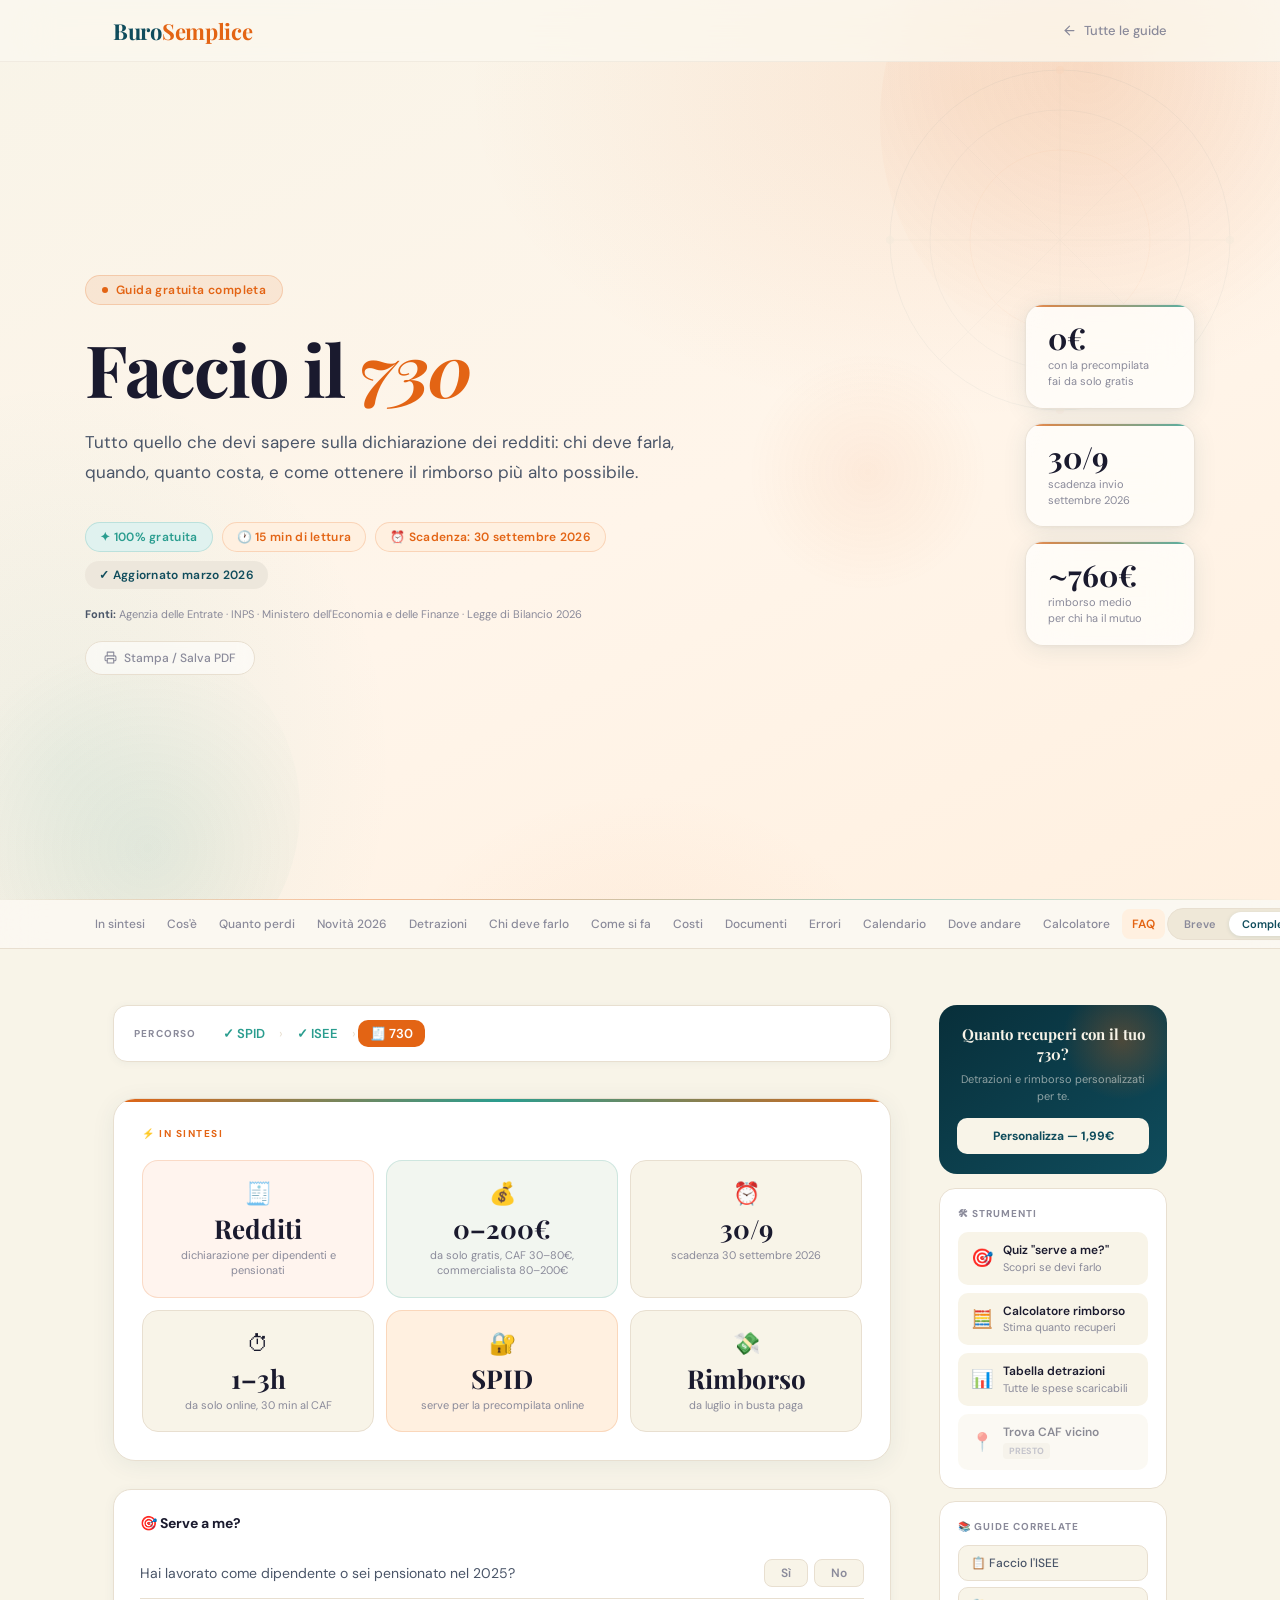
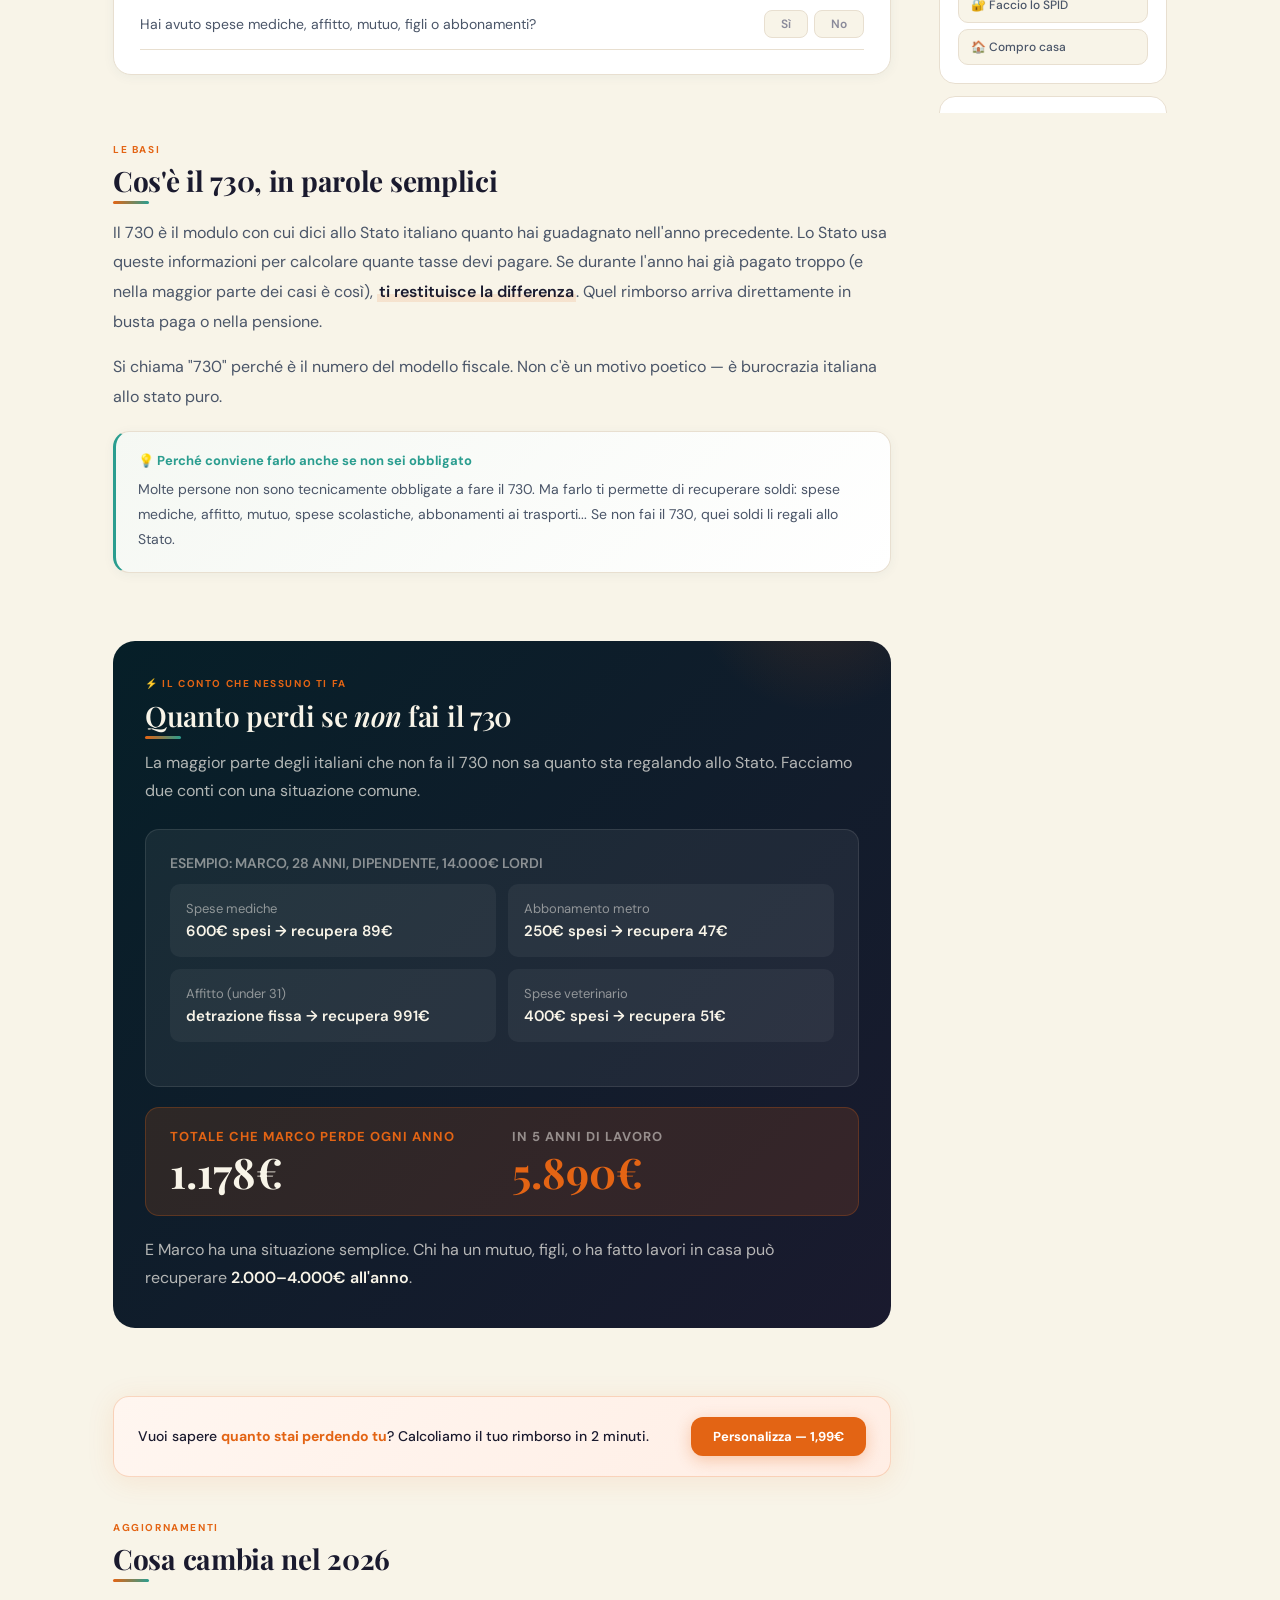
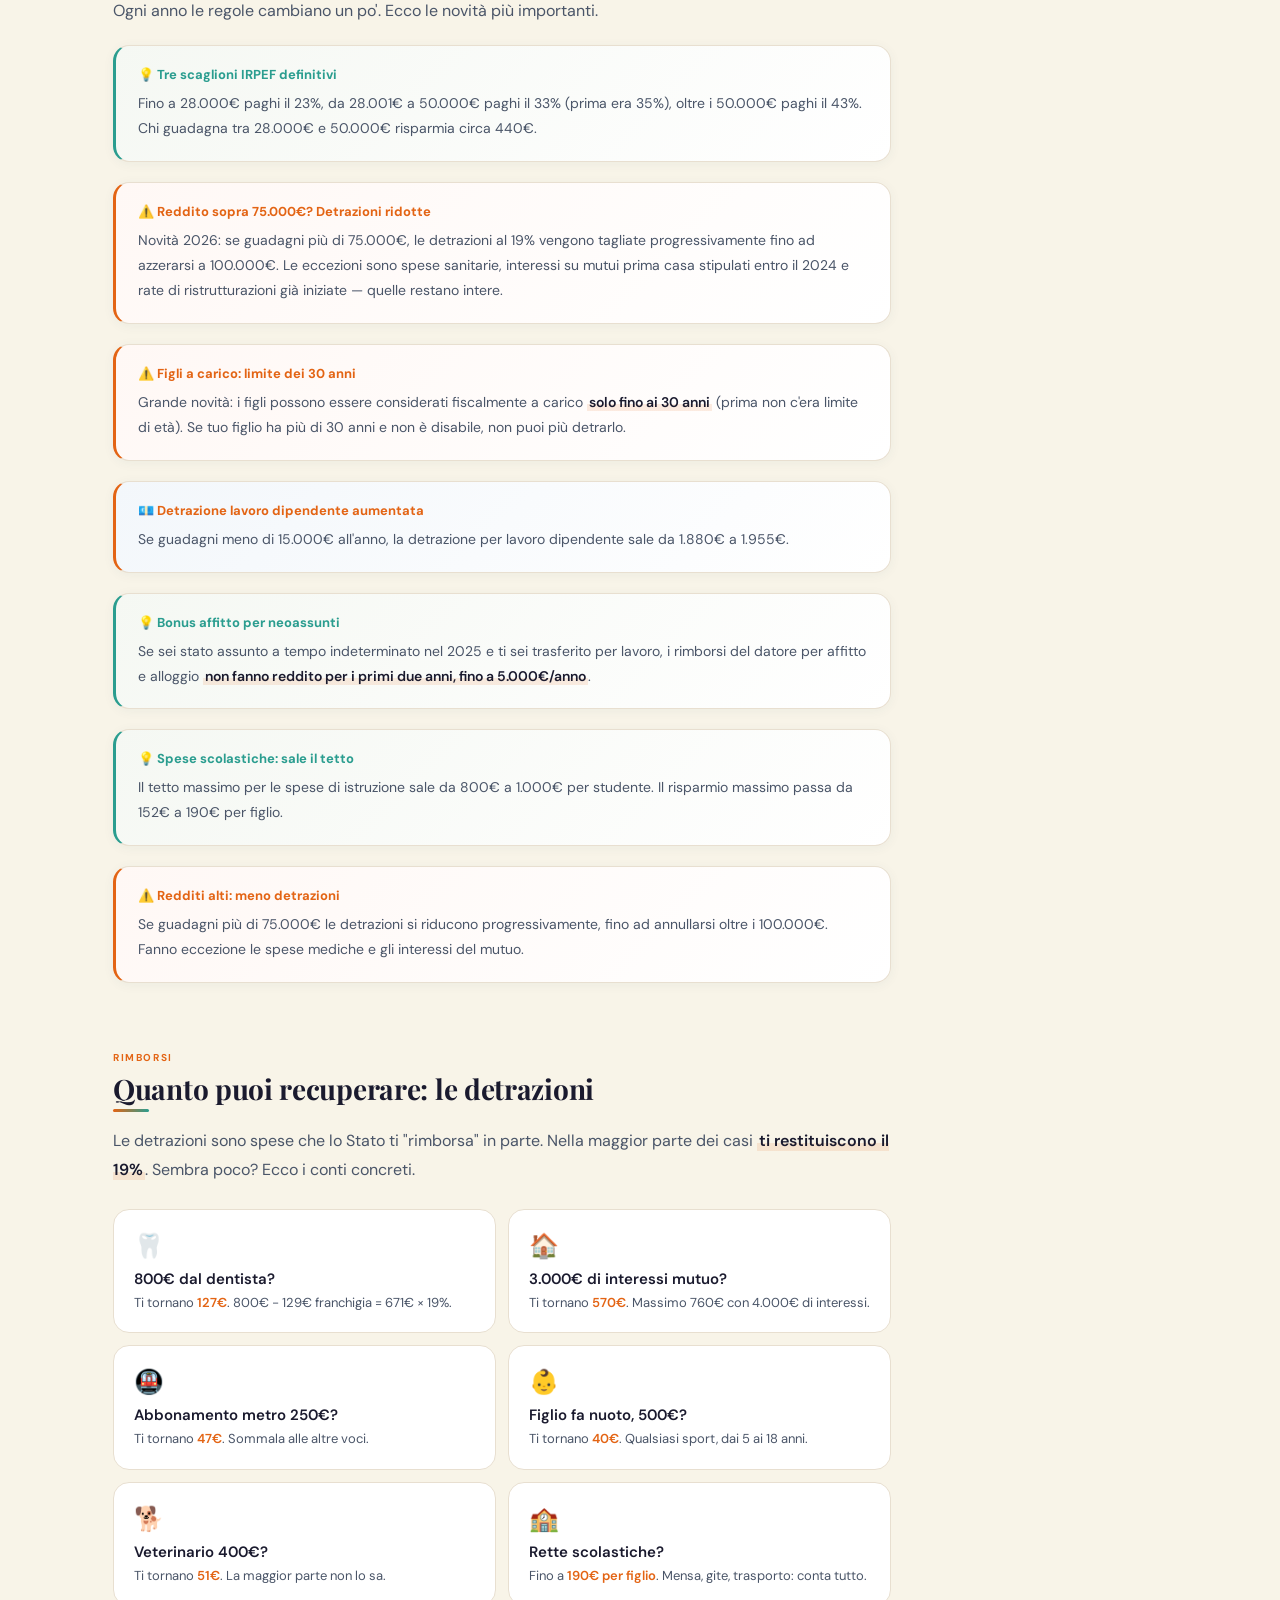
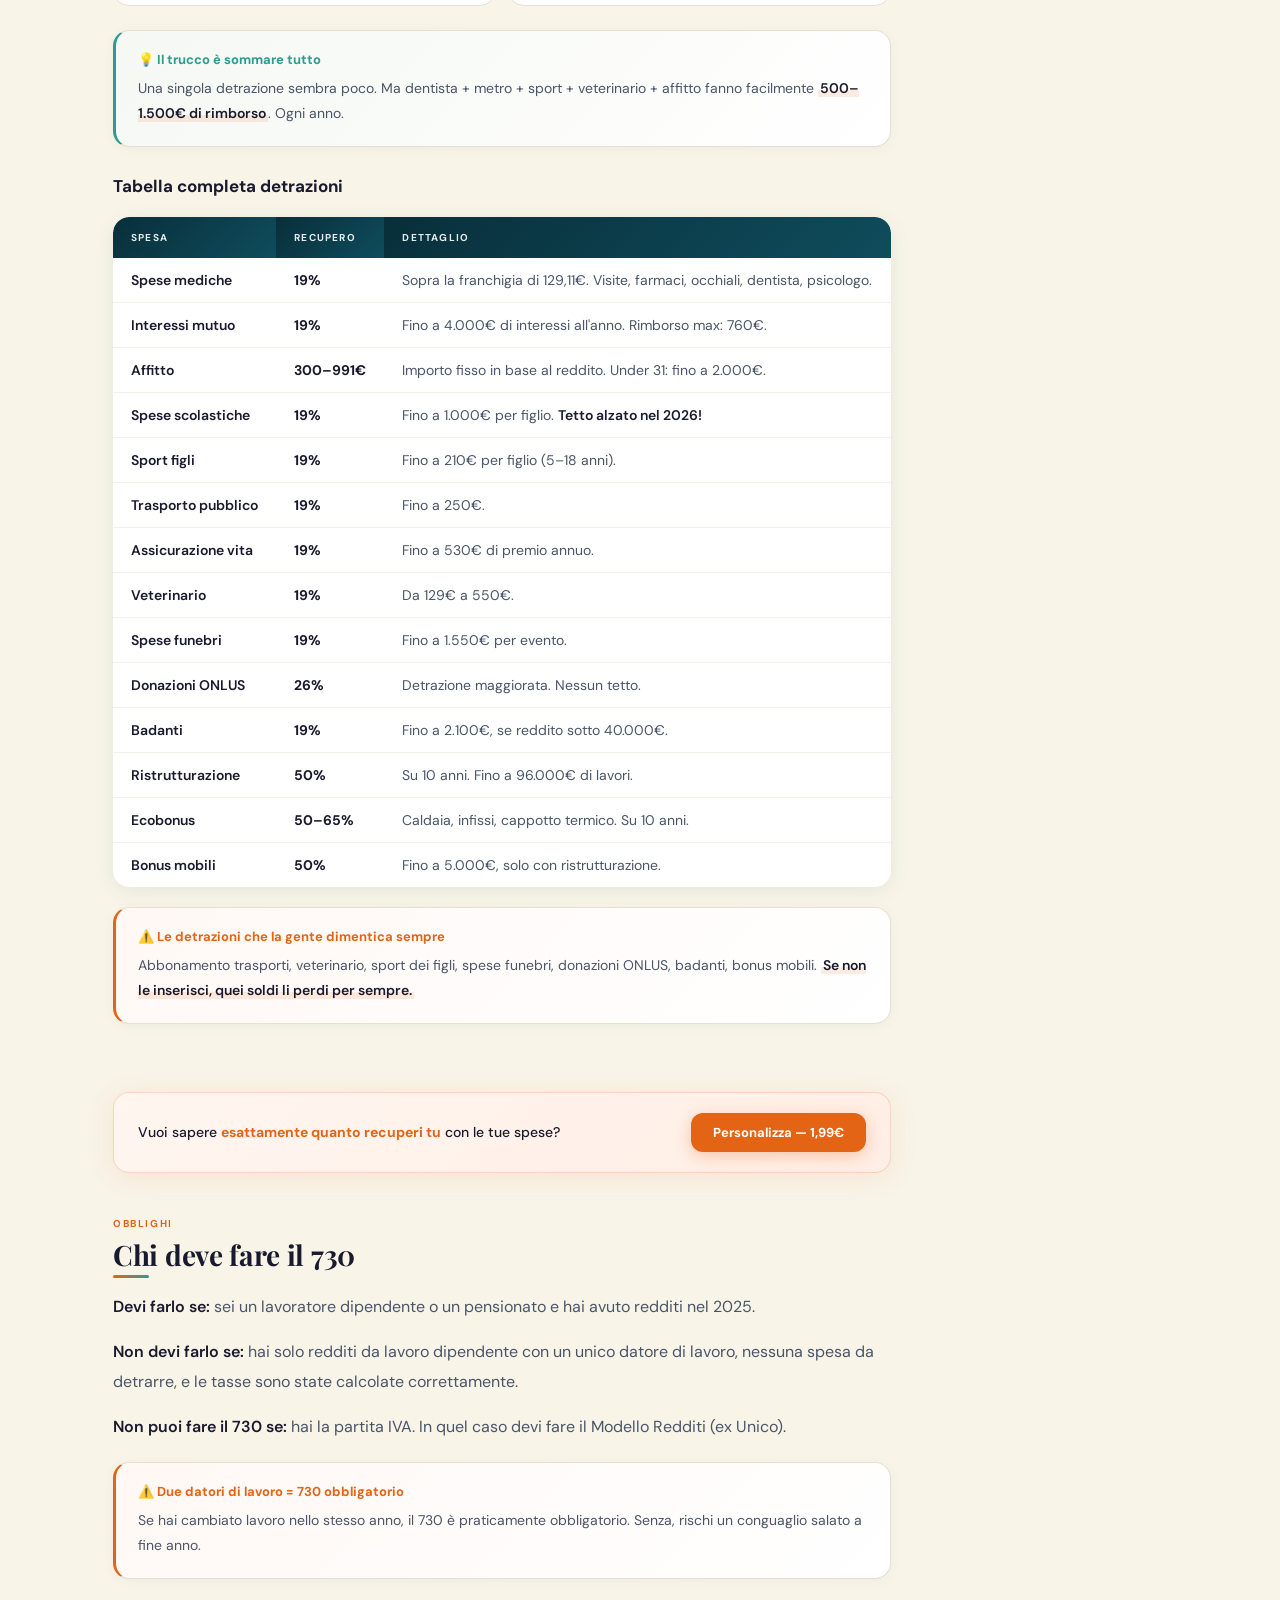
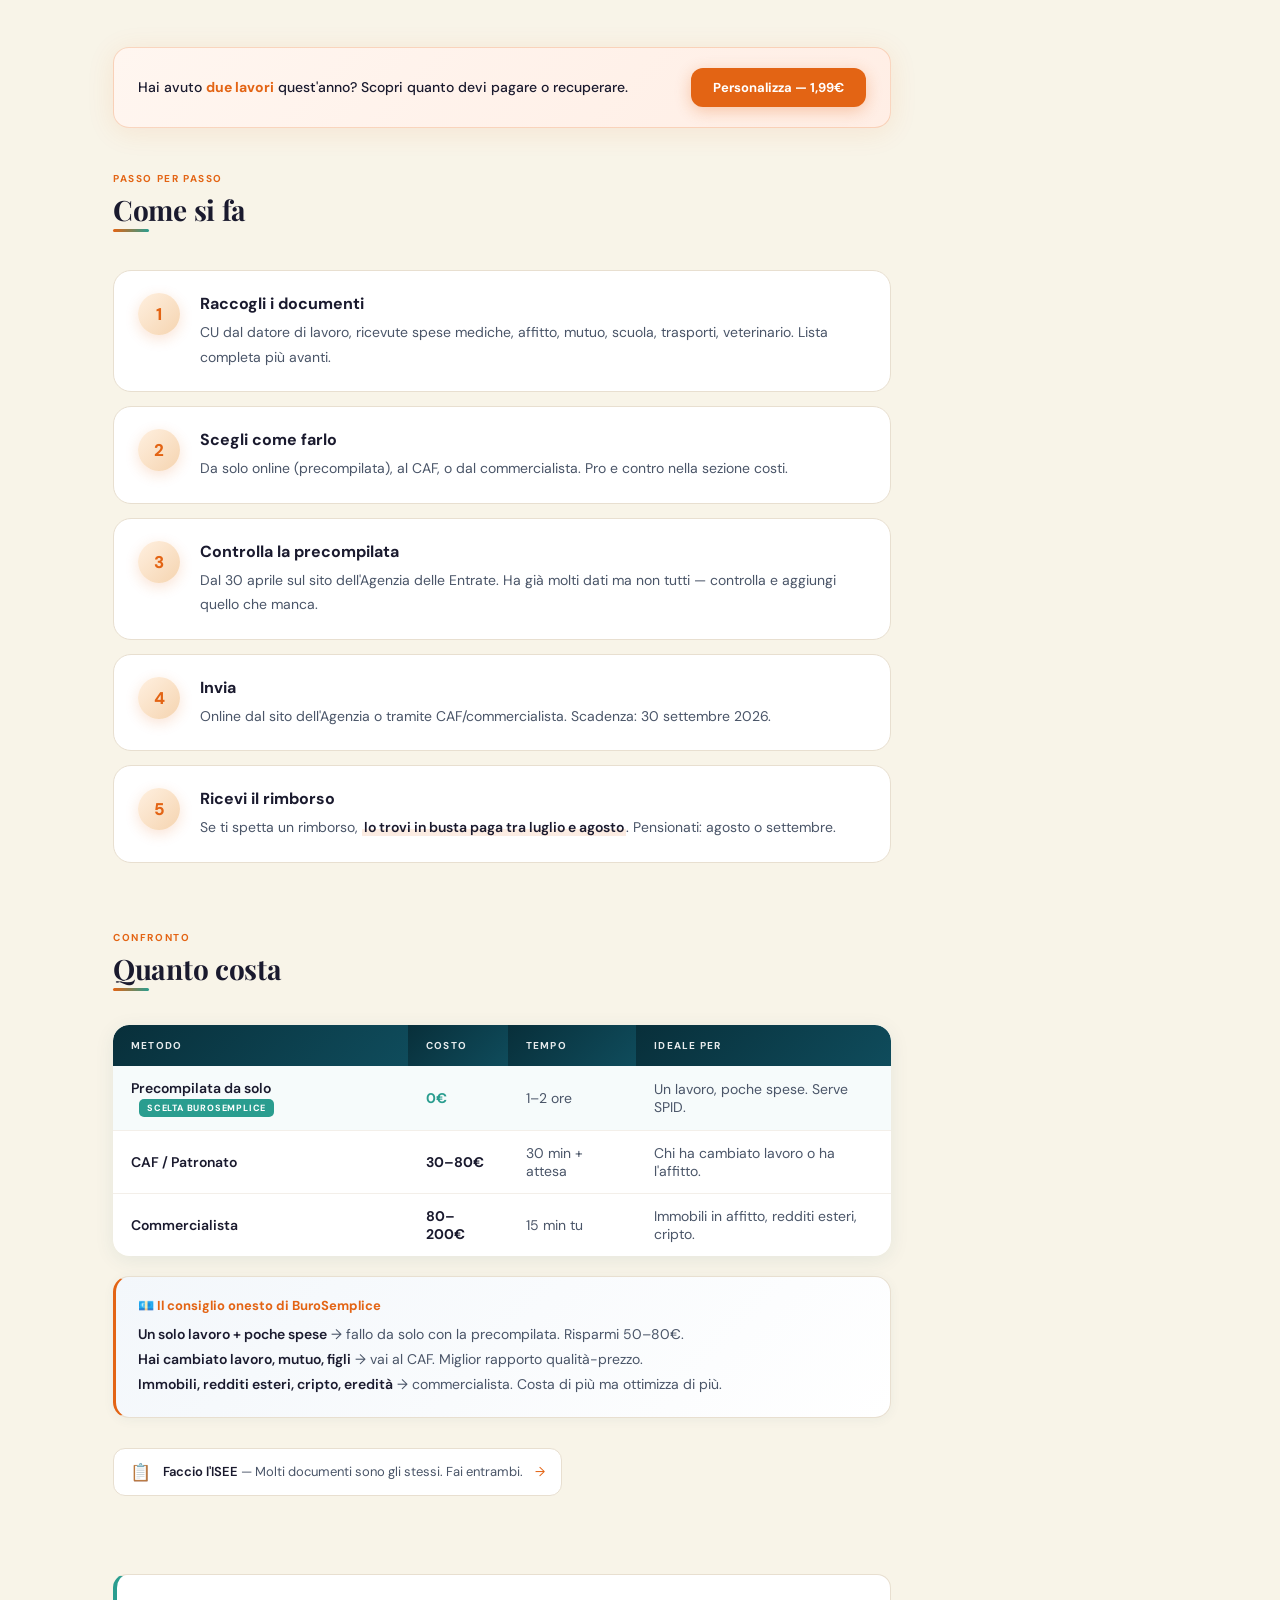
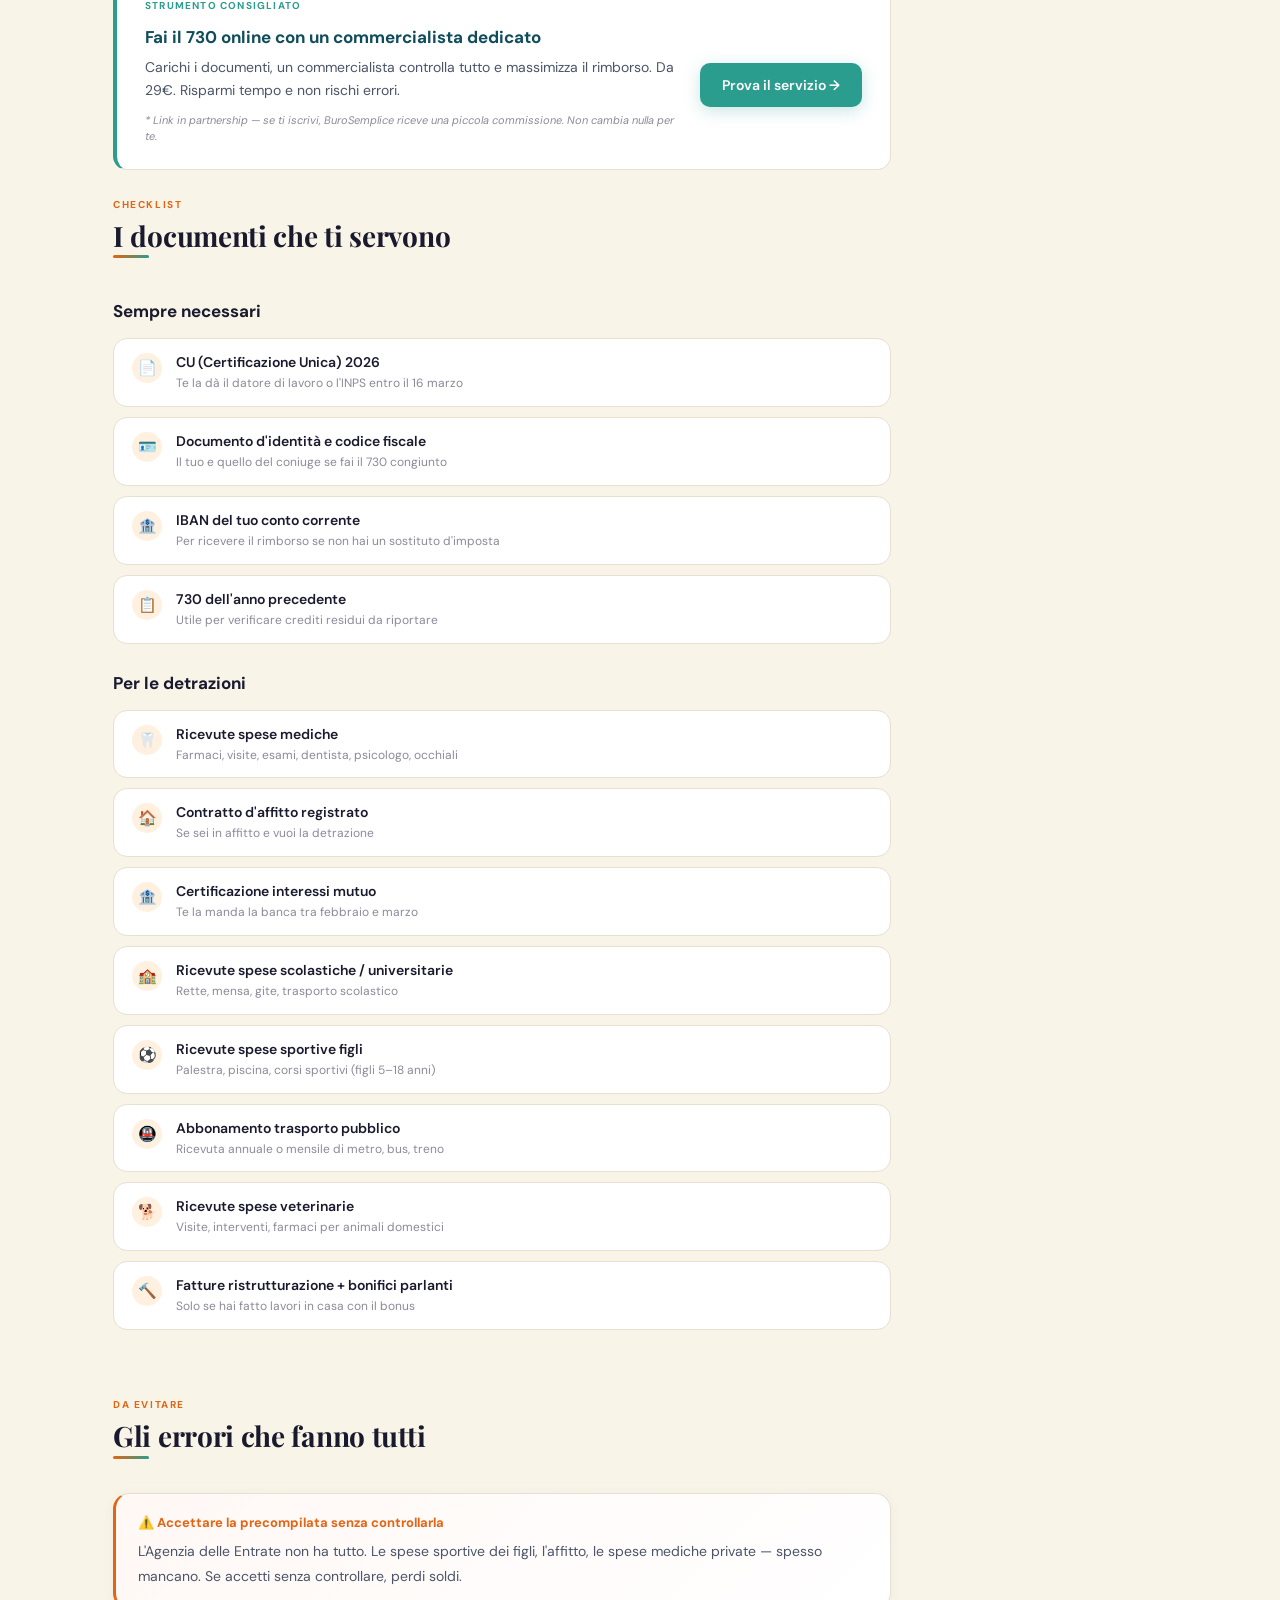
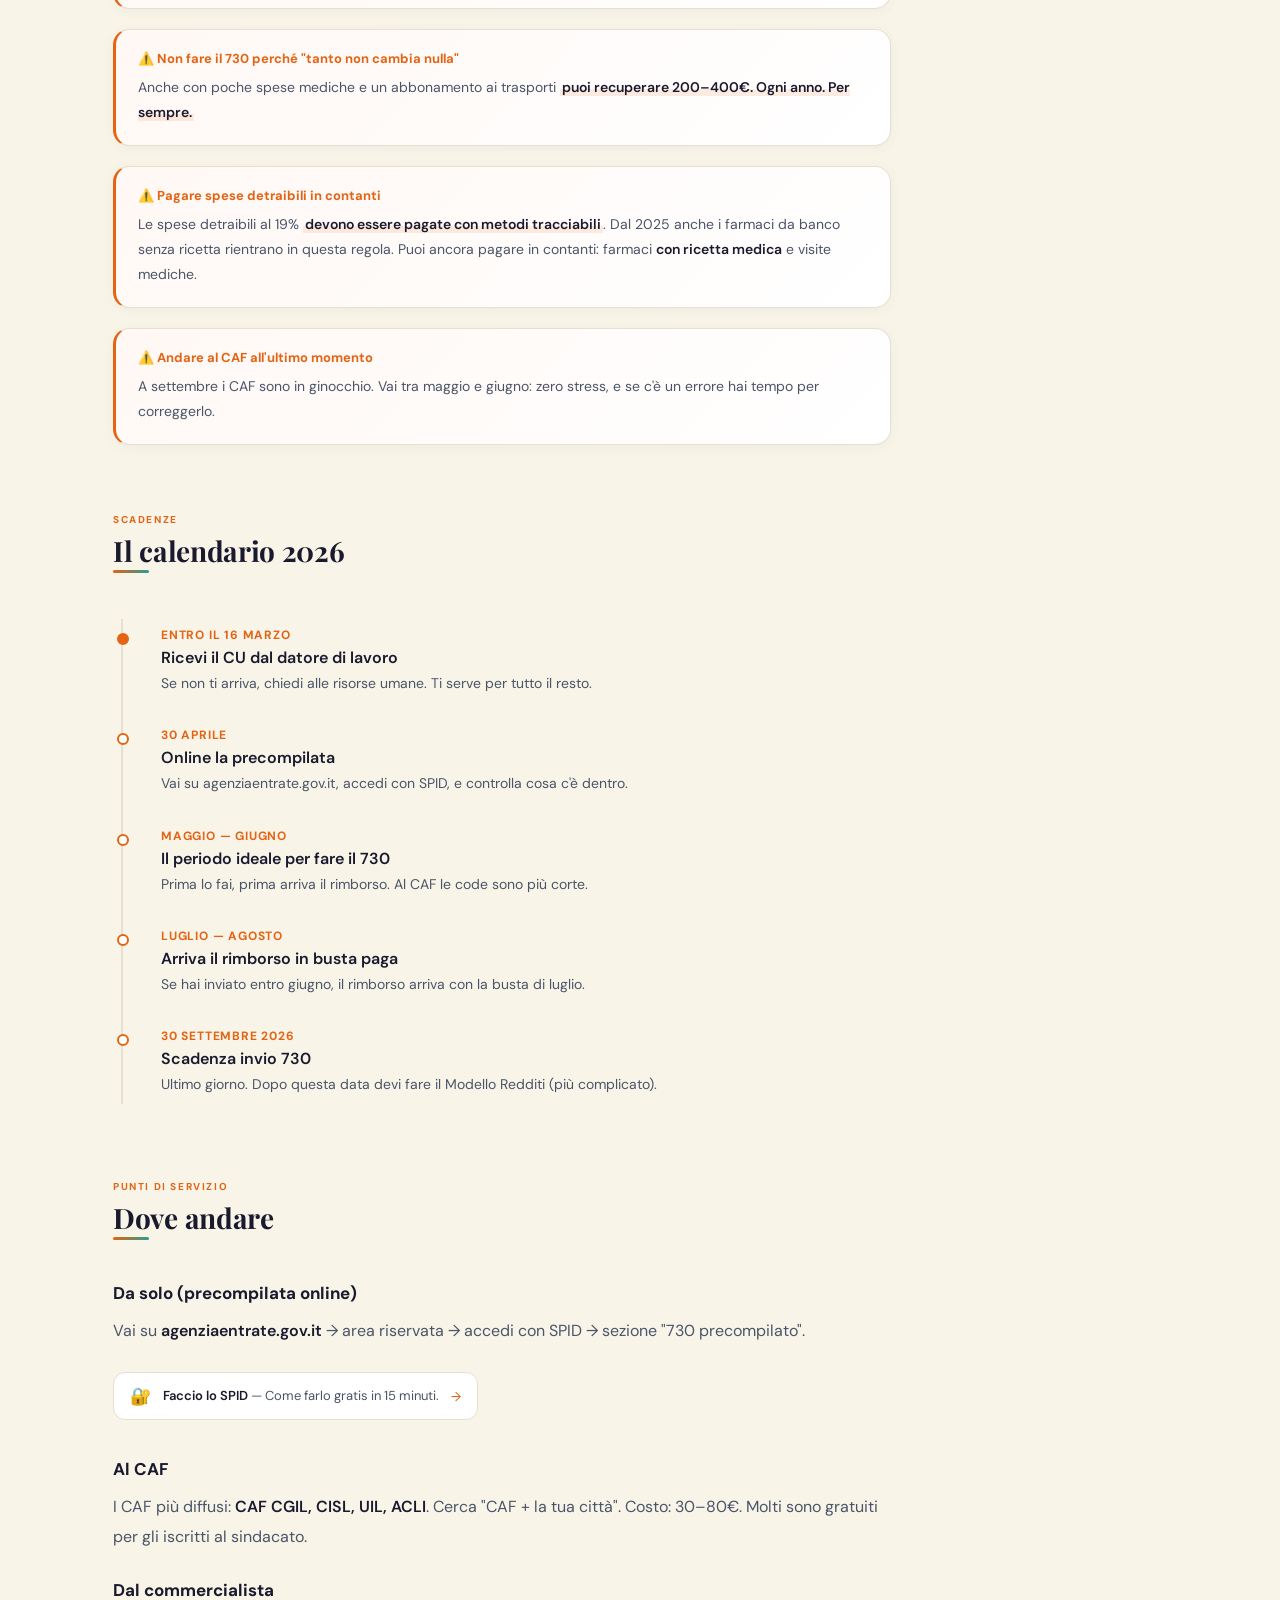
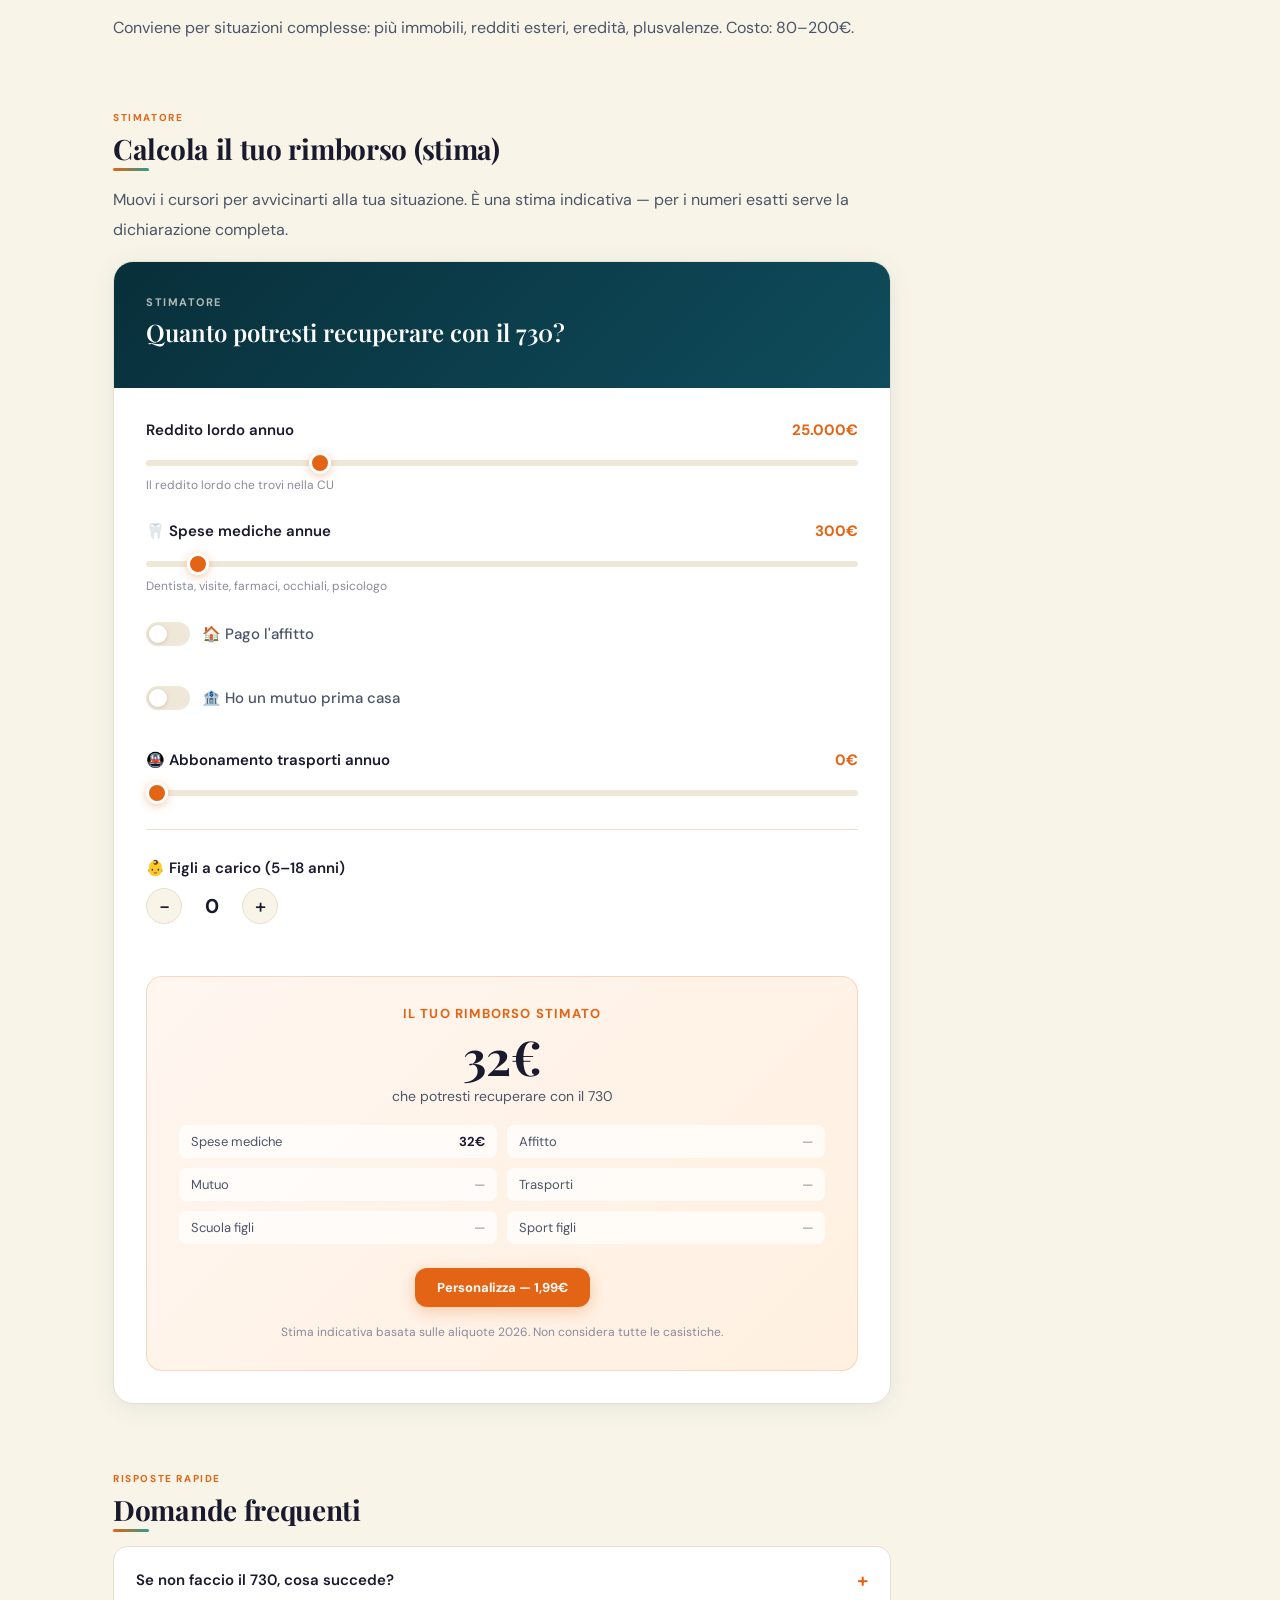
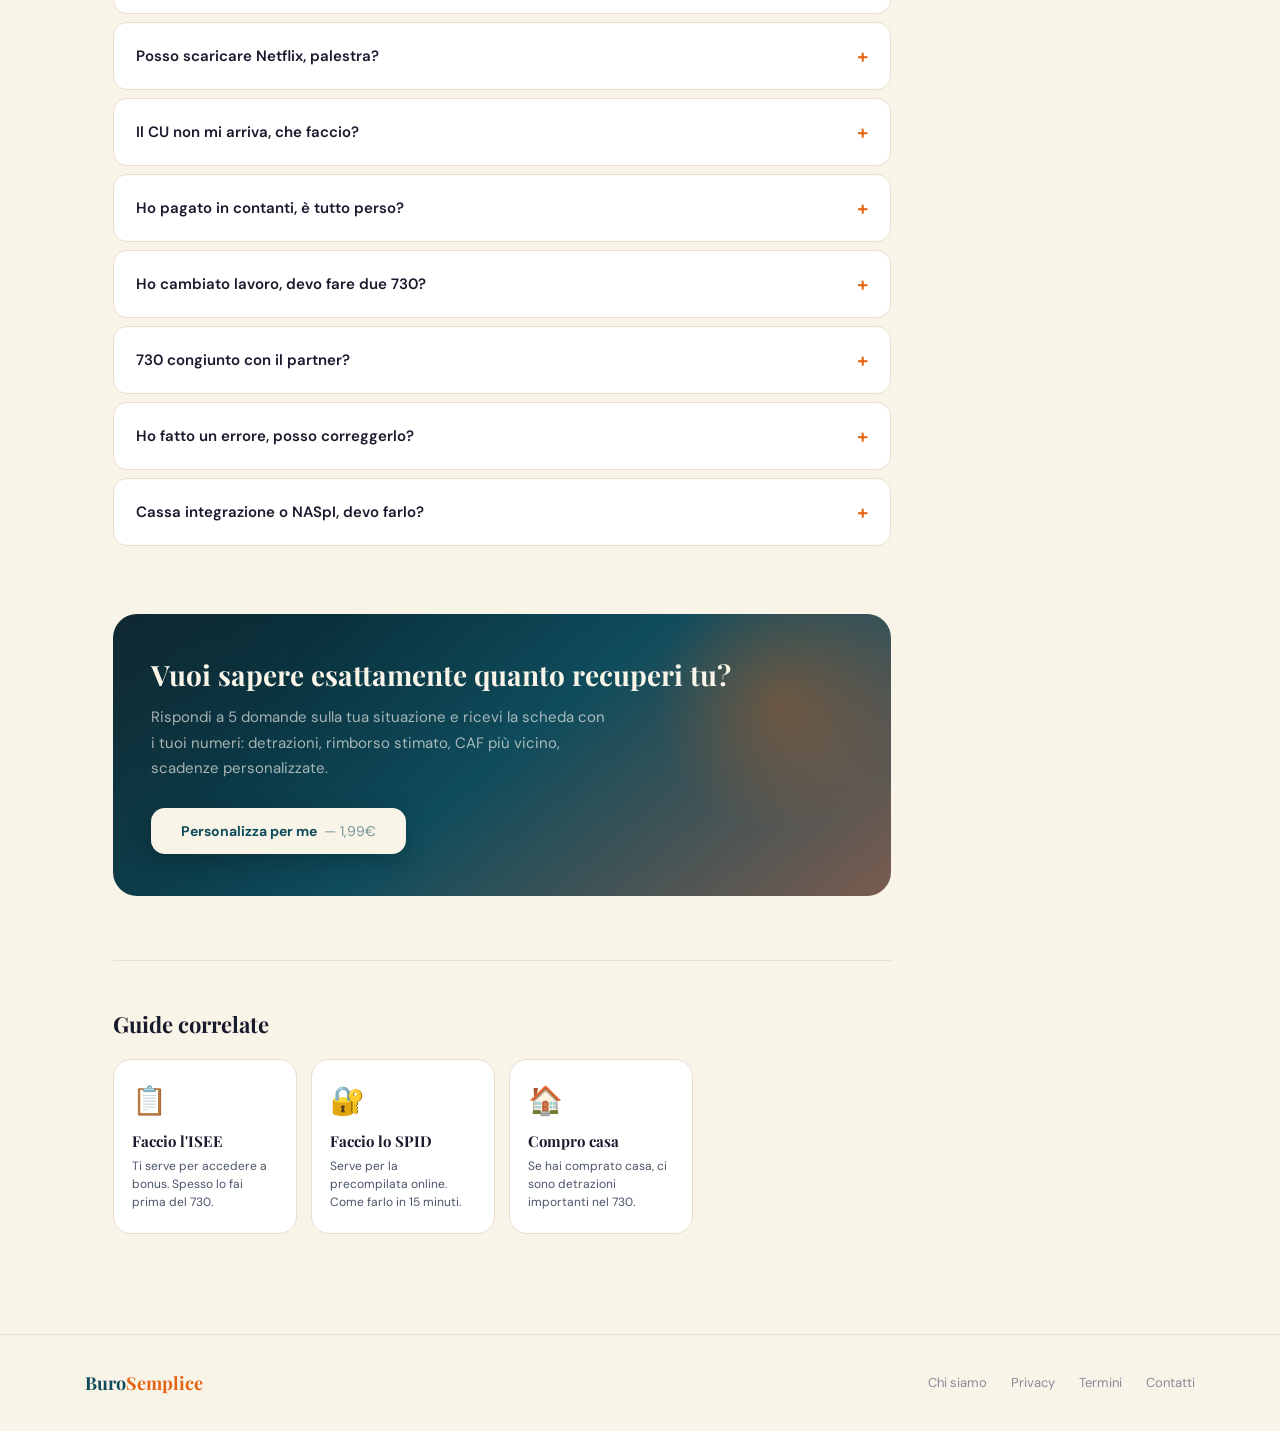
==== 730.html @ 2a2117e1 "Add files via upload" ====
<!DOCTYPE html>
<html lang="it">
<head>
<meta charset="UTF-8">
<meta name="viewport" content="width=device-width, initial-scale=1.0">
  <link rel="icon" type="image/x-icon" href="/favicon.ico">
  <link rel="icon" type="image/png" sizes="32x32" href="/favicon-32x32.png">
  <link rel="icon" type="image/png" sizes="16x16" href="/favicon-16x16.png">
  <link rel="apple-touch-icon" sizes="180x180" href="/apple-touch-icon.png">
  <meta name="description" content="Come fare il 730 nel 2026: chi deve farlo, detrazioni, documenti, scadenze e come massimizzare il rimborso. Guida gratuita aggiornata alle novità 2026.">
  <meta name="robots" content="index, follow">
  <link rel="canonical" href="https://burosemplice.it/730">
  <meta property="og:type" content="article">
  <meta property="og:title" content="Guida completa al 730: detrazioni, rimborso e scadenze 2026">
  <meta property="og:description" content="Come fare il 730 nel 2026: chi deve farlo, detrazioni, documenti, scadenze e come massimizzare il rimborso. Guida gratuita aggiornata alle novità 2026.">
  <meta property="og:url" content="https://burosemplice.it/730">
  <meta property="og:site_name" content="BuroSemplice">
  <meta property="og:locale" content="it_IT">
  <meta property="og:image" content="https://burosemplice.it/og-730.png">
  <meta name="twitter:card" content="summary">
  <meta name="twitter:image" content="https://burosemplice.it/og-730.png">
  <meta name="twitter:title" content="Guida completa al 730: detrazioni, rimborso e scadenze 2026">
  <meta name="twitter:description" content="Come fare il 730 nel 2026: chi deve farlo, detrazioni, documenti, scadenze e come massimizzare il rimborso. Guida gratuita aggiornata alle novità 2026.">
<script type="application/ld+json">
{
  "@context": "https://schema.org",
  "@type": "Article",
  "headline": "Guida completa al 730: detrazioni, rimborso e scadenze 2026",
  "description": "Come fare il 730 nel 2026: chi deve farlo, detrazioni, documenti, scadenze e come massimizzare il rimborso. Guida gratuita aggiornata alle novità 2026.",
  "url": "https://burosemplice.it/730",
  "inLanguage": "it-IT",
  "publisher": {
    "@type": "Organization",
    "name": "BuroSemplice",
    "url": "https://burosemplice.it"
  },
  "author": {
    "@type": "Organization",
    "name": "BuroSemplice"
  },
  "datePublished": "2026-03-04",
  "dateModified": "2026-03-04"
}
</script><title>Come fare il 730 nel 2026: guida completa e gratuita | BuroSemplice</title>
<link rel="preconnect" href="https://fonts.googleapis.com">
<link href="https://fonts.googleapis.com/css2?family=Playfair+Display:ital,wght@0,400;0,600;0,700;1,400&family=DM+Sans:wght@300;400;500;600;700&display=swap" rel="stylesheet">
<style>
:root {
  --cream:#F8F4E8; --cream-dark:#EFE8D8;
  --warm-brown:#0F4C5C;
  --tc:#E36414; --tc-h:#CC5810;
  --sage:#2A9D8F; --sage-l:#E0F2EF;
  --blue:#E36414; --blue-h:#CC5810; --blue-l:#FFF0E0;
  --t1:#1A1A2E; --t2:#4A5568; --t3:#8A8A9A;
  --wh:#FFFFFF; --bd:#E8DFD0;
}
*,*::before,*::after{margin:0;padding:0;box-sizing:border-box;}
html{scroll-behavior:smooth;overscroll-behavior-x:none;}
body{font-family:'DM Sans',sans-serif;background:var(--cream);color:var(--t1);-webkit-font-smoothing:antialiased;overflow-x:hidden;}

/* NAV */
.nav{position:fixed;top:0;left:0;right:0;z-index:300;height:62px;background:rgba(251,248,241,.80);backdrop-filter:blur(24px) saturate(180%);-webkit-backdrop-filter:blur(24px) saturate(180%);border-bottom:1px solid rgba(232,223,211,.5);transition:box-shadow .3s;}
.nav.s{box-shadow:0 2px 24px rgba(15,76,92,.08);}
.nav-i{max-width:1110px;margin:0 auto;padding:0 28px;height:100%;display:flex;align-items:center;justify-content:space-between;}
.logo{font-family:'Playfair Display',serif;font-size:22px;font-weight:700;color:var(--warm-brown);text-decoration:none;letter-spacing:-.3px;}
.logo span{color:var(--tc);}
.back{display:flex;align-items:center;gap:7px;font-size:13px;font-weight:500;color:var(--t3);text-decoration:none;transition:color .2s;}
.back:hover{color:var(--warm-brown);}
.back svg{width:15px;height:15px;}

/* HERO */
.hero{min-height:100vh;padding:130px 28px 80px;position:relative;overflow:hidden;display:flex;align-items:center;}
.hero-mesh{position:absolute;inset:0;z-index:0;background:radial-gradient(ellipse 900px 600px at 75% 10%,rgba(227,100,20,.10) 0%,transparent 55%),radial-gradient(ellipse 600px 700px at 5% 85%,rgba(42,157,143,.08) 0%,transparent 55%),radial-gradient(ellipse 500px 400px at 50% 110%,rgba(227,100,20,.05) 0%,transparent 50%),linear-gradient(155deg,#F8F4E8 0%,#FFF5EA 55%,#FFF0E0 100%);animation:meshP 16s ease-in-out infinite alternate;}
@keyframes meshP{0%{filter:hue-rotate(0) brightness(1);}100%{filter:hue-rotate(3deg) brightness(1.01);}}
.blob{position:absolute;border-radius:50%;pointer-events:none;z-index:0;mix-blend-mode:multiply;}
.b1{width:520px;height:520px;background:radial-gradient(circle at 40% 40%,rgba(227,100,20,.11) 0%,transparent 65%);top:-140px;right:-120px;animation:bf1 11s ease-in-out infinite;}
.b2{width:380px;height:380px;background:radial-gradient(circle at 60% 60%,rgba(42,157,143,.09) 0%,transparent 65%);bottom:-100px;left:-80px;animation:bf2 14s ease-in-out infinite;}
.b3{width:260px;height:260px;background:radial-gradient(circle at 50% 50%,rgba(227,100,20,.07) 0%,transparent 65%);top:38%;right:22%;animation:bf3 18s ease-in-out infinite;}
@keyframes bf1{0%,100%{transform:translate(0,0) scale(1);}33%{transform:translate(-28px,44px) scale(1.06);}66%{transform:translate(18px,-18px) scale(.97);}}
@keyframes bf2{0%,100%{transform:translate(0,0) scale(1);}50%{transform:translate(44px,-36px) scale(1.08);}}
@keyframes bf3{0%,100%{transform:translate(0,0) scale(1);}25%{transform:translate(22px,-28px) scale(1.10);}75%{transform:translate(-18px,22px) scale(.93);}}
.ring{position:absolute;top:60px;right:40px;width:360px;height:360px;z-index:0;pointer-events:none;opacity:.04;animation:spin 90s linear infinite;}
@keyframes spin{to{transform:rotate(360deg);}}
.shimmer-line{position:absolute;bottom:0;left:0;right:0;height:1px;background:linear-gradient(90deg,transparent 0%,rgba(227,100,20,.4) 30%,rgba(42,157,143,.4) 70%,transparent 100%);animation:shL 4s ease-in-out infinite;}
@keyframes shL{0%,100%{opacity:.4;transform:scaleX(.6);}50%{opacity:1;transform:scaleX(1);}}
.hero-c{position:relative;z-index:1;max-width:1110px;margin:0 auto;width:100%;display:flex;justify-content:space-between;align-items:center;gap:48px;}
.hero-left{max-width:600px;}
.hero-tag{display:inline-flex;align-items:center;gap:8px;background:rgba(227,100,20,.10);border:1px solid rgba(227,100,20,.22);border-radius:100px;padding:6px 16px;font-size:12px;font-weight:600;color:var(--blue);letter-spacing:.4px;margin-bottom:26px;opacity:0;animation:fadeUp .6s .1s forwards;}
.tag-dot{width:6px;height:6px;border-radius:50%;background:var(--blue);animation:dotP 2s infinite;}
@keyframes dotP{0%,100%{opacity:1;transform:scale(1);}50%{opacity:.4;transform:scale(.7);}}
.hero h1{font-family:'Playfair Display',serif;font-size:clamp(46px,6vw,72px);font-weight:700;line-height:1.04;letter-spacing:-2px;color:var(--t1);margin-bottom:22px;opacity:0;animation:fadeUp .7s .18s forwards;}
.hero h1 em{font-style:italic;color:var(--blue);}
.hero-sub{font-size:17px;line-height:1.75;color:var(--t2);margin-bottom:34px;font-weight:400;opacity:0;animation:fadeUp .7s .28s forwards;}
.hero-pills{display:flex;gap:9px;flex-wrap:wrap;margin-bottom:18px;opacity:0;animation:fadeUp .7s .36s forwards;}
.pill{display:inline-flex;align-items:center;gap:5px;font-size:12px;font-weight:600;padding:6px 14px;border-radius:100px;letter-spacing:.3px;}
.pill-g{background:var(--sage-l);color:var(--sage);border:1px solid rgba(42,157,143,.2);}
.pill-o{background:#FFF0E0;color:var(--blue);border:1px solid rgba(227,100,20,.2);}
.pill-b{background:var(--blue-l);color:var(--blue);border:1px solid rgba(227,100,20,.2);}
.pill-s{background:#EDE7DC;color:var(--warm-brown);}
.hero-source{font-size:11px;color:var(--t3);margin-bottom:20px;opacity:0;animation:fadeUp .7s .42s forwards;}
.hero-source strong{color:var(--t2);}
.btn-print{display:inline-flex;align-items:center;gap:7px;font-size:12px;font-weight:500;color:var(--t3);background:rgba(255,255,255,.55);backdrop-filter:blur(8px);border:1px solid var(--bd);cursor:pointer;padding:8px 18px;border-radius:100px;transition:all .2s;font-family:'DM Sans',sans-serif;opacity:0;animation:fadeUp .7s .48s forwards;}
.btn-print:hover{background:var(--wh);color:var(--warm-brown);border-color:var(--warm-brown);}
.btn-print svg{width:13px;height:13px;}
.hero-right{display:flex;flex-direction:column;gap:14px;flex-shrink:0;opacity:0;animation:fadeRight .8s .5s forwards;}
@keyframes fadeRight{from{opacity:0;transform:translateX(30px);}to{opacity:1;transform:translateX(0);}}
.hstat{background:rgba(255,255,255,.72);backdrop-filter:blur(20px) saturate(160%);-webkit-backdrop-filter:blur(20px) saturate(160%);border:1px solid rgba(232,223,211,.9);border-radius:18px;padding:18px 22px;min-width:170px;box-shadow:0 4px 24px rgba(15,76,92,.09),0 1px 4px rgba(15,76,92,.04);transition:all .35s cubic-bezier(.22,1,.36,1);position:relative;overflow:hidden;}
.hstat::before{content:'';position:absolute;top:0;left:0;right:0;height:2px;background:linear-gradient(90deg,var(--blue),var(--sage));opacity:.8;}
.hstat::after{content:'';position:absolute;top:-40%;left:-30%;width:60%;height:120%;background:linear-gradient(105deg,rgba(255,255,255,.5) 0%,rgba(255,255,255,0) 60%);transform:skewX(-15deg);pointer-events:none;transition:transform .5s;}
.hstat:hover{transform:translateX(-6px) translateY(-2px);box-shadow:0 12px 40px rgba(15,76,92,.14);}
.hstat:hover::after{transform:skewX(-15deg) translateX(120%);}
.hn{font-family:'Playfair Display',serif;font-size:30px;font-weight:700;color:var(--t1);line-height:1;margin-bottom:5px;}
.hl{font-size:11px;color:var(--t3);line-height:1.45;}
@media(max-width:920px){.hero-right{display:none;}.hero-c{justify-content:flex-start;}}

/* TOC */
.toc{position:sticky;top:62px;z-index:200;background:rgba(251,248,241,.92);backdrop-filter:blur(20px);-webkit-backdrop-filter:blur(20px);border-bottom:1px solid var(--bd);}
.toc-sc{overflow-x:auto;scrollbar-width:none;padding:0 28px;}
.toc-sc::-webkit-scrollbar{display:none;}
.toc-i{max-width:1110px;margin:0 auto;display:flex;align-items:center;gap:2px;padding:8px 0;}
.ta{font-size:12px;font-weight:500;color:var(--t3);text-decoration:none;padding:7px 10px;border-radius:8px;white-space:nowrap;transition:all .2s;}
.ta:hover{color:var(--warm-brown);background:rgba(15,76,92,.05);}
.ta.on{color:var(--blue);background:#FFF0E0;font-weight:600;}
.toc-prog{position:absolute;bottom:0;left:0;right:0;height:2px;pointer-events:none;}
.toc-fill{height:100%;width:0%;background:linear-gradient(90deg,var(--blue),var(--sage));transition:width .12s linear;}
.tog{margin-left:auto;display:flex;align-items:center;background:var(--cream-dark);border-radius:20px;padding:3px;border:1px solid var(--bd);flex-shrink:0;}
.tog button{font-family:'DM Sans',sans-serif;font-size:11px;font-weight:600;border:none;background:transparent;cursor:pointer;padding:5px 13px;border-radius:16px;color:var(--t3);transition:all .2s;}
.tog button.on{background:var(--wh);color:var(--warm-brown);box-shadow:0 1px 4px rgba(15,76,92,.12);}
body.breve .bh{display:none !important;}

/* LAYOUT */
.layout{max-width:1110px;margin:0 auto;padding:0 28px;display:flex;gap:48px;align-items:flex-start;}
.main{flex:1;min-width:0;padding:56px 0 100px;}
.aside{width:228px;flex-shrink:0;position:sticky;top:116px;max-height:calc(100vh - 136px);overflow-y:auto;scrollbar-width:none;padding:56px 0 24px;}
.aside::-webkit-scrollbar{display:none;}
@media(max-width:1060px){.aside{display:none;}.layout{max-width:840px;}}

/* REVEAL */
.r{opacity:0;transform:translateY(36px);transition:opacity .7s cubic-bezier(.22,1,.36,1),transform .7s cubic-bezier(.22,1,.36,1);}
.r.v{opacity:1;transform:none;}.r.d1{transition-delay:.07s;}.r.d2{transition-delay:.14s;}.r.d3{transition-delay:.21s;}.r.d4{transition-delay:.28s;}

/* PERCORSO */
.perc{display:flex;align-items:center;gap:14px;background:var(--wh);border:1px solid var(--bd);border-radius:14px;padding:14px 20px;margin-bottom:36px;box-shadow:0 1px 8px rgba(15,76,92,.05);}
.perc-l{font-size:10px;font-weight:700;text-transform:uppercase;letter-spacing:1.2px;color:var(--t3);white-space:nowrap;}
.ps{display:inline-flex;align-items:center;gap:5px;font-size:13px;font-weight:600;color:var(--t3);text-decoration:none;padding:5px 12px;border-radius:10px;transition:all .2s;}
.ps.done{color:var(--sage);}.ps.active{background:var(--blue);color:var(--wh);}
.pa{font-size:13px;color:var(--bd);margin:0 2px;}

/* SECTION */
.sec{margin-bottom:68px;}
.sec-tag{font-size:10px;font-weight:700;text-transform:uppercase;letter-spacing:1.6px;color:var(--blue);margin-bottom:8px;}
.sec h2{font-family:'Playfair Display',serif;font-size:28px;font-weight:700;line-height:1.2;letter-spacing:-.3px;color:var(--t1);margin-bottom:20px;position:relative;display:inline-block;}
.sec h2::after{content:'';position:absolute;bottom:-6px;left:0;width:36px;height:3px;border-radius:2px;background:linear-gradient(90deg,var(--blue),var(--sage));transition:width .4s cubic-bezier(.22,1,.36,1);}
.sec:hover h2::after{width:72px;}
.sec p{font-size:16px;line-height:1.85;color:var(--t2);margin-bottom:16px;}
.sec strong{color:var(--t1);font-weight:600;}
.sec h3{font-size:17px;font-weight:700;color:var(--t1);margin:28px 0 12px;}
.hl-text{background:linear-gradient(to top,rgba(227,100,20,.12) 40%,transparent 40%);padding:0 2px;font-weight:600;color:var(--t1);}

/* SINTESI CARDS */
.sintesi{background:var(--wh);border:1px solid var(--bd);border-radius:22px;padding:28px;margin-bottom:28px;box-shadow:0 4px 24px rgba(15,76,92,.07);position:relative;overflow:hidden;}
.sintesi::before{content:'';position:absolute;top:0;left:0;right:0;height:3px;background:linear-gradient(90deg,var(--blue),var(--sage),var(--blue));}
.sintesi-label{font-size:10px;font-weight:700;text-transform:uppercase;letter-spacing:1.5px;color:var(--blue);margin-bottom:20px;}
.scards{display:grid;grid-template-columns:repeat(3,1fr);gap:12px;}
.sc{border-radius:16px;padding:18px 14px;text-align:center;border:1px solid var(--bd);background:var(--cream);transition:all .35s cubic-bezier(.22,1,.36,1);cursor:default;position:relative;overflow:hidden;}
.sc::after{content:'';position:absolute;top:-50%;left:-60%;width:50%;height:200%;background:linear-gradient(105deg,rgba(255,255,255,.5),rgba(255,255,255,0) 60%);transform:skewX(-20deg);transition:transform .6s ease;pointer-events:none;}
.sc:hover{transform:translateY(-6px);box-shadow:0 16px 40px rgba(15,76,92,.12);border-color:transparent;}
.sc:hover::after{transform:skewX(-20deg) translateX(260%);}
.sc.tc-bg{background:#FFF4EE;border-color:rgba(227,100,20,.18);}
.sc.sg-bg{background:#F2F6F0;border-color:rgba(42,157,143,.18);}
.sc.bl-bg{background:var(--blue-l);border-color:rgba(227,100,20,.18);}
.si{font-size:22px;margin-bottom:8px;}.sn{font-family:'Playfair Display',serif;font-size:26px;font-weight:700;color:var(--t1);line-height:1;margin-bottom:6px;transition:transform .3s;}.sl{font-size:11px;color:var(--t3);line-height:1.4;}
@media(max-width:600px){.scards{grid-template-columns:repeat(2,1fr);}}

/* QUIZ */
.quiz{background:var(--wh);border:1px solid var(--bd);border-radius:18px;padding:24px 26px;margin-bottom:32px;box-shadow:0 2px 12px rgba(15,76,92,.05);}
.quiz-title{font-size:14px;font-weight:700;color:var(--t1);margin-bottom:16px;}
.qq{display:flex;align-items:center;justify-content:space-between;gap:12px;padding:11px 0;border-bottom:1px solid var(--bd);font-size:14px;color:var(--t2);line-height:1.5;}
.qq:last-of-type{border-bottom:none;}
.qbtns{display:flex;gap:6px;flex-shrink:0;}
.qbtn{padding:5px 16px;border-radius:8px;border:1px solid var(--bd);background:var(--cream);font-size:12px;font-weight:600;color:var(--t3);cursor:pointer;transition:all .2s;font-family:'DM Sans',sans-serif;}
.qbtn.sy{background:var(--sage);color:var(--wh);border-color:var(--sage);}
.qbtn.sn{background:var(--t3);color:var(--wh);border-color:var(--t3);}
.qres{margin-top:14px;padding:12px 16px;border-radius:10px;font-size:13px;font-weight:600;line-height:1.5;display:none;}
.qres.pos{background:rgba(42,157,143,.10);color:var(--sage);display:block;}
.qres.neu{background:rgba(15,76,92,.06);color:var(--t2);display:block;}

/* STEP CARDS */
.steps{display:flex;flex-direction:column;gap:14px;margin:24px 0;}
.step{display:flex;gap:20px;align-items:flex-start;background:var(--wh);border:1px solid var(--bd);border-radius:18px;padding:22px 24px;transition:all .4s cubic-bezier(.22,1,.36,1);position:relative;overflow:hidden;cursor:default;}
.step::before{content:'';position:absolute;left:0;top:0;bottom:0;width:4px;background:linear-gradient(180deg,var(--blue),var(--sage));opacity:0;transition:opacity .3s;}
.step::after{content:'';position:absolute;top:-50%;left:-60%;width:45%;height:200%;background:linear-gradient(105deg,rgba(255,255,255,.4),rgba(255,255,255,0) 65%);transform:skewX(-18deg);transition:transform .55s ease;pointer-events:none;}
.step:hover{transform:translateX(8px);box-shadow:0 12px 40px rgba(15,76,92,.10);border-color:rgba(227,100,20,.15);}
.step:hover::before{opacity:1;}
.step:hover::after{transform:skewX(-18deg) translateX(250%);}
.step:hover .stepn{transform:scale(1.12) rotate(-4deg);box-shadow:0 8px 24px rgba(227,100,20,.28);}
.stepn{width:42px;height:42px;border-radius:50%;flex-shrink:0;background:linear-gradient(135deg,#FFF0E0,#F5D4B0);color:var(--blue);font-weight:800;font-size:17px;display:flex;align-items:center;justify-content:center;box-shadow:0 4px 14px rgba(227,100,20,.18);transition:all .35s cubic-bezier(.22,1,.36,1);}
.stepb strong{display:block;font-size:16px;font-weight:700;color:var(--t1);margin-bottom:6px;}
.stepb p{font-size:14px;color:var(--t2);margin:0;line-height:1.75;}

/* INFO BOX */
.ib{border-radius:16px;padding:20px 22px;margin:20px 0;background:var(--wh);border:1px solid var(--bd);box-shadow:0 2px 12px rgba(15,76,92,.05);transition:all .3s;position:relative;overflow:hidden;}
.ib:hover{box-shadow:0 8px 28px rgba(15,76,92,.09);transform:translateY(-2px);}
.ib.tip{border-left:3px solid var(--sage);background:linear-gradient(135deg,#F5F8F3,var(--wh));}
.ib.warn{border-left:3px solid var(--blue);background:linear-gradient(135deg,#FFF8F5,var(--wh));}
.ib.mon{border-left:3px solid var(--blue);background:linear-gradient(135deg,#F3F7FB,var(--wh));}
.ib-t{font-size:13px;font-weight:700;margin-bottom:8px;display:flex;align-items:center;gap:8px;}
.ib.tip .ib-t{color:var(--sage);}.ib.warn .ib-t{color:var(--blue);}.ib.mon .ib-t{color:var(--blue);}
.ib p{font-size:14px;line-height:1.78;color:var(--t2);margin:0;}

/* TABLE */
.tw{overflow-x:auto;margin:20px 0;border-radius:16px;box-shadow:0 4px 20px rgba(15,76,92,.08);}
table{width:100%;border-collapse:collapse;background:var(--wh);border-radius:16px;overflow:hidden;}
thead th{text-align:left;padding:14px 18px;font-size:10px;font-weight:700;text-transform:uppercase;letter-spacing:1.2px;background:linear-gradient(135deg,#082F3A,var(--warm-brown));color:rgba(255,255,255,.9);}
tbody td{padding:13px 18px;font-size:14px;color:var(--t2);border-bottom:1px solid rgba(232,223,211,.5);}
tbody tr:last-child td{border-bottom:none;}
tbody tr{transition:background .2s;}
tbody tr:hover{background:rgba(251,248,241,.7);}
.cv{font-weight:700;color:var(--t1);}.cfr{color:var(--sage);font-weight:700;}
tr.rec{background:rgba(42,157,143,.04);}
.badge{display:inline-block;font-size:9px;font-weight:700;text-transform:uppercase;letter-spacing:.8px;background:var(--sage);color:var(--wh);padding:3px 8px;border-radius:5px;margin-left:8px;vertical-align:middle;}

/* CHECKLIST */
.cl{list-style:none;margin:16px 0;display:flex;flex-direction:column;gap:10px;}
.cli{display:flex;align-items:flex-start;gap:14px;padding:14px 18px;background:var(--wh);border:1px solid var(--bd);border-radius:14px;font-size:14px;color:var(--t2);transition:all .3s cubic-bezier(.22,1,.36,1);cursor:default;}
.cli:hover{border-color:rgba(227,100,20,.2);box-shadow:0 8px 28px rgba(15,76,92,.08);transform:translateX(5px);}
.cli:hover .ci{transform:scale(1.12) rotate(-5deg);}
.ci{width:30px;height:30px;border-radius:50%;flex-shrink:0;background:#FFF0E0;color:var(--blue);display:flex;align-items:center;justify-content:center;font-size:15px;transition:transform .3s cubic-bezier(.22,1,.36,1);}
.clb strong{display:block;font-weight:600;color:var(--t1);margin-bottom:2px;}
.clb .note{font-size:12px;color:var(--t3);line-height:1.4;}

/* INLINE CTA */
.icta{display:flex;align-items:center;justify-content:space-between;gap:16px;background:linear-gradient(135deg,#FFF6F0,#FFEEE5);border:1.5px solid rgba(227,100,20,.22);border-radius:16px;padding:20px 24px;margin:44px 0;flex-wrap:wrap;box-shadow:0 4px 28px rgba(227,100,20,.10);transition:all .3s;}
.icta:hover{box-shadow:0 10px 40px rgba(227,100,20,.16);transform:translateY(-2px);}
.icta-t{font-size:14px;color:var(--t1);font-weight:500;line-height:1.5;}
.icta-t strong{color:var(--blue);}
.btni{background:var(--blue);color:var(--wh);padding:11px 22px;border-radius:12px;font-size:13px;font-weight:700;text-decoration:none;white-space:nowrap;font-family:'DM Sans',sans-serif;box-shadow:0 4px 16px rgba(227,100,20,.30);transition:all .25s;display:inline-block;}
.btni:hover{background:var(--blue-h);transform:translateY(-2px);box-shadow:0 8px 28px rgba(227,100,20,.38);}

/* CROSS LINK */
.xlink{display:inline-flex;align-items:center;gap:12px;background:var(--wh);border:1px solid var(--bd);border-radius:12px;padding:12px 16px;margin:10px 0;text-decoration:none;transition:all .25s;font-size:13px;}
.xlink:hover{border-color:var(--blue);box-shadow:0 6px 24px rgba(15,76,92,.08);transform:translateX(4px);}
.xlink-em{font-size:17px;}.xlink-t{color:var(--t2);line-height:1.4;}.xlink-t strong{color:var(--t1);}
.xlink-ar{color:var(--blue);margin-left:auto;transition:transform .25s;}
.xlink:hover .xlink-ar{transform:translateX(4px);}

/* TIMELINE */
.timeline{margin:24px 0;position:relative;padding-left:28px;}
.timeline::before{content:'';position:absolute;left:8px;top:8px;bottom:8px;width:2px;background:var(--bd);}
.tli{position:relative;padding:16px 0 16px 20px;}
.tli::before{content:'';position:absolute;left:-24px;top:22px;width:12px;height:12px;border-radius:50%;background:var(--wh);border:2.5px solid var(--blue);}
.tli.act::before{background:var(--blue);}
.tl-d{font-size:12px;font-weight:700;color:var(--blue);text-transform:uppercase;letter-spacing:.8px;margin-bottom:4px;}
.tl-t{font-size:16px;font-weight:600;color:var(--t1);margin-bottom:4px;}
.tl-p{font-size:14px;color:var(--t2);line-height:1.65;}

/* USE CASE GRID */
.ucgrid{display:grid;grid-template-columns:repeat(2,1fr);gap:12px;margin:24px 0;}
.uc{background:var(--wh);border:1px solid var(--bd);border-radius:16px;padding:20px;transition:all .35s cubic-bezier(.22,1,.36,1);cursor:default;position:relative;overflow:hidden;}
.uc::after{content:'';position:absolute;top:-50%;left:-60%;width:50%;height:200%;background:linear-gradient(105deg,rgba(255,255,255,.5),rgba(255,255,255,0) 60%);transform:skewX(-20deg);transition:transform .6s ease;pointer-events:none;}
.uc:hover{transform:translateY(-4px);box-shadow:0 12px 36px rgba(15,76,92,.10);border-color:rgba(227,100,20,.15);}
.uc:hover::after{transform:skewX(-20deg) translateX(260%);}
.uc-e{font-size:24px;margin-bottom:8px;}.uc-n{font-size:15px;font-weight:600;color:var(--t1);margin-bottom:4px;}.uc-d{font-size:13px;color:var(--t2);line-height:1.5;}

/* DARK BLOCK */
.dblock{background:linear-gradient(135deg,#061F28,#1A1A2E);border-radius:22px;padding:36px 32px;margin:8px 0;position:relative;overflow:hidden;}
.dblock::before{content:'';position:absolute;top:-30%;right:-10%;width:300px;height:300px;background:radial-gradient(circle,rgba(227,100,20,.15),transparent 60%);pointer-events:none;}
.dblock .sec-tag{color:var(--blue);}
.dblock h2{color:var(--cream);font-family:'Playfair Display',serif;font-size:28px;font-weight:600;margin-bottom:16px;line-height:1.25;}
.dblock h2 em{font-style:italic;}
.dblock p{font-size:16px;color:rgba(251,248,241,.7);line-height:1.75;margin-bottom:24px;}
.dgrid{display:grid;grid-template-columns:1fr 1fr;gap:12px;margin-bottom:20px;}
.dcard{background:rgba(251,248,241,.05);border-radius:10px;padding:16px;}
.dcard-l{font-size:13px;color:rgba(251,248,241,.5);margin-bottom:4px;}
.dcard-v{font-size:15px;color:var(--cream);font-weight:600;}
.dtotals{display:flex;align-items:center;gap:20px;background:rgba(227,100,20,.15);border:1px solid rgba(227,100,20,.25);border-radius:14px;padding:20px 24px;margin-bottom:20px;flex-wrap:wrap;}
.dt-col{flex:1;min-width:140px;}
.dt-l{font-size:13px;font-weight:700;text-transform:uppercase;letter-spacing:1px;}
.dt-n{font-family:'Playfair Display',serif;font-size:42px;font-weight:700;line-height:1.1;margin-top:4px;}

/* CALCULATOR */
.calc-w{background:var(--wh);border:1px solid var(--bd);border-radius:20px;overflow:hidden;margin:8px 0;box-shadow:0 4px 24px rgba(15,76,92,.08);}
.calc-h{background:linear-gradient(135deg,#082F3A,var(--warm-brown));padding:28px 32px;color:var(--cream);}
.calc-h span{font-size:11px;font-weight:700;text-transform:uppercase;letter-spacing:1.5px;opacity:.7;}
.calc-h h3{font-family:'Playfair Display',serif;font-size:24px;font-weight:600;margin-top:6px;line-height:1.3;color:#fff;}
.calc-b{padding:32px;}
.calc-g{margin-bottom:28px;}
.calc-l{display:flex;justify-content:space-between;align-items:baseline;margin-bottom:10px;}
.calc-lt{font-size:15px;font-weight:600;color:var(--t1);}
.calc-lv{font-size:15px;font-weight:700;color:var(--blue);font-variant-numeric:tabular-nums;min-width:70px;text-align:right;}
input[type=range]{-webkit-appearance:none;appearance:none;width:100%;height:6px;border-radius:3px;background:var(--cream-dark);outline:none;cursor:pointer;}
input[type=range]::-webkit-slider-thumb{-webkit-appearance:none;appearance:none;width:22px;height:22px;border-radius:50%;background:var(--blue);border:3px solid var(--wh);box-shadow:0 2px 8px rgba(227,100,20,.35);cursor:pointer;transition:transform .15s;}
input[type=range]::-webkit-slider-thumb:hover{transform:scale(1.15);}
input[type=range]::-moz-range-thumb{width:22px;height:22px;border-radius:50%;background:var(--blue);border:3px solid var(--wh);box-shadow:0 2px 8px rgba(227,100,20,.35);cursor:pointer;}
.calc-hint{font-size:12px;color:var(--t3);margin-top:6px;}
.calc-tog-row{display:flex;align-items:center;gap:12px;margin-bottom:12px;}
.calc-tog{position:relative;width:44px;height:24px;flex-shrink:0;}
.calc-tog input{opacity:0;width:0;height:0;position:absolute;}
.calc-track{position:absolute;top:0;left:0;right:0;bottom:0;background:var(--cream-dark);border-radius:12px;cursor:pointer;transition:background .25s;}
.calc-track::after{content:'';position:absolute;top:3px;left:3px;width:18px;height:18px;border-radius:50%;background:var(--wh);box-shadow:0 1px 4px rgba(0,0,0,.15);transition:transform .25s;}
.calc-tog input:checked+.calc-track{background:var(--blue);}
.calc-tog input:checked+.calc-track::after{transform:translateX(20px);}
.calc-tog-label{font-size:15px;font-weight:500;color:var(--t2);cursor:pointer;}
.calc-sub{max-height:0;overflow:hidden;transition:max-height .3s ease,opacity .3s;opacity:0;}
.calc-sub.vis{max-height:200px;opacity:1;}
.calc-cnt-row{display:flex;align-items:center;gap:16px;}
.calc-cnt-btn{width:36px;height:36px;border-radius:50%;border:1.5px solid var(--bd);background:var(--cream);font-size:20px;font-weight:500;color:var(--t1);cursor:pointer;display:flex;align-items:center;justify-content:center;transition:all .2s;font-family:'DM Sans',sans-serif;line-height:1;}
.calc-cnt-btn:hover{border-color:var(--blue);color:var(--blue);}
.calc-cnt-val{font-size:20px;font-weight:700;color:var(--t1);min-width:28px;text-align:center;}
.calc-div{height:1px;background:var(--bd);margin:28px 0;}
.calc-res{background:linear-gradient(135deg,#FFF6F0,#FFF0E0);border:1.5px solid rgba(227,100,20,.2);border-radius:16px;padding:28px 32px;text-align:center;margin-top:24px;}
.calc-res-label{font-size:13px;font-weight:700;text-transform:uppercase;letter-spacing:1.2px;color:var(--blue);margin-bottom:8px;}
.calc-res-amt{font-family:'Playfair Display',serif;font-size:48px;font-weight:700;color:var(--t1);line-height:1.1;margin-bottom:4px;}
.calc-res-sub{font-size:14px;color:var(--t2);margin-bottom:20px;}
.calc-bd{display:grid;grid-template-columns:1fr 1fr;gap:10px;margin-bottom:24px;text-align:left;}
.calc-bd-it{display:flex;justify-content:space-between;align-items:center;font-size:13px;color:var(--t2);background:rgba(255,255,255,.7);padding:8px 12px;border-radius:8px;}
.calc-bd-it .bdv{font-weight:700;color:var(--t1);}.calc-bd-it .bdv.z{color:var(--t3);font-weight:400;}
.calc-dis{font-size:12px;color:var(--t3);margin-top:16px;line-height:1.6;}
@media(max-width:768px){.calc-b{padding:24px 20px;}.calc-h{padding:24px 20px;}.calc-res{padding:24px 20px;}.calc-res-amt{font-size:38px;}.calc-bd{grid-template-columns:1fr;}}

/* FAQ */
.faql{display:flex;flex-direction:column;gap:8px;}
.faqi{background:var(--wh);border:1px solid var(--bd);border-radius:14px;overflow:hidden;transition:all .3s;}
.faqi:hover{box-shadow:0 6px 20px rgba(15,76,92,.07);}
.faqq{width:100%;display:flex;justify-content:space-between;align-items:center;padding:18px 22px;font-size:15px;font-weight:600;color:var(--t1);background:transparent;border:none;cursor:pointer;text-align:left;font-family:'DM Sans',sans-serif;line-height:1.5;}
.faqic{font-size:20px;color:var(--blue);flex-shrink:0;transition:transform .3s;}
.faqi.open{border-color:rgba(227,100,20,.2);}
.faqi.open .faqic{transform:rotate(45deg);}
.faqa{max-height:0;overflow:hidden;transition:max-height .4s ease;}
.faqi.open .faqa{max-height:600px;}
.faqa-i{padding:0 22px 20px;font-size:14px;line-height:1.8;color:var(--t2);}
.faqa-i strong{color:var(--t1);}

/* CTA BANNER */
.ctab{background:linear-gradient(140deg,#061F28,var(--warm-brown),#7A5C4F);border-radius:24px;padding:42px 38px;margin:56px 0;position:relative;overflow:hidden;}
.ctab::before{content:'';position:absolute;top:-60px;right:-40px;width:300px;height:300px;border-radius:50%;background:radial-gradient(circle,rgba(227,100,20,.30),transparent 60%);}
.ctab::after{content:'';position:absolute;top:-40%;left:-15%;width:50%;height:180%;background:linear-gradient(105deg,rgba(255,255,255,.06),rgba(255,255,255,0) 60%);transform:skewX(-18deg);pointer-events:none;animation:bSh 6s 2s ease-in-out infinite;}
@keyframes bSh{0%,100%{transform:skewX(-18deg) translateX(0%);opacity:0;}20%{opacity:1;}50%{transform:skewX(-18deg) translateX(200%);opacity:0;}}
.ctab h3{font-family:'Playfair Display',serif;font-size:28px;font-weight:700;color:var(--cream);margin-bottom:12px;position:relative;z-index:1;}
.ctab p{font-size:15px;color:rgba(251,248,241,.65);margin-bottom:26px;max-width:460px;line-height:1.7;position:relative;z-index:1;}
.btnc{display:inline-block;background:var(--cream);color:var(--warm-brown);padding:14px 30px;border-radius:14px;font-size:14px;font-weight:700;text-decoration:none;transition:all .3s;position:relative;z-index:1;box-shadow:0 6px 24px rgba(0,0,0,.22);}
.btnc:hover{transform:translateY(-3px);box-shadow:0 14px 40px rgba(0,0,0,.28);}
.btnc .pr{font-weight:400;opacity:.55;margin-left:4px;}

/* RELATED */
.related{margin-top:64px;padding-top:48px;border-top:1px solid var(--bd);}
.related h2{font-family:'Playfair Display',serif;font-size:22px;font-weight:700;margin-bottom:20px;}
.rg{display:grid;grid-template-columns:repeat(auto-fill,minmax(180px,1fr));gap:14px;}
.rc{background:var(--wh);border:1px solid var(--bd);border-radius:18px;padding:22px 18px;text-decoration:none;color:inherit;transition:all .35s cubic-bezier(.22,1,.36,1);position:relative;overflow:hidden;}
.rc::after{content:'';position:absolute;top:-50%;left:-60%;width:50%;height:200%;background:linear-gradient(105deg,rgba(255,255,255,.5),rgba(255,255,255,0) 65%);transform:skewX(-18deg);transition:transform .55s ease;pointer-events:none;}
.rc:hover{box-shadow:0 16px 48px rgba(15,76,92,.12);transform:translateY(-6px);border-color:rgba(227,100,20,.15);}
.rc:hover::after{transform:skewX(-18deg) translateX(260%);}
.rc-e{font-size:28px;margin-bottom:12px;display:block;}
.rc-t{font-family:'Playfair Display',serif;font-size:15px;font-weight:700;margin-bottom:6px;}
.rc-d{font-size:12px;color:var(--t2);line-height:1.5;}
.rc-ar{position:absolute;bottom:14px;right:16px;color:var(--blue);font-size:16px;opacity:0;transform:translateX(-6px);transition:all .25s;}
.rc:hover .rc-ar{opacity:1;transform:translateX(0);}

/* SIDEBAR */
.sb-cta{background:linear-gradient(145deg,#082F3A,var(--warm-brown));border-radius:18px;padding:20px 18px;margin-bottom:14px;text-align:center;position:relative;overflow:hidden;}
.sb-cta::before{content:'';position:absolute;top:-30px;right:-20px;width:130px;height:130px;background:radial-gradient(circle,rgba(227,100,20,.30),transparent 65%);}
.sb-ct{font-family:'Playfair Display',serif;font-size:15px;font-weight:700;color:var(--cream);margin-bottom:7px;line-height:1.3;position:relative;z-index:1;}
.sb-cd{font-size:11px;color:rgba(251,248,241,.55);margin-bottom:14px;line-height:1.5;position:relative;z-index:1;}
.sb-cb{display:block;background:var(--cream);color:var(--warm-brown);padding:10px 14px;border-radius:10px;font-size:12px;font-weight:700;text-decoration:none;transition:all .25s;position:relative;z-index:1;}
.sb-cb:hover{transform:translateY(-2px);box-shadow:0 8px 20px rgba(0,0,0,.2);}
.sbsec{background:var(--wh);border:1px solid var(--bd);border-radius:16px;padding:18px;margin-bottom:12px;}
.sbsec-t{font-size:10px;font-weight:700;text-transform:uppercase;letter-spacing:1px;color:var(--t3);margin-bottom:12px;}
.sbtool{display:flex;align-items:center;gap:10px;padding:10px 12px;background:var(--cream);border-radius:10px;margin-bottom:8px;text-decoration:none;border:1px solid transparent;transition:all .22s;cursor:pointer;}
.sbtool:last-child{margin-bottom:0;}
.sbtool:hover{background:var(--cream-dark);border-color:var(--bd);transform:translateX(4px);}
.sbtool-i{font-size:18px;flex-shrink:0;}
.sbtool-n{font-size:12px;font-weight:600;color:var(--t1);line-height:1.3;}
.sbtool-d{font-size:11px;color:var(--t3);margin-top:1px;}
.sbadge{display:inline-block;font-size:9px;font-weight:700;text-transform:uppercase;background:var(--cream-dark);color:var(--t3);padding:2px 6px;border-radius:4px;margin-top:2px;}
.sbguide{display:flex;align-items:center;justify-content:space-between;padding:9px 12px;border-radius:10px;text-decoration:none;margin-bottom:6px;font-size:12px;font-weight:500;color:var(--t2);border:1px solid var(--bd);background:var(--cream);transition:all .22s;}
.sbguide:last-child{margin-bottom:0;}
.sbguide:hover{border-color:var(--blue);color:var(--warm-brown);transform:translateX(4px);}
.sbg-ar{color:var(--blue);font-size:12px;opacity:0;transition:opacity .2s;}
.sbguide:hover .sbg-ar{opacity:1;}

/* FOOTER */
footer{background:var(--cream);border-top:1px solid var(--bd);padding:36px 28px;}
.fi{max-width:1110px;margin:0 auto;display:flex;justify-content:space-between;align-items:center;flex-wrap:wrap;gap:16px;}
.fbrand{font-family:'Playfair Display',serif;font-size:18px;font-weight:700;color:var(--warm-brown);}.fbrand span{color:var(--blue);}
.flinks{display:flex;gap:24px;}.flinks a{font-size:13px;color:var(--t3);text-decoration:none;transition:color .2s;}.flinks a:hover{color:var(--warm-brown);}

@keyframes fadeUp{from{opacity:0;transform:translateY(22px);}to{opacity:1;transform:none;}}
@media print{.nav,.toc,.perc,.icta,.ctab,footer,.xlink,.btn-print,.aside,.blob,.ring,.shimmer-line,.hero-mesh,.dblock,.calc-w,.quiz{display:none!important;}.layout{display:block;padding:0;}body{background:white;}.hero{min-height:auto;padding:0 0 24pt;}.main{padding:0;}}
@media(max-width:768px){.hero{padding:110px 20px 56px;min-height:auto;}.hero h1{font-size:38px;}.nav{background:var(--cream);}.nav-i{height:54px;padding:0 18px;}.toc{top:54px;background:var(--cream);}.layout{padding:0 18px;}.ctab{padding:28px 22px;}.ctab h3{font-size:22px;}.icta{flex-direction:column;align-items:stretch;}.ucgrid{grid-template-columns:1fr;}.dgrid{grid-template-columns:1fr;}.dtotals{flex-direction:column;}.dt-n{font-size:32px;}.qq{flex-direction:column;align-items:flex-start;gap:8px;}.qbtns{align-self:flex-end;}.dblock{padding:24px 18px;}}
@media(max-width:480px){.hero{padding:96px 14px 44px;}.nav-i{height:50px;padding:0 14px;}.toc{top:50px;}.layout{padding:0 14px;}}

  /* Bottoni prossimamente */
  .btn-soon {
    background: #ccc !important;
    color: #888 !important;
    cursor: not-allowed !important;
    box-shadow: none !important;
    pointer-events: none !important;
    opacity: 0.7 !important;
    font-size: 13px !important;
    letter-spacing: 0.5px;
  }
  .btn-soon::before { content: "🔒 "; }


/* ─── BLOCCO AFFILIAZIONE ─────────────────────── */
.aff-block {
  background: white;
  border: 1px solid var(--bd);
  border-left: 4px solid var(--sage);
  border-radius: 14px;
  padding: 24px 28px;
  margin: 28px 0;
}
.aff-label {
  font-size: 10px; font-weight: 700; letter-spacing: 1.2px;
  text-transform: uppercase; color: var(--sage);
  margin-bottom: 14px;
}
.aff-body { display: flex; align-items: center; gap: 24px; flex-wrap: wrap; }
.aff-left { flex: 1; min-width: 220px; }
.aff-title { font-size: 17px; font-weight: 700; color: var(--warm-brown); margin-bottom: 8px; }
.aff-text { font-size: 14px; line-height: 1.65; color: var(--t2); margin-bottom: 10px; }
.aff-note { font-size: 11px; color: var(--t3); line-height: 1.5; font-style: italic; }
.aff-btn {
  display: inline-flex; align-items: center;
  background: var(--sage); color: white;
  font-size: 14px; font-weight: 600;
  padding: 13px 22px; border-radius: 10px;
  text-decoration: none; white-space: nowrap;
  transition: background .2s, transform .15s, box-shadow .2s;
  box-shadow: 0 4px 16px rgba(42,157,143,.25);
  flex-shrink: 0;
}
.aff-btn:hover { background: #238a7d; transform: translateY(-1px); box-shadow: 0 6px 20px rgba(42,157,143,.35); }
@media(max-width:600px) {
  .aff-body { flex-direction: column; align-items: stretch; }
  .aff-btn { text-align: center; justify-content: center; }
}
</style>
<script type="application/ld+json">
{
  "@context": "https://schema.org",
  "@type": "FAQPage",
  "mainEntity": [
    {
      "@type": "Question",
      "name": "Cosa succede se non faccio il 730?",
      "acceptedAnswer": {
        "@type": "Answer",
        "text": "Se hai diritto a detrazioni o rimborsi e non presenti il 730, perdi quei soldi. Non c'è una sanzione per chi non è obbligato, ma potresti perdere centinaia di euro."
      }
    },
    {
      "@type": "Question",
      "name": "Posso scaricare Netflix, palestra o l'abbonamento ai mezzi?",
      "acceptedAnswer": {
        "@type": "Answer",
        "text": "Netflix e palestra no. L'abbonamento al trasporto pubblico locale sì, è detraibile al 19% fino a 250€ di spesa."
      }
    },
    {
      "@type": "Question",
      "name": "Il CU non mi è arrivato: cosa faccio?",
      "acceptedAnswer": {
        "@type": "Answer",
        "text": "Il datore di lavoro ha tempo fino al 31 marzo. Se non arriva, sollecita per iscritto. Puoi anche usare i dati del cedolino per compilare il 730."
      }
    },
    {
      "@type": "Question",
      "name": "Ho pagato in contanti: posso detrarre?",
      "acceptedAnswer": {
        "@type": "Answer",
        "text": "Dipende. Dal 2020 le detrazioni al 19% richiedono pagamento tracciabile (carta, bonifico). Eccezioni: farmaci, dispositivi medici, visite in strutture pubbliche."
      }
    },
    {
      "@type": "Question",
      "name": "Ho cambiato lavoro durante l'anno: devo fare il 730?",
      "acceptedAnswer": {
        "@type": "Answer",
        "text": "Sì, con due CU sei quasi sempre obbligato. Con il 730 si ricalcola l'IRPEF totale e spesso esce un conguaglio da pagare o un rimborso."
      }
    },
    {
      "@type": "Question",
      "name": "Cos'è il 730 congiunto?",
      "acceptedAnswer": {
        "@type": "Answer",
        "text": "È un unico 730 presentato insieme al coniuge o unito civilmente. Si usa lo stesso modello con due colonne. Comodo se uno dei due non ha sostituto d'imposta."
      }
    },
    {
      "@type": "Question",
      "name": "Ho fatto un errore nel 730: come lo correggo?",
      "acceptedAnswer": {
        "@type": "Answer",
        "text": "Puoi presentare un 730 integrativo entro il 25 ottobre, oppure un modello Redditi correttivo entro la scadenza. Se l'errore è a tuo sfavore, hai 5 anni per correggerlo."
      }
    },
    {
      "@type": "Question",
      "name": "Prendo la NASpI o la cassa integrazione: devo fare il 730?",
      "acceptedAnswer": {
        "@type": "Answer",
        "text": "Sì, la NASpI e la CIG sono redditi da dichiarare. L'INPS rilascia una CU. Spesso conviene fare il 730 per recuperare detrazioni."
      }
    }
  ]
}
</script>
</head>
<body>

<nav class="nav" id="nav"><div class="nav-i"><a class="logo" href="index.html">Buro<span>Semplice</span></a><a class="back" href="index.html"><svg viewBox="0 0 24 24" fill="none" stroke="currentColor" stroke-width="2" stroke-linecap="round"><path d="M19 12H5M12 19l-7-7 7-7"/></svg>Tutte le guide</a></div></nav>

<section class="hero">
  <div class="hero-mesh"></div>
  <div class="blob b1"></div><div class="blob b2"></div><div class="blob b3"></div>
  <svg class="ring" viewBox="0 0 360 360" fill="none"><circle cx="180" cy="180" r="170" stroke="#0F4C5C" stroke-width="1"/><circle cx="180" cy="180" r="130" stroke="#0F4C5C" stroke-width=".8"/><circle cx="180" cy="180" r="90" stroke="#E36414" stroke-width=".8"/><line x1="10" y1="180" x2="350" y2="180" stroke="#0F4C5C" stroke-width=".6"/><line x1="180" y1="10" x2="180" y2="350" stroke="#0F4C5C" stroke-width=".6"/><line x1="60" y1="60" x2="300" y2="300" stroke="#0F4C5C" stroke-width=".5"/><line x1="300" y1="60" x2="60" y2="300" stroke="#0F4C5C" stroke-width=".5"/><circle cx="180" cy="10" r="4" fill="#E36414" opacity=".6"/><circle cx="180" cy="350" r="4" fill="#E36414" opacity=".6"/><circle cx="10" cy="180" r="4" fill="#2A9D8F" opacity=".6"/><circle cx="350" cy="180" r="4" fill="#2A9D8F" opacity=".6"/></svg>
  <div class="shimmer-line"></div>
  <div class="hero-c">
    <div class="hero-left">
      <div class="hero-tag"><span class="tag-dot"></span> Guida gratuita completa</div>
      <h1>Faccio il <em>730</em></h1>
      <p class="hero-sub">Tutto quello che devi sapere sulla dichiarazione dei redditi: chi deve farla, quando, quanto costa, e come ottenere il rimborso più alto possibile.</p>
      <div class="hero-pills">
        <span class="pill pill-g">✦ 100% gratuita</span>
        <span class="pill pill-b">🕐 15 min di lettura</span>
        <span class="pill pill-o">⏰ Scadenza: 30 settembre 2026</span>
        <span class="pill pill-s">✓ Aggiornato marzo 2026</span>
      </div>
      <div class="hero-source"><strong>Fonti:</strong> Agenzia delle Entrate · INPS · Ministero dell'Economia e delle Finanze · Legge di Bilancio 2026</div>
      <button class="btn-print" onclick="window.print()"><svg viewBox="0 0 24 24" fill="none" stroke="currentColor" stroke-width="2" stroke-linecap="round" stroke-linejoin="round"><polyline points="6 9 6 2 18 2 18 9"/><path d="M6 18H4a2 2 0 0 1-2-2v-5a2 2 0 0 1 2-2h16a2 2 0 0 1 2 2v5a2 2 0 0 1-2 2h-2"/><rect x="6" y="14" width="12" height="8"/></svg>Stampa / Salva PDF</button>
    </div>
    <div class="hero-right">
      <div class="hstat"><div class="hn">0€</div><div class="hl">con la precompilata<br>fai da solo gratis</div></div>
      <div class="hstat"><div class="hn">30/9</div><div class="hl">scadenza invio<br>settembre 2026</div></div>
      <div class="hstat"><div class="hn">~760€</div><div class="hl">rimborso medio<br>per chi ha il mutuo</div></div>
    </div>
  </div>
</section>

<div class="toc">
  <div class="toc-sc"><div class="toc-i">
    <a href="#sintesi" class="ta on">In sintesi</a>
    <a href="#cose" class="ta">Cos'è</a>
    <a href="#quanto-perdi" class="ta bh">Quanto perdi</a>
    <a href="#novita" class="ta bh">Novità 2026</a>
    <a href="#detrazioni" class="ta bh">Detrazioni</a>
    <a href="#chi-deve" class="ta">Chi deve farlo</a>
    <a href="#come" class="ta">Come si fa</a>
    <a href="#costi" class="ta bh">Costi</a>
    <a href="#documenti" class="ta">Documenti</a>
    <a href="#errori" class="ta bh">Errori</a>
    <a href="#calendario" class="ta">Calendario</a>
    <a href="#dove" class="ta">Dove andare</a>
    <a href="#calcolatore" class="ta bh">Calcolatore</a>
    <a href="#faq" class="ta bh">FAQ</a>
    <div class="tog"><button id="btn-b" onclick="setV('breve')">Breve</button><button id="btn-c" class="on" onclick="setV('completa')">Completa</button></div>
  </div></div>
  <div class="toc-prog"><div class="toc-fill" id="tfill"></div></div>
</div>

<div class="layout">
<main class="main">

  <div class="perc r"><span class="perc-l">Percorso</span><div style="display:flex;align-items:center;"><a href="spid.html" class="ps done">✓ SPID</a><span class="pa">›</span><a href="isee.html" class="ps done">✓ ISEE</a><span class="pa">›</span><span class="ps active">🧾 730</span></div></div>

  <!-- SINTESI -->
  <div class="sec r" id="sintesi">
    <div class="sintesi">
      <div class="sintesi-label">⚡ In sintesi</div>
      <div class="scards">
        <div class="sc tc-bg r d1"><div class="si">🧾</div><div class="sn">Redditi</div><div class="sl">dichiarazione per dipendenti e pensionati</div></div>
        <div class="sc sg-bg r d2"><div class="si">💰</div><div class="sn">0–200€</div><div class="sl">da solo gratis, CAF 30–80€, commercialista 80–200€</div></div>
        <div class="sc r d3"><div class="si">⏰</div><div class="sn">30/9</div><div class="sl">scadenza 30 settembre 2026</div></div>
        <div class="sc r d1"><div class="si">⏱</div><div class="sn">1–3h</div><div class="sl">da solo online, 30 min al CAF</div></div>
        <div class="sc bl-bg r d2"><div class="si">🔐</div><div class="sn">SPID</div><div class="sl">serve per la precompilata online</div></div>
        <div class="sc r d3"><div class="si">💸</div><div class="sn">Rimborso</div><div class="sl">da luglio in busta paga</div></div>
      </div>
    </div>
    <div class="quiz r" id="quiz-serve">
      <div class="quiz-title">🎯 Serve a me?</div>
      <div class="qq">Hai lavorato come dipendente o sei pensionato nel 2025?<div class="qbtns"><button class="qbtn" data-a="y" onclick="qa(this)">Sì</button><button class="qbtn" data-a="n" onclick="qa(this)">No</button></div></div>
      <div class="qq">Hai avuto spese mediche, affitto, mutuo, figli o abbonamenti?<div class="qbtns"><button class="qbtn" data-a="y" onclick="qa(this)">Sì</button><button class="qbtn" data-a="n" onclick="qa(this)">No</button></div></div>
      <div class="qres" id="qres"></div>
    </div>
  </div>

  <!-- COS'È -->
  <div class="sec r" id="cose">
    <div class="sec-tag">Le basi</div>
    <h2>Cos'è il 730, in parole semplici</h2>
    <p>Il 730 è il modulo con cui dici allo Stato italiano quanto hai guadagnato nell'anno precedente. Lo Stato usa queste informazioni per calcolare quante tasse devi pagare. Se durante l'anno hai già pagato troppo (e nella maggior parte dei casi è così), <span class="hl-text">ti restituisce la differenza</span>. Quel rimborso arriva direttamente in busta paga o nella pensione.</p>
    <p>Si chiama "730" perché è il numero del modello fiscale. Non c'è un motivo poetico — è burocrazia italiana allo stato puro.</p>
    <div class="ib tip r"><div class="ib-t">💡 Perché conviene farlo anche se non sei obbligato</div><p>Molte persone non sono tecnicamente obbligate a fare il 730. Ma farlo ti permette di recuperare soldi: spese mediche, affitto, mutuo, spese scolastiche, abbonamenti ai trasporti... Se non fai il 730, quei soldi li regali allo Stato.</p></div>
  </div>

  <!-- QUANTO PERDI -->
  <div class="sec bh r" id="quanto-perdi">
    <div class="dblock">
      <div class="sec-tag">⚡ Il conto che nessuno ti fa</div>
      <h2>Quanto perdi se <em>non</em> fai il 730</h2>
      <p>La maggior parte degli italiani che non fa il 730 non sa quanto sta regalando allo Stato. Facciamo due conti con una situazione comune.</p>
      <div style="background:rgba(251,248,241,.06);border:1px solid rgba(251,248,241,.1);border-radius:14px;padding:24px;margin-bottom:20px;">
        <div style="font-size:14px;color:rgba(251,248,241,.5);font-weight:600;margin-bottom:12px;">ESEMPIO: MARCO, 28 ANNI, DIPENDENTE, 14.000€ LORDI</div>
        <div class="dgrid">
          <div class="dcard"><div class="dcard-l">Spese mediche</div><div class="dcard-v">600€ spesi → recupera 89€</div></div>
          <div class="dcard"><div class="dcard-l">Abbonamento metro</div><div class="dcard-v">250€ spesi → recupera 47€</div></div>
          <div class="dcard"><div class="dcard-l">Affitto (under 31)</div><div class="dcard-v">detrazione fissa → recupera 991€</div></div>
          <div class="dcard"><div class="dcard-l">Spese veterinario</div><div class="dcard-v">400€ spesi → recupera 51€</div></div>
        </div>
      </div>
      <div class="dtotals">
        <div class="dt-col"><div class="dt-l" style="color:var(--blue);">Totale che Marco perde ogni anno</div><div class="dt-n" style="color:var(--cream);">1.178€</div></div>
        <div class="dt-col"><div class="dt-l" style="color:rgba(251,248,241,.5);">In 5 anni di lavoro</div><div class="dt-n" style="color:var(--blue);">5.890€</div></div>
      </div>
      <p style="margin-bottom:0;">E Marco ha una situazione semplice. Chi ha un mutuo, figli, o ha fatto lavori in casa può recuperare <strong style="color:var(--cream);">2.000–4.000€ all'anno</strong>.</p>
    </div>
  </div>

  <div class="icta bh r"><div class="icta-t">Vuoi sapere <strong>quanto stai perdendo tu</strong>? Calcoliamo il tuo rimborso in 2 minuti.</div><a href="ordina.html?scheda=730" class="btni">Personalizza — 1,99€</a></div>

  <!-- NOVITÀ 2026 -->
  <div class="sec bh r" id="novita">
    <div class="sec-tag">Aggiornamenti</div>
    <h2>Cosa cambia nel 2026</h2>
    <p>Ogni anno le regole cambiano un po'. Ecco le novità più importanti.</p>
    <div class="ib tip r"><div class="ib-t">💡 Tre scaglioni IRPEF definitivi</div><p>Fino a 28.000€ paghi il 23%, da 28.001€ a 50.000€ paghi il 33% (prima era 35%), oltre i 50.000€ paghi il 43%. Chi guadagna tra 28.000€ e 50.000€ risparmia circa 440€.</p></div>
    <div class="ib warn r d1"><div class="ib-t">⚠️ Reddito sopra 75.000€? Detrazioni ridotte</div><p>Novità 2026: se guadagni più di 75.000€, le detrazioni al 19% vengono tagliate progressivamente fino ad azzerarsi a 100.000€. Le eccezioni sono spese sanitarie, interessi su mutui prima casa stipulati entro il 2024 e rate di ristrutturazioni già iniziate — quelle restano intere.</p></div>
    <div class="ib warn r d2"><div class="ib-t">⚠️ Figli a carico: limite dei 30 anni</div><p>Grande novità: i figli possono essere considerati fiscalmente a carico <span class="hl-text">solo fino ai 30 anni</span> (prima non c'era limite di età). Se tuo figlio ha più di 30 anni e non è disabile, non puoi più detrarlo.</p></div>
    <div class="ib mon r d2"><div class="ib-t">💶 Detrazione lavoro dipendente aumentata</div><p>Se guadagni meno di 15.000€ all'anno, la detrazione per lavoro dipendente sale da 1.880€ a 1.955€.</p></div>
    <div class="ib tip r d3"><div class="ib-t">💡 Bonus affitto per neoassunti</div><p>Se sei stato assunto a tempo indeterminato nel 2025 e ti sei trasferito per lavoro, i rimborsi del datore per affitto e alloggio <span class="hl-text">non fanno reddito per i primi due anni, fino a 5.000€/anno</span>.</p></div>
    <div class="ib tip r"><div class="ib-t">💡 Spese scolastiche: sale il tetto</div><p>Il tetto massimo per le spese di istruzione sale da 800€ a 1.000€ per studente. Il risparmio massimo passa da 152€ a 190€ per figlio.</p></div>
    <div class="ib warn r d1"><div class="ib-t">⚠️ Redditi alti: meno detrazioni</div><p>Se guadagni più di 75.000€ le detrazioni si riducono progressivamente, fino ad annullarsi oltre i 100.000€. Fanno eccezione le spese mediche e gli interessi del mutuo.</p></div>
  </div>

  <!-- DETRAZIONI -->
  <div class="sec bh r" id="detrazioni">
    <div class="sec-tag">Rimborsi</div>
    <h2>Quanto puoi recuperare: le detrazioni</h2>
    <p>Le detrazioni sono spese che lo Stato ti "rimborsa" in parte. Nella maggior parte dei casi <span class="hl-text">ti restituiscono il 19%</span>. Sembra poco? Ecco i conti concreti.</p>
    <div class="ucgrid r">
      <div class="uc r d1"><div class="uc-e">🦷</div><div class="uc-n">800€ dal dentista?</div><div class="uc-d">Ti tornano <strong style="color:var(--blue);">127€</strong>. 800€ − 129€ franchigia = 671€ × 19%.</div></div>
      <div class="uc r d2"><div class="uc-e">🏠</div><div class="uc-n">3.000€ di interessi mutuo?</div><div class="uc-d">Ti tornano <strong style="color:var(--blue);">570€</strong>. Massimo 760€ con 4.000€ di interessi.</div></div>
      <div class="uc r d3"><div class="uc-e">🚇</div><div class="uc-n">Abbonamento metro 250€?</div><div class="uc-d">Ti tornano <strong style="color:var(--blue);">47€</strong>. Sommala alle altre voci.</div></div>
      <div class="uc r d4"><div class="uc-e">👶</div><div class="uc-n">Figlio fa nuoto, 500€?</div><div class="uc-d">Ti tornano <strong style="color:var(--blue);">40€</strong>. Qualsiasi sport, dai 5 ai 18 anni.</div></div>
      <div class="uc r d1"><div class="uc-e">🐕</div><div class="uc-n">Veterinario 400€?</div><div class="uc-d">Ti tornano <strong style="color:var(--blue);">51€</strong>. La maggior parte non lo sa.</div></div>
      <div class="uc r d2"><div class="uc-e">🏫</div><div class="uc-n">Rette scolastiche?</div><div class="uc-d">Fino a <strong style="color:var(--blue);">190€ per figlio</strong>. Mensa, gite, trasporto: conta tutto.</div></div>
    </div>
    <div class="ib tip r"><div class="ib-t">💡 Il trucco è sommare tutto</div><p>Una singola detrazione sembra poco. Ma dentista + metro + sport + veterinario + affitto fanno facilmente <span class="hl-text">500–1.500€ di rimborso</span>. Ogni anno.</p></div>
    <h3>Tabella completa detrazioni</h3>
    <div class="tw r">
      <table><thead><tr><th>Spesa</th><th>Recupero</th><th>Dettaglio</th></tr></thead>
      <tbody>
        <tr><td><strong>Spese mediche</strong></td><td class="cv">19%</td><td>Sopra la franchigia di 129,11€. Visite, farmaci, occhiali, dentista, psicologo.</td></tr>
        <tr><td><strong>Interessi mutuo</strong></td><td class="cv">19%</td><td>Fino a 4.000€ di interessi all'anno. Rimborso max: 760€.</td></tr>
        <tr><td><strong>Affitto</strong></td><td class="cv">300–991€</td><td>Importo fisso in base al reddito. Under 31: fino a 2.000€.</td></tr>
        <tr><td><strong>Spese scolastiche</strong></td><td class="cv">19%</td><td>Fino a 1.000€ per figlio. <strong>Tetto alzato nel 2026!</strong></td></tr>
        <tr><td><strong>Sport figli</strong></td><td class="cv">19%</td><td>Fino a 210€ per figlio (5–18 anni).</td></tr>
        <tr><td><strong>Trasporto pubblico</strong></td><td class="cv">19%</td><td>Fino a 250€.</td></tr>
        <tr><td><strong>Assicurazione vita</strong></td><td class="cv">19%</td><td>Fino a 530€ di premio annuo.</td></tr>
        <tr><td><strong>Veterinario</strong></td><td class="cv">19%</td><td>Da 129€ a 550€.</td></tr>
        <tr><td><strong>Spese funebri</strong></td><td class="cv">19%</td><td>Fino a 1.550€ per evento.</td></tr>
        <tr><td><strong>Donazioni ONLUS</strong></td><td class="cv">26%</td><td>Detrazione maggiorata. Nessun tetto.</td></tr>
        <tr><td><strong>Badanti</strong></td><td class="cv">19%</td><td>Fino a 2.100€, se reddito sotto 40.000€.</td></tr>
        <tr><td><strong>Ristrutturazione</strong></td><td class="cv">50%</td><td>Su 10 anni. Fino a 96.000€ di lavori.</td></tr>
        <tr><td><strong>Ecobonus</strong></td><td class="cv">50–65%</td><td>Caldaia, infissi, cappotto termico. Su 10 anni.</td></tr>
        <tr><td><strong>Bonus mobili</strong></td><td class="cv">50%</td><td>Fino a 5.000€, solo con ristrutturazione.</td></tr>
      </tbody></table>
    </div>
    <div class="ib warn r"><div class="ib-t">⚠️ Le detrazioni che la gente dimentica sempre</div><p>Abbonamento trasporti, veterinario, sport dei figli, spese funebri, donazioni ONLUS, badanti, bonus mobili. <span class="hl-text">Se non le inserisci, quei soldi li perdi per sempre.</span></p></div>
  </div>

  <div class="icta bh r"><div class="icta-t">Vuoi sapere <strong>esattamente quanto recuperi tu</strong> con le tue spese?</div><a href="ordina.html?scheda=730" class="btni">Personalizza — 1,99€</a></div>

  <!-- CHI DEVE FARLO -->
  <div class="sec r" id="chi-deve">
    <div class="sec-tag">Obblighi</div>
    <h2>Chi deve fare il 730</h2>
    <p><strong>Devi farlo se:</strong> sei un lavoratore dipendente o un pensionato e hai avuto redditi nel 2025.</p>
    <p><strong>Non devi farlo se:</strong> hai solo redditi da lavoro dipendente con un unico datore di lavoro, nessuna spesa da detrarre, e le tasse sono state calcolate correttamente.</p>
    <p><strong>Non puoi fare il 730 se:</strong> hai la partita IVA. In quel caso devi fare il Modello Redditi (ex Unico).</p>
    <div class="ib warn r"><div class="ib-t">⚠️ Due datori di lavoro = 730 obbligatorio</div><p>Se hai cambiato lavoro nello stesso anno, il 730 è praticamente obbligatorio. Senza, rischi un conguaglio salato a fine anno.</p></div>
  </div>

  <div class="icta r"><div class="icta-t">Hai avuto <strong>due lavori</strong> quest'anno? Scopri quanto devi pagare o recuperare.</div><a href="ordina.html?scheda=730" class="btni">Personalizza — 1,99€</a></div>

  <!-- COME SI FA -->
  <div class="sec r" id="come">
    <div class="sec-tag">Passo per passo</div>
    <h2>Come si fa</h2>
    <div class="steps r">
      <div class="step r d1"><div class="stepn">1</div><div class="stepb"><strong>Raccogli i documenti</strong><p>CU dal datore di lavoro, ricevute spese mediche, affitto, mutuo, scuola, trasporti, veterinario. Lista completa più avanti.</p></div></div>
      <div class="step r d2"><div class="stepn">2</div><div class="stepb"><strong>Scegli come farlo</strong><p>Da solo online (precompilata), al CAF, o dal commercialista. Pro e contro nella sezione costi.</p></div></div>
      <div class="step r d3"><div class="stepn">3</div><div class="stepb"><strong>Controlla la precompilata</strong><p>Dal 30 aprile sul sito dell'Agenzia delle Entrate. Ha già molti dati ma non tutti — controlla e aggiungi quello che manca.</p></div></div>
      <div class="step r d4"><div class="stepn">4</div><div class="stepb"><strong>Invia</strong><p>Online dal sito dell'Agenzia o tramite CAF/commercialista. Scadenza: 30 settembre 2026.</p></div></div>
      <div class="step r"><div class="stepn">5</div><div class="stepb"><strong>Ricevi il rimborso</strong><p>Se ti spetta un rimborso, <span class="hl-text">lo trovi in busta paga tra luglio e agosto</span>. Pensionati: agosto o settembre.</p></div></div>
    </div>
  </div>

  <!-- COSTI -->
  <div class="sec bh r" id="costi">
    <div class="sec-tag">Confronto</div>
    <h2>Quanto costa</h2>
    <div class="tw r"><table><thead><tr><th>Metodo</th><th>Costo</th><th>Tempo</th><th>Ideale per</th></tr></thead><tbody>
      <tr class="rec"><td><strong>Precompilata da solo</strong> <span class="badge">Scelta BuroSemplice</span></td><td class="cfr">0€</td><td>1–2 ore</td><td>Un lavoro, poche spese. Serve SPID.</td></tr>
      <tr><td><strong>CAF / Patronato</strong></td><td class="cv">30–80€</td><td>30 min + attesa</td><td>Chi ha cambiato lavoro o ha l'affitto.</td></tr>
      <tr><td><strong>Commercialista</strong></td><td class="cv">80–200€</td><td>15 min tu</td><td>Immobili in affitto, redditi esteri, cripto.</td></tr>
    </tbody></table></div>
    <div class="ib mon r"><div class="ib-t">💶 Il consiglio onesto di BuroSemplice</div><p><strong>Un solo lavoro + poche spese</strong> → fallo da solo con la precompilata. Risparmi 50–80€.<br><strong>Hai cambiato lavoro, mutuo, figli</strong> → vai al CAF. Miglior rapporto qualità-prezzo.<br><strong>Immobili, redditi esteri, cripto, eredità</strong> → commercialista. Costa di più ma ottimizza di più.</p></div>
    <a href="isee.html" class="xlink r"><span class="xlink-em">📋</span><div class="xlink-t"><strong>Faccio l'ISEE</strong> — Molti documenti sono gli stessi. Fai entrambi.</div><span class="xlink-ar">→</span></a>
  </div>

  <!-- DOCUMENTI -->
    <!-- BLOCCO AFFILIAZIONE: COMMERCIALISTA ONLINE -->
  <div class="aff-block r">
    <div class="aff-label">Strumento consigliato</div>
    <div class="aff-body">
      <div class="aff-left">
        <div class="aff-title">Fai il 730 online con un commercialista dedicato</div>
        <div class="aff-text">Carichi i documenti, un commercialista controlla tutto e massimizza il rimborso. Da 29€. Risparmi tempo e non rischi errori.</div>
        <div class="aff-note">* Link in partnership — se ti iscrivi, BuroSemplice riceve una piccola commissione. Non cambia nulla per te.</div>
      </div>
      <a href="QUI_LINK_AFFILIATO_730" target="_blank" rel="noopener sponsored" class="aff-btn">
        Prova il servizio →
      </a>
    </div>
  </div>

<div class="sec r" id="documenti">
    <div class="sec-tag">Checklist</div>
    <h2>I documenti che ti servono</h2>
    <h3>Sempre necessari</h3>
    <ul class="cl">
      <li class="cli r d1"><div class="ci">📄</div><div class="clb"><strong>CU (Certificazione Unica) 2026</strong><span class="note">Te la dà il datore di lavoro o l'INPS entro il 16 marzo</span></div></li>
      <li class="cli r d2"><div class="ci">🪪</div><div class="clb"><strong>Documento d'identità e codice fiscale</strong><span class="note">Il tuo e quello del coniuge se fai il 730 congiunto</span></div></li>
      <li class="cli r d3"><div class="ci">🏦</div><div class="clb"><strong>IBAN del tuo conto corrente</strong><span class="note">Per ricevere il rimborso se non hai un sostituto d'imposta</span></div></li>
      <li class="cli r d4"><div class="ci">📋</div><div class="clb"><strong>730 dell'anno precedente</strong><span class="note">Utile per verificare crediti residui da riportare</span></div></li>
    </ul>
    <h3>Per le detrazioni</h3>
    <ul class="cl">
      <li class="cli r d1"><div class="ci">🦷</div><div class="clb"><strong>Ricevute spese mediche</strong><span class="note">Farmaci, visite, esami, dentista, psicologo, occhiali</span></div></li>
      <li class="cli r d2"><div class="ci">🏠</div><div class="clb"><strong>Contratto d'affitto registrato</strong><span class="note">Se sei in affitto e vuoi la detrazione</span></div></li>
      <li class="cli r d3"><div class="ci">🏦</div><div class="clb"><strong>Certificazione interessi mutuo</strong><span class="note">Te la manda la banca tra febbraio e marzo</span></div></li>
      <li class="cli r d4"><div class="ci">🏫</div><div class="clb"><strong>Ricevute spese scolastiche / universitarie</strong><span class="note">Rette, mensa, gite, trasporto scolastico</span></div></li>
      <li class="cli r d1"><div class="ci">⚽</div><div class="clb"><strong>Ricevute spese sportive figli</strong><span class="note">Palestra, piscina, corsi sportivi (figli 5–18 anni)</span></div></li>
      <li class="cli r d2"><div class="ci">🚇</div><div class="clb"><strong>Abbonamento trasporto pubblico</strong><span class="note">Ricevuta annuale o mensile di metro, bus, treno</span></div></li>
      <li class="cli r d3"><div class="ci">🐕</div><div class="clb"><strong>Ricevute spese veterinarie</strong><span class="note">Visite, interventi, farmaci per animali domestici</span></div></li>
      <li class="cli r d4"><div class="ci">🔨</div><div class="clb"><strong>Fatture ristrutturazione + bonifici parlanti</strong><span class="note">Solo se hai fatto lavori in casa con il bonus</span></div></li>
    </ul>
  </div>

  <!-- ERRORI -->
  <div class="sec bh r" id="errori">
    <div class="sec-tag">Da evitare</div>
    <h2>Gli errori che fanno tutti</h2>
    <div class="ib warn r"><div class="ib-t">⚠️ Accettare la precompilata senza controllarla</div><p>L'Agenzia delle Entrate non ha tutto. Le spese sportive dei figli, l'affitto, le spese mediche private — spesso mancano. Se accetti senza controllare, perdi soldi.</p></div>
    <div class="ib warn r d1"><div class="ib-t">⚠️ Non fare il 730 perché "tanto non cambia nulla"</div><p>Anche con poche spese mediche e un abbonamento ai trasporti <span class="hl-text">puoi recuperare 200–400€. Ogni anno. Per sempre.</span></p></div>
    <div class="ib warn r d2"><div class="ib-t">⚠️ Pagare spese detraibili in contanti</div><p>Le spese detraibili al 19% <span class="hl-text">devono essere pagate con metodi tracciabili</span>. Dal 2025 anche i farmaci da banco senza ricetta rientrano in questa regola. Puoi ancora pagare in contanti: farmaci <strong>con ricetta medica</strong> e visite mediche.</p></div>
    <div class="ib warn r d3"><div class="ib-t">⚠️ Andare al CAF all'ultimo momento</div><p>A settembre i CAF sono in ginocchio. Vai tra maggio e giugno: zero stress, e se c'è un errore hai tempo per correggerlo.</p></div>
  </div>

  <!-- CALENDARIO -->
  <div class="sec r" id="calendario">
    <div class="sec-tag">Scadenze</div>
    <h2>Il calendario 2026</h2>
    <div class="timeline r">
      <div class="tli act"><div class="tl-d">Entro il 16 marzo</div><div class="tl-t">Ricevi il CU dal datore di lavoro</div><div class="tl-p">Se non ti arriva, chiedi alle risorse umane. Ti serve per tutto il resto.</div></div>
      <div class="tli"><div class="tl-d">30 aprile</div><div class="tl-t">Online la precompilata</div><div class="tl-p">Vai su agenziaentrate.gov.it, accedi con SPID, e controlla cosa c'è dentro.</div></div>
      <div class="tli"><div class="tl-d">Maggio — Giugno</div><div class="tl-t">Il periodo ideale per fare il 730</div><div class="tl-p">Prima lo fai, prima arriva il rimborso. Al CAF le code sono più corte.</div></div>
      <div class="tli"><div class="tl-d">Luglio — Agosto</div><div class="tl-t">Arriva il rimborso in busta paga</div><div class="tl-p">Se hai inviato entro giugno, il rimborso arriva con la busta di luglio.</div></div>
      <div class="tli"><div class="tl-d">30 settembre 2026</div><div class="tl-t">Scadenza invio 730</div><div class="tl-p">Ultimo giorno. Dopo questa data devi fare il Modello Redditi (più complicato).</div></div>
    </div>
  </div>

  <!-- DOVE -->
  <div class="sec r" id="dove">
    <div class="sec-tag">Punti di servizio</div>
    <h2>Dove andare</h2>
    <h3>Da solo (precompilata online)</h3>
    <p>Vai su <strong>agenziaentrate.gov.it</strong> → area riservata → accedi con SPID → sezione "730 precompilato".</p>
    <a href="spid.html" class="xlink r"><span class="xlink-em">🔐</span><div class="xlink-t"><strong>Faccio lo SPID</strong> — Come farlo gratis in 15 minuti.</div><span class="xlink-ar">→</span></a>
    <h3>Al CAF</h3>
    <p>I CAF più diffusi: <strong>CAF CGIL, CISL, UIL, ACLI</strong>. Cerca "CAF + la tua città". Costo: 30–80€. Molti sono gratuiti per gli iscritti al sindacato.</p>
    <h3>Dal commercialista</h3>
    <p>Conviene per situazioni complesse: più immobili, redditi esteri, eredità, plusvalenze. Costo: 80–200€.</p>
  </div>

  <!-- CALCOLATORE -->
  <div class="sec bh r" id="calcolatore">
    <div class="sec-tag">Stimatore</div>
    <h2>Calcola il tuo rimborso (stima)</h2>
    <p>Muovi i cursori per avvicinarti alla tua situazione. È una stima indicativa — per i numeri esatti serve la dichiarazione completa.</p>
    <div class="calc-w r">
      <div class="calc-h"><span>Stimatore</span><h3>Quanto potresti recuperare con il 730?</h3></div>
      <div class="calc-b">
        <div class="calc-g"><div class="calc-l"><span class="calc-lt">Reddito lordo annuo</span><span class="calc-lv" id="val-reddito">25.000€</span></div><input type="range" id="sl-reddito" min="8000" max="80000" step="500" value="25000"><div class="calc-hint">Il reddito lordo che trovi nella CU</div></div>
        <div class="calc-g"><div class="calc-l"><span class="calc-lt">🦷 Spese mediche annue</span><span class="calc-lv" id="val-mediche">300€</span></div><input type="range" id="sl-mediche" min="0" max="5000" step="50" value="300"><div class="calc-hint">Dentista, visite, farmaci, occhiali, psicologo</div></div>
        <div class="calc-g"><div class="calc-tog-row"><label class="calc-tog"><input type="checkbox" id="tog-aff"><span class="calc-track"></span></label><label class="calc-tog-label" for="tog-aff">🏠 Pago l'affitto</label></div><div class="calc-sub" id="sub-aff"><div class="calc-l"><span class="calc-lt">Affitto mensile</span><span class="calc-lv" id="val-affitto">500€</span></div><input type="range" id="sl-affitto" min="200" max="1500" step="25" value="500"></div></div>
        <div class="calc-g"><div class="calc-tog-row"><label class="calc-tog"><input type="checkbox" id="tog-mut"><span class="calc-track"></span></label><label class="calc-tog-label" for="tog-mut">🏦 Ho un mutuo prima casa</label></div><div class="calc-sub" id="sub-mut"><div class="calc-l"><span class="calc-lt">Interessi annui del mutuo</span><span class="calc-lv" id="val-mutuo">2.000€</span></div><input type="range" id="sl-mutuo" min="500" max="5000" step="100" value="2000"><div class="calc-hint">Li trovi nel documento della banca</div></div></div>
        <div class="calc-g"><div class="calc-l"><span class="calc-lt">🚇 Abbonamento trasporti annuo</span><span class="calc-lv" id="val-trasporti">0€</span></div><input type="range" id="sl-trasporti" min="0" max="500" step="10" value="0"></div>
        <div class="calc-div"></div>
        <div class="calc-g"><div class="calc-l"><span class="calc-lt">👶 Figli a carico (5–18 anni)</span></div><div class="calc-cnt-row"><button class="calc-cnt-btn" id="f-minus">−</button><span class="calc-cnt-val" id="val-figli">0</span><button class="calc-cnt-btn" id="f-plus">+</button></div></div>
        <div class="calc-sub" id="sub-figli">
          <div class="calc-g"><div class="calc-l"><span class="calc-lt">🏫 Spese scolastiche totali</span><span class="calc-lv" id="val-scuola">500€</span></div><input type="range" id="sl-scuola" min="0" max="5000" step="50" value="500"><div class="calc-hint">Rette, mensa, gite — per tutti i figli insieme</div></div>
          <div class="calc-g"><div class="calc-l"><span class="calc-lt">⚽ Spese sportive totali</span><span class="calc-lv" id="val-sport">200€</span></div><input type="range" id="sl-sport" min="0" max="2000" step="25" value="200"></div>
        </div>
        <div class="calc-res">
          <div class="calc-res-label">Il tuo rimborso stimato</div>
          <div class="calc-res-amt" id="calc-total">0€</div>
          <div class="calc-res-sub">che potresti recuperare con il 730</div>
          <div class="calc-bd" id="calc-bd">
            <div class="calc-bd-it"><span>Spese mediche</span><span class="bdv" id="bd-med">—</span></div>
            <div class="calc-bd-it"><span>Affitto</span><span class="bdv" id="bd-aff">—</span></div>
            <div class="calc-bd-it"><span>Mutuo</span><span class="bdv" id="bd-mut">—</span></div>
            <div class="calc-bd-it"><span>Trasporti</span><span class="bdv" id="bd-tra">—</span></div>
            <div class="calc-bd-it"><span>Scuola figli</span><span class="bdv" id="bd-scu">—</span></div>
            <div class="calc-bd-it"><span>Sport figli</span><span class="bdv" id="bd-spo">—</span></div>
          </div>
          <a href="ordina.html?scheda=730" class="btni">Personalizza — 1,99€</a>
          <div class="calc-dis">Stima indicativa basata sulle aliquote 2026. Non considera tutte le casistiche.</div>
        </div>
      </div>
    </div>
  </div>

  <!-- FAQ -->
  <div class="sec bh r" id="faq">
    <div class="sec-tag">Risposte rapide</div>
    <h2>Domande frequenti</h2>
    <div class="faql">
      <div class="faqi r"><button class="faqq" onclick="faqT(this)">Se non faccio il 730, cosa succede?<span class="faqic">+</span></button><div class="faqa"><div class="faqa-i"><strong>Non vai in prigione.</strong> Ma perdi le detrazioni: centinaia o migliaia di euro ogni anno. Se eri obbligato e non lo fai, rischi sanzioni dal 120% al 240% delle imposte dovute. In pratica, conviene sempre farlo.</div></div></div>
      <div class="faqi r d1"><button class="faqq" onclick="faqT(this)">Posso scaricare Netflix, palestra?<span class="faqic">+</span></button><div class="faqa"><div class="faqa-i"><strong>Netflix no.</strong> La palestra per te no, <strong>per i tuoi figli sì</strong>: sport dei figli 5–18 anni detraibili al 19% fino a 210€. Per adulti: solo se prescritta dal medico come riabilitativa.</div></div></div>
      <div class="faqi r d2"><button class="faqq" onclick="faqT(this)">Il CU non mi arriva, che faccio?<span class="faqic">+</span></button><div class="faqa"><div class="faqa-i">Il datore è <strong>obbligato per legge</strong> a consegnartela entro il 16 marzo. Se non arriva, sollecita per iscritto. Puoi anche scaricarla dal sito dell'Agenzia delle Entrate con SPID.</div></div></div>
      <div class="faqi r d3"><button class="faqq" onclick="faqT(this)">Ho pagato in contanti, è tutto perso?<span class="faqic">+</span></button><div class="faqa"><div class="faqa-i"><strong>Dipende dalla spesa.</strong> Dal 2025 anche i farmaci da banco senza ricetta richiedono pagamento tracciabile. Restano detraibili in contanti: farmaci <strong>con ricetta</strong> e visite mediche. Per tutto il resto: carta, bancomat o bonifico.</div></div></div>
      <div class="faqi r"><button class="faqq" onclick="faqT(this)">Ho cambiato lavoro, devo fare due 730?<span class="faqic">+</span></button><div class="faqa"><div class="faqa-i"><strong>No, fai un solo 730</strong> con entrambe le CU. Probabilmente dovrai pagare un conguaglio perché ogni datore ha applicato le detrazioni come se fossi stato lì tutto l'anno.</div></div></div>
      <div class="faqi r d1"><button class="faqq" onclick="faqT(this)">730 congiunto con il partner?<span class="faqic">+</span></button><div class="faqa"><div class="faqa-i"><strong>Solo se sposati o uniti civilmente.</strong> Il vantaggio: crediti e debiti si compensano. Conviventi non possono farlo.</div></div></div>
      <div class="faqi r d2"><button class="faqq" onclick="faqT(this)">Ho fatto un errore, posso correggerlo?<span class="faqic">+</span></button><div class="faqa"><div class="faqa-i"><strong>Sì.</strong> Entro il 30 settembre: 730 integrativo. Dopo: Modello Redditi correttivo entro il 30 novembre, o dichiarazione integrativa entro 5 anni. Se ti correggi spontaneamente, le sanzioni sono ridotte.</div></div></div>
      <div class="faqi r d3"><button class="faqq" onclick="faqT(this)">Cassa integrazione o NASpI, devo farlo?<span class="faqic">+</span></button><div class="faqa"><div class="faqa-i"><strong>Sì, e ti conviene.</strong> Sono redditi a tutti gli effetti. Se hai ricevuto sia stipendio che NASpI, hai avuto due "datori di lavoro" e il 730 è praticamente obbligatorio.</div></div></div>
    </div>
  </div>

  <!-- CTA -->
  <div class="ctab r">
    <h3>Vuoi sapere esattamente quanto recuperi tu?</h3>
    <p>Rispondi a 5 domande sulla tua situazione e ricevi la scheda con i tuoi numeri: detrazioni, rimborso stimato, CAF più vicino, scadenze personalizzate.</p>
    <a href="ordina.html?scheda=730" class="btnc">Personalizza per me <span class="pr">— 1,99€</span></a>
  </div>

  <div class="related r">
    <h2>Guide correlate</h2>
    <div class="rg">
      <a href="isee.html" class="rc"><span class="rc-e">📋</span><div class="rc-t">Faccio l'ISEE</div><div class="rc-d">Ti serve per accedere a bonus. Spesso lo fai prima del 730.</div><span class="rc-ar">→</span></a>
      <a href="spid.html" class="rc"><span class="rc-e">🔐</span><div class="rc-t">Faccio lo SPID</div><div class="rc-d">Serve per la precompilata online. Come farlo in 15 minuti.</div><span class="rc-ar">→</span></a>
      <a href="compro-casa.html" class="rc"><span class="rc-e">🏠</span><div class="rc-t">Compro casa</div><div class="rc-d">Se hai comprato casa, ci sono detrazioni importanti nel 730.</div><span class="rc-ar">→</span></a>
    </div>
  </div>

</main>

<aside class="aside">
  <div class="sb-cta"><div class="sb-ct">Quanto recuperi con il tuo 730?</div><div class="sb-cd">Detrazioni e rimborso personalizzati per te.</div><a href="ordina.html?scheda=730" class="sb-cb">Personalizza — 1,99€</a></div>
  <div class="sbsec"><div class="sbsec-t">🛠 Strumenti</div>
    <a href="#quiz-serve" class="sbtool"><span class="sbtool-i">🎯</span><div><div class="sbtool-n">Quiz "serve a me?"</div><div class="sbtool-d">Scopri se devi farlo</div></div></a>
    <a href="#calcolatore" class="sbtool"><span class="sbtool-i">🧮</span><div><div class="sbtool-n">Calcolatore rimborso</div><div class="sbtool-d">Stima quanto recuperi</div></div></a>
    <a href="#detrazioni" class="sbtool"><span class="sbtool-i">📊</span><div><div class="sbtool-n">Tabella detrazioni</div><div class="sbtool-d">Tutte le spese scaricabili</div></div></a>
    <div class="sbtool" style="opacity:.5;cursor:default;"><span class="sbtool-i">📍</span><div><div class="sbtool-n">Trova CAF vicino</div><div class="sbtool-d"><span class="sbadge">Presto</span></div></div></div>
  </div>
  <div class="sbsec"><div class="sbsec-t">📚 Guide correlate</div>
    <a href="isee.html" class="sbguide">📋 Faccio l'ISEE<span class="sbg-ar">→</span></a>
    <a href="spid.html" class="sbguide">🔐 Faccio lo SPID<span class="sbg-ar">→</span></a>
    <a href="compro-casa.html" class="sbguide">🏠 Compro casa<span class="sbg-ar">→</span></a>
  </div>
  <div class="sbsec" style="text-align:center;"><div class="sbsec-t">Versione guida</div><div class="tog" style="display:inline-flex;"><button id="sb-b" onclick="setV('breve')" style="font-family:'DM Sans',sans-serif;font-size:12px;font-weight:600;border:none;background:transparent;cursor:pointer;padding:6px 16px;border-radius:16px;color:var(--t3);transition:all .2s;">Breve</button><button id="sb-c" onclick="setV('completa')" style="font-family:'DM Sans',sans-serif;font-size:12px;font-weight:600;border:none;background:var(--wh);cursor:pointer;padding:6px 16px;border-radius:16px;color:var(--warm-brown);box-shadow:0 1px 4px rgba(15,76,92,.12);transition:all .2s;">Completa</button></div></div>
</aside>
</div>

<footer><div class="fi"><div class="fbrand">Buro<span>Semplice</span></div><div class="flinks"><a href="chi-siamo.html">Chi siamo</a><a href="privacy.html">Privacy</a><a href="termini.html">Termini</a><a href="contatti.html">Contatti</a></div></div></footer>

<script>
// Scroll reveal
const ro=new IntersectionObserver(es=>es.forEach(e=>{if(e.isIntersecting){e.target.classList.add('v');ro.unobserve(e.target);}}),{threshold:.07,rootMargin:'0px 0px -36px 0px'});
document.querySelectorAll('.r').forEach(el=>ro.observe(el));

// Nav shadow
window.addEventListener('scroll',()=>document.getElementById('nav').classList.toggle('s',scrollY>20),{passive:true});

// TOC active + progress
const secs=document.querySelectorAll('.sec[id]');
const tas=document.querySelectorAll('.ta[href^="#"]');
const fill=document.getElementById('tfill');
const mn=document.querySelector('.main');
function prog(){if(!mn||!fill)return;const r=mn.getBoundingClientRect();fill.style.width=Math.min(Math.max((-r.top)/(r.height-innerHeight)*100,0),100)+'%';}
secs.forEach(s=>new IntersectionObserver(es=>es.forEach(e=>{if(e.isIntersecting){tas.forEach(a=>a.classList.remove('on'));const a=document.querySelector(`.ta[href="#${e.target.id}"]`);if(a)a.classList.add('on');}}),{rootMargin:'-120px 0px -55% 0px'}).observe(s));
window.addEventListener('scroll',prog,{passive:true});prog();

// Smooth scroll
document.querySelectorAll('a[href^="#"]').forEach(a=>a.addEventListener('click',e=>{const h=a.getAttribute('href');if(!h||h.length<2)return;const t=document.querySelector(h);if(!t)return;e.preventDefault();window.scrollTo({top:t.getBoundingClientRect().top+scrollY-118,behavior:'smooth'});}));

// Version toggle
function setV(v){const br=v==='breve';document.body.classList.toggle('breve',br);document.getElementById('btn-b').classList.toggle('on',br);document.getElementById('btn-c').classList.toggle('on',!br);const sb=document.getElementById('sb-b'),sc=document.getElementById('sb-c');[sb,sc].forEach(b=>{if(b){b.style.background='transparent';b.style.color='var(--t3)';b.style.boxShadow='none';}});const act=br?sb:sc;if(act){act.style.background='var(--wh)';act.style.color='var(--warm-brown)';act.style.boxShadow='0 1px 4px rgba(15,76,92,.12)';}try{localStorage.setItem('bf-v',v);}catch(e){}}
try{if(localStorage.getItem('bf-v')==='breve')setV('breve');}catch(e){}

// FAQ
function faqT(btn){const it=btn.closest('.faqi'),was=it.classList.contains('open');document.querySelectorAll('.faqi.open').forEach(x=>x.classList.remove('open'));if(!was)it.classList.add('open');}

// Quiz
function qa(btn){btn.parentElement.querySelectorAll('.qbtn').forEach(b=>b.classList.remove('sy','sn'));btn.classList.add(btn.dataset.a==='y'?'sy':'sn');const qs=document.querySelectorAll('#quiz-serve .qq');const an=document.querySelectorAll('#quiz-serve .qbtn.sy,#quiz-serve .qbtn.sn');if(an.length<qs.length)return;const r=document.getElementById('qres');const yes=document.querySelectorAll('#quiz-serve .qbtn.sy').length;if(yes>=1){r.className='qres pos';r.innerHTML='✅ Il 730 fa per te. Continua a leggere — in questa guida ti spieghiamo tutto.';}else{r.className='qres neu';r.innerHTML='🤔 Forse non sei obbligato, ma potresti comunque avere detrazioni. Dai un\'occhiata alla sezione <a href="#detrazioni" style="color:var(--blue);text-decoration:underline;">detrazioni</a>.';}}

// Calculator
const sl={reddito:document.getElementById('sl-reddito'),mediche:document.getElementById('sl-mediche'),affitto:document.getElementById('sl-affitto'),mutuo:document.getElementById('sl-mutuo'),trasporti:document.getElementById('sl-trasporti'),scuola:document.getElementById('sl-scuola'),sport:document.getElementById('sl-sport')};
const togA=document.getElementById('tog-aff'),togM=document.getElementById('tog-mut');
const subA=document.getElementById('sub-aff'),subM=document.getElementById('sub-mut'),subF=document.getElementById('sub-figli');
let figli=0;
function fmt(n){return n.toLocaleString('it-IT')+'€';}
togA.addEventListener('change',()=>{subA.classList.toggle('vis',togA.checked);calc();});
togM.addEventListener('change',()=>{subM.classList.toggle('vis',togM.checked);calc();});
document.getElementById('f-minus').addEventListener('click',()=>{if(figli>0)figli--;document.getElementById('val-figli').textContent=figli;subF.classList.toggle('vis',figli>0);calc();});
document.getElementById('f-plus').addEventListener('click',()=>{if(figli<6)figli++;document.getElementById('val-figli').textContent=figli;subF.classList.toggle('vis',figli>0);calc();});
Object.keys(sl).forEach(k=>{sl[k].addEventListener('input',()=>{const v=parseInt(sl[k].value);const el=document.getElementById('val-'+k);if(el)el.textContent=fmt(v);calc();});});
function calc(){
  const reddito=parseInt(sl.reddito.value),mediche=parseInt(sl.mediche.value);
  const affitto=togA.checked?parseInt(sl.affitto.value):0;
  const mutuo=togM.checked?parseInt(sl.mutuo.value):0;
  const trasporti=parseInt(sl.trasporti.value);
  const scuola=figli>0?parseInt(sl.scuola.value):0;
  const sport=figli>0?parseInt(sl.sport.value):0;
  const dMed=mediche>129?Math.round((mediche-129.11)*.19):0;
  let dAff=0;if(affitto>0){if(reddito<=15493)dAff=495;else if(reddito<=30987)dAff=247;}
  const dMut=Math.round(Math.min(mutuo,4000)*.19);
  const dTra=Math.round(Math.min(trasporti,250)*.19);
  const dScu=Math.round(Math.min(scuola,figli*1000)*.19);
  const dSpo=Math.round(Math.min(sport,figli*210)*.19);
  const tot=dMed+dAff+dMut+dTra+dScu+dSpo;
  function bd(id,v){const el=document.getElementById(id);el.textContent=v>0?fmt(v):'—';el.classList.toggle('z',v===0);}
  bd('bd-med',dMed);bd('bd-aff',dAff);bd('bd-mut',dMut);bd('bd-tra',dTra);bd('bd-scu',dScu);bd('bd-spo',dSpo);
  document.getElementById('calc-total').textContent=fmt(tot);
}
calc();
</script>
</body>
</html>
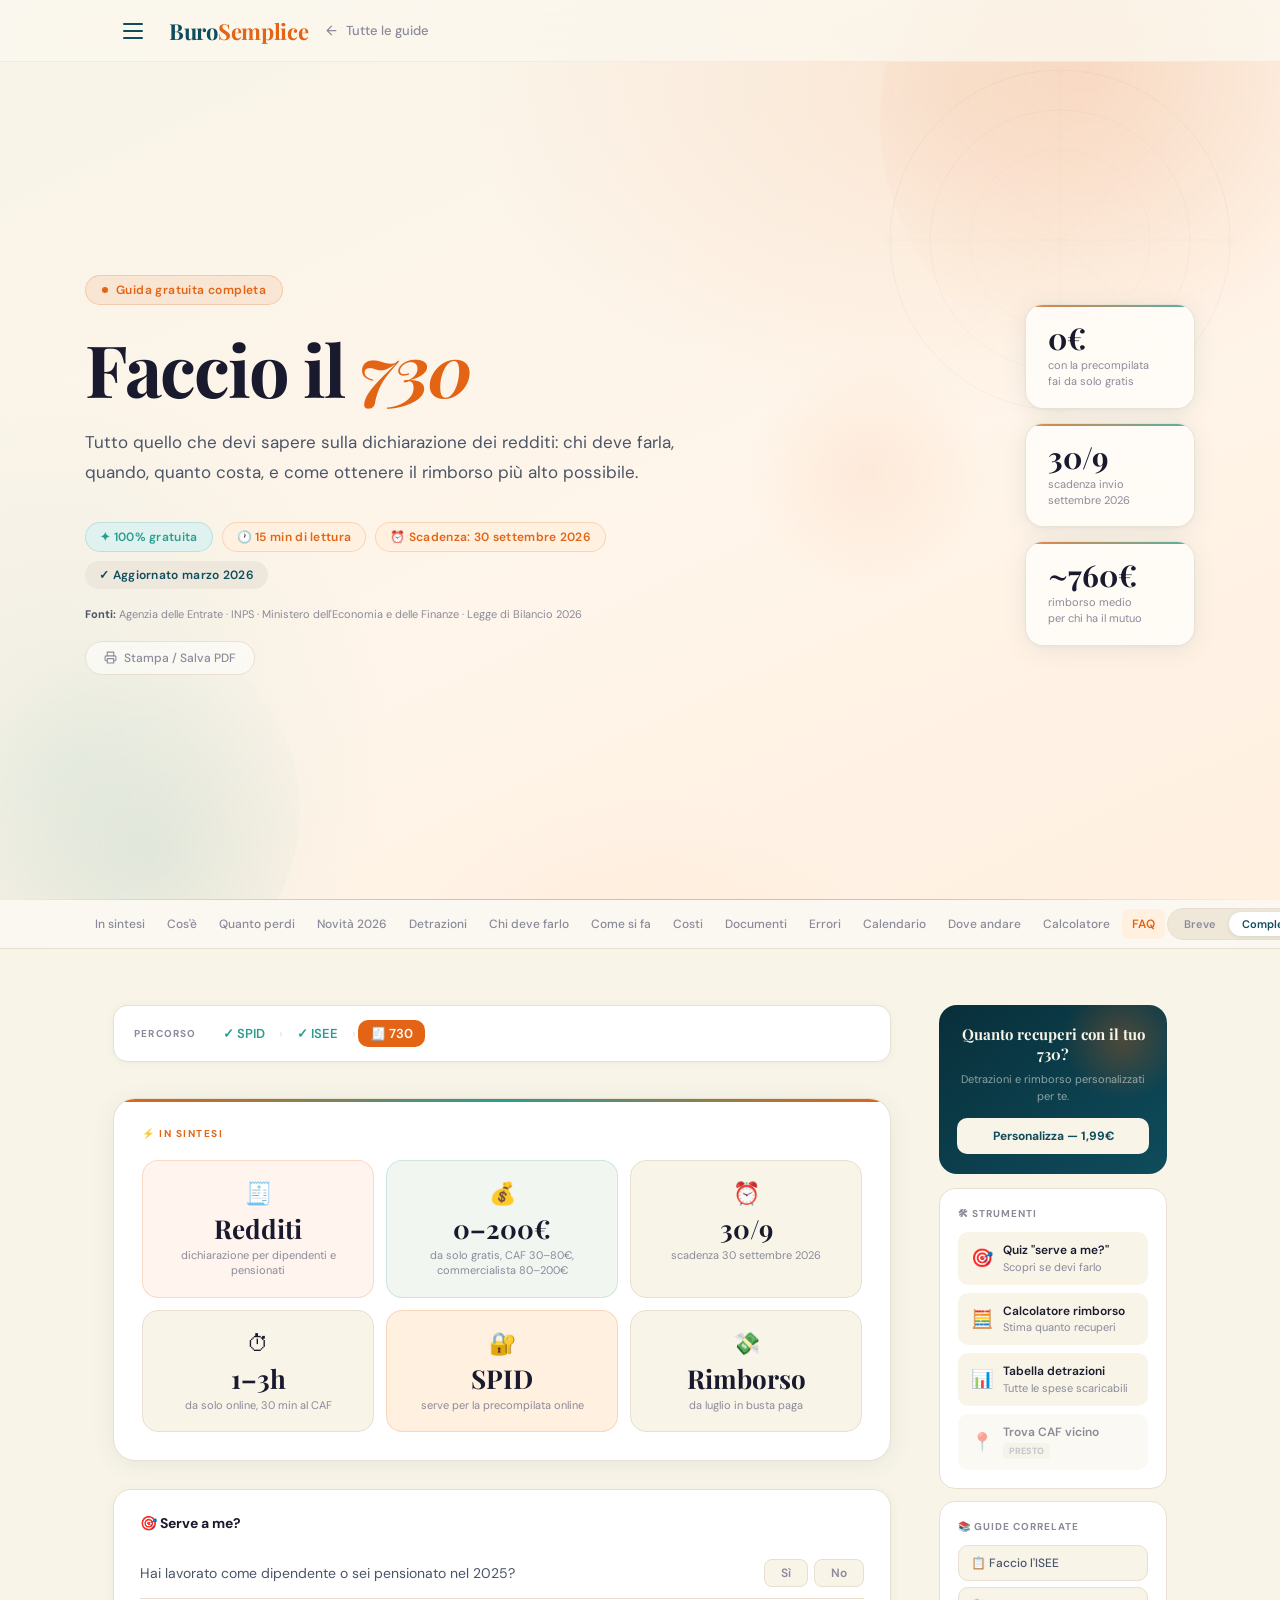
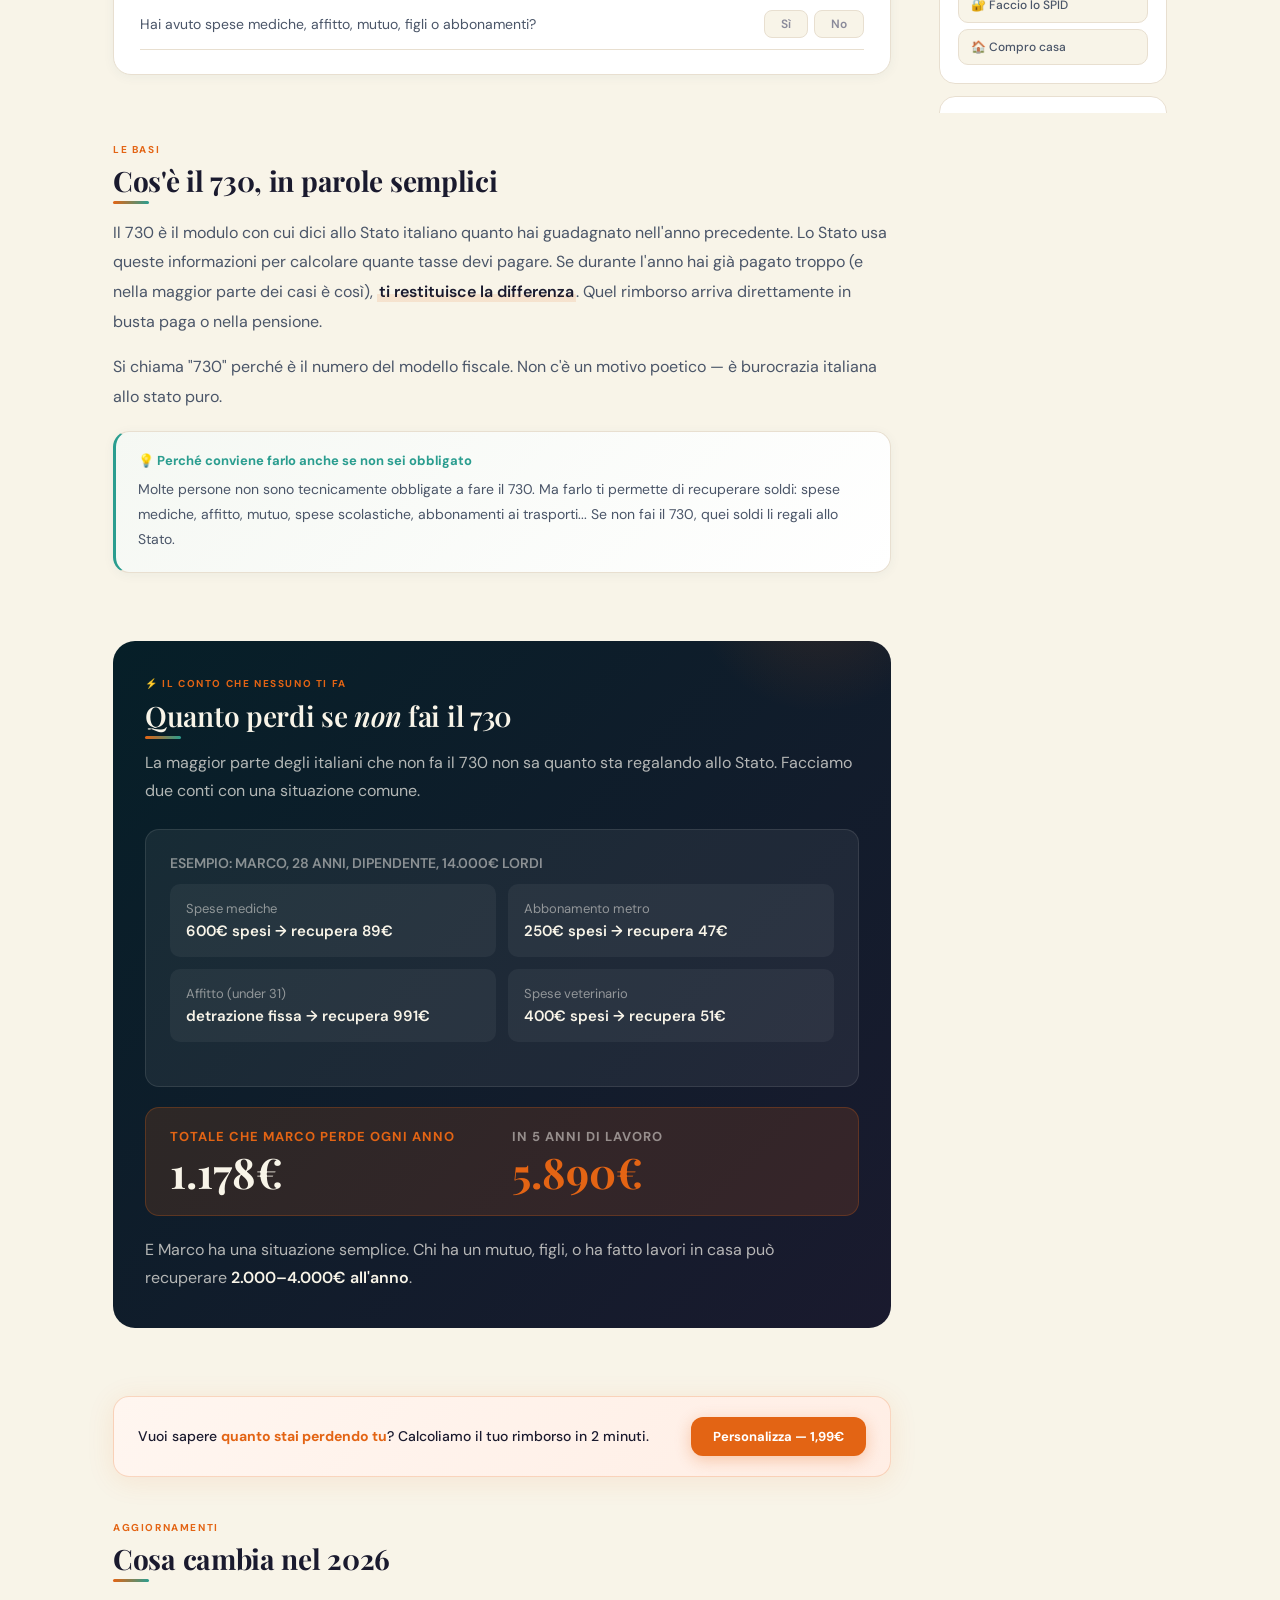
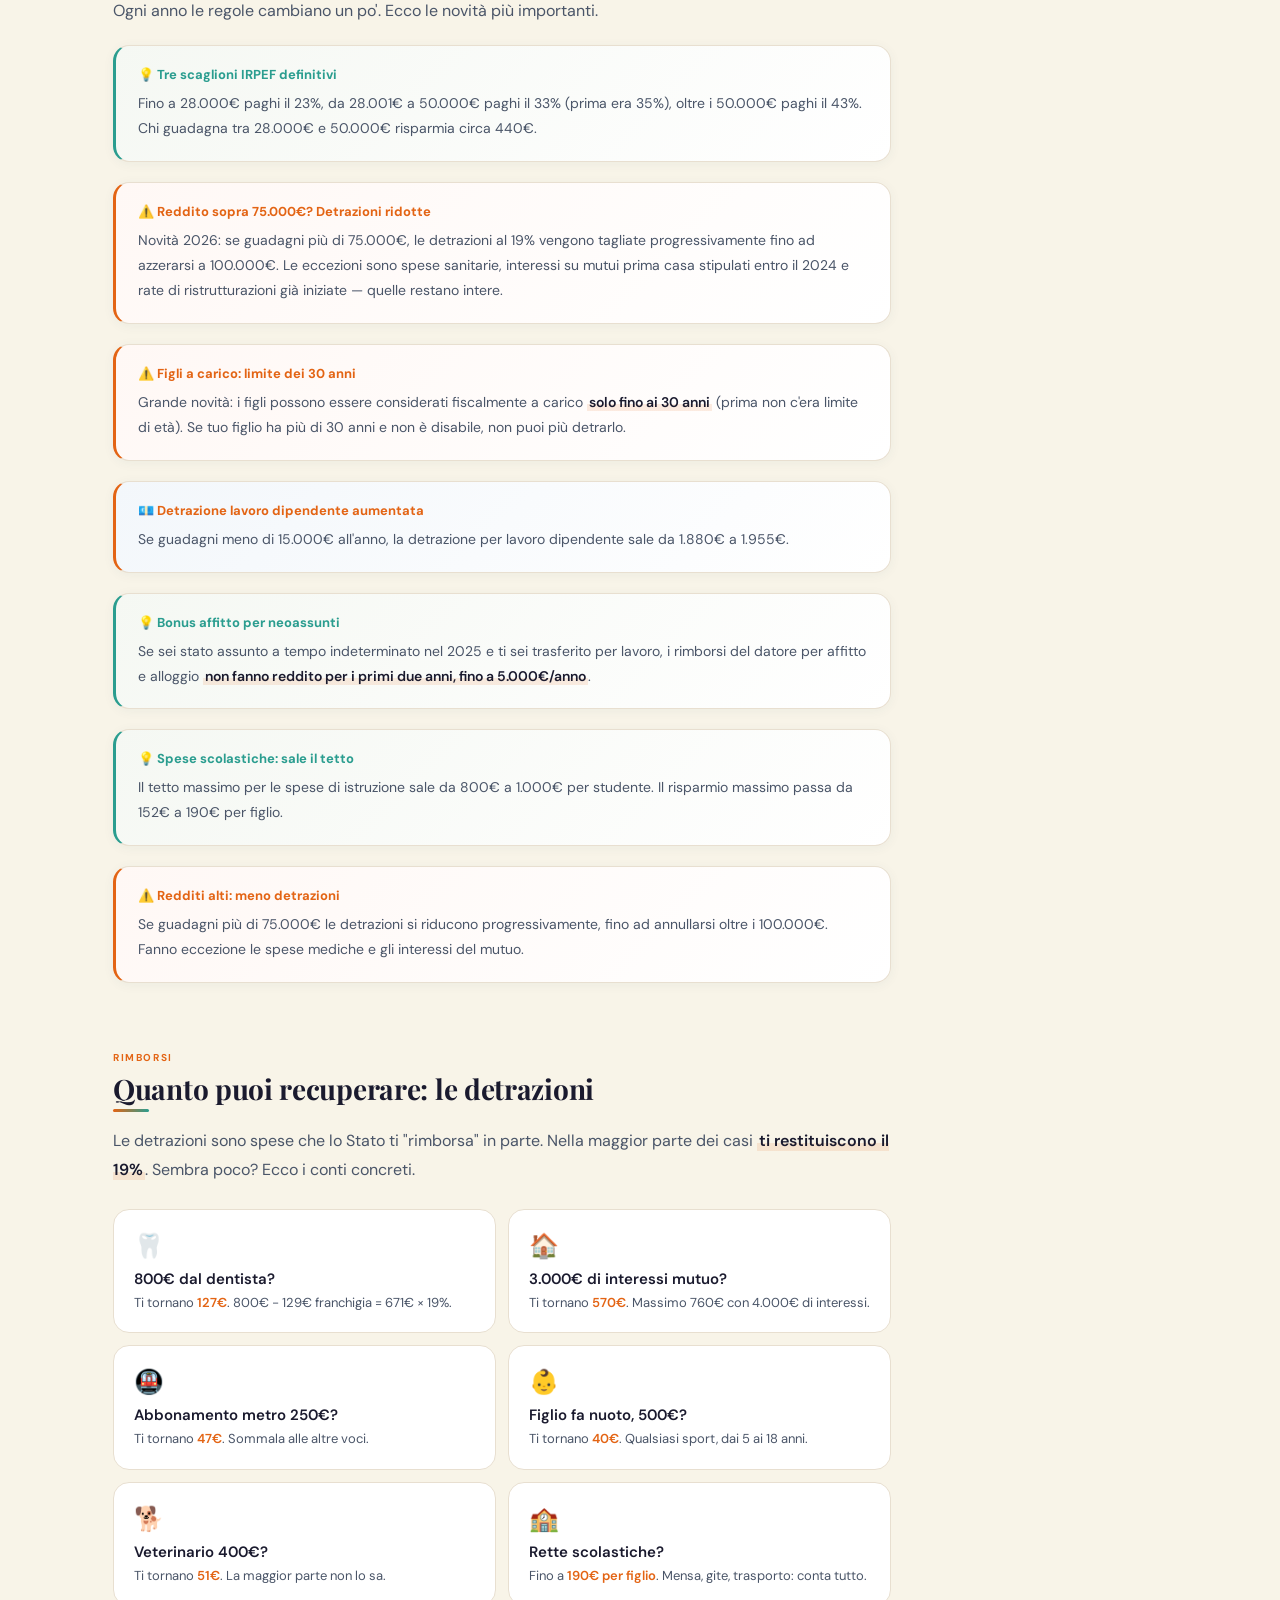
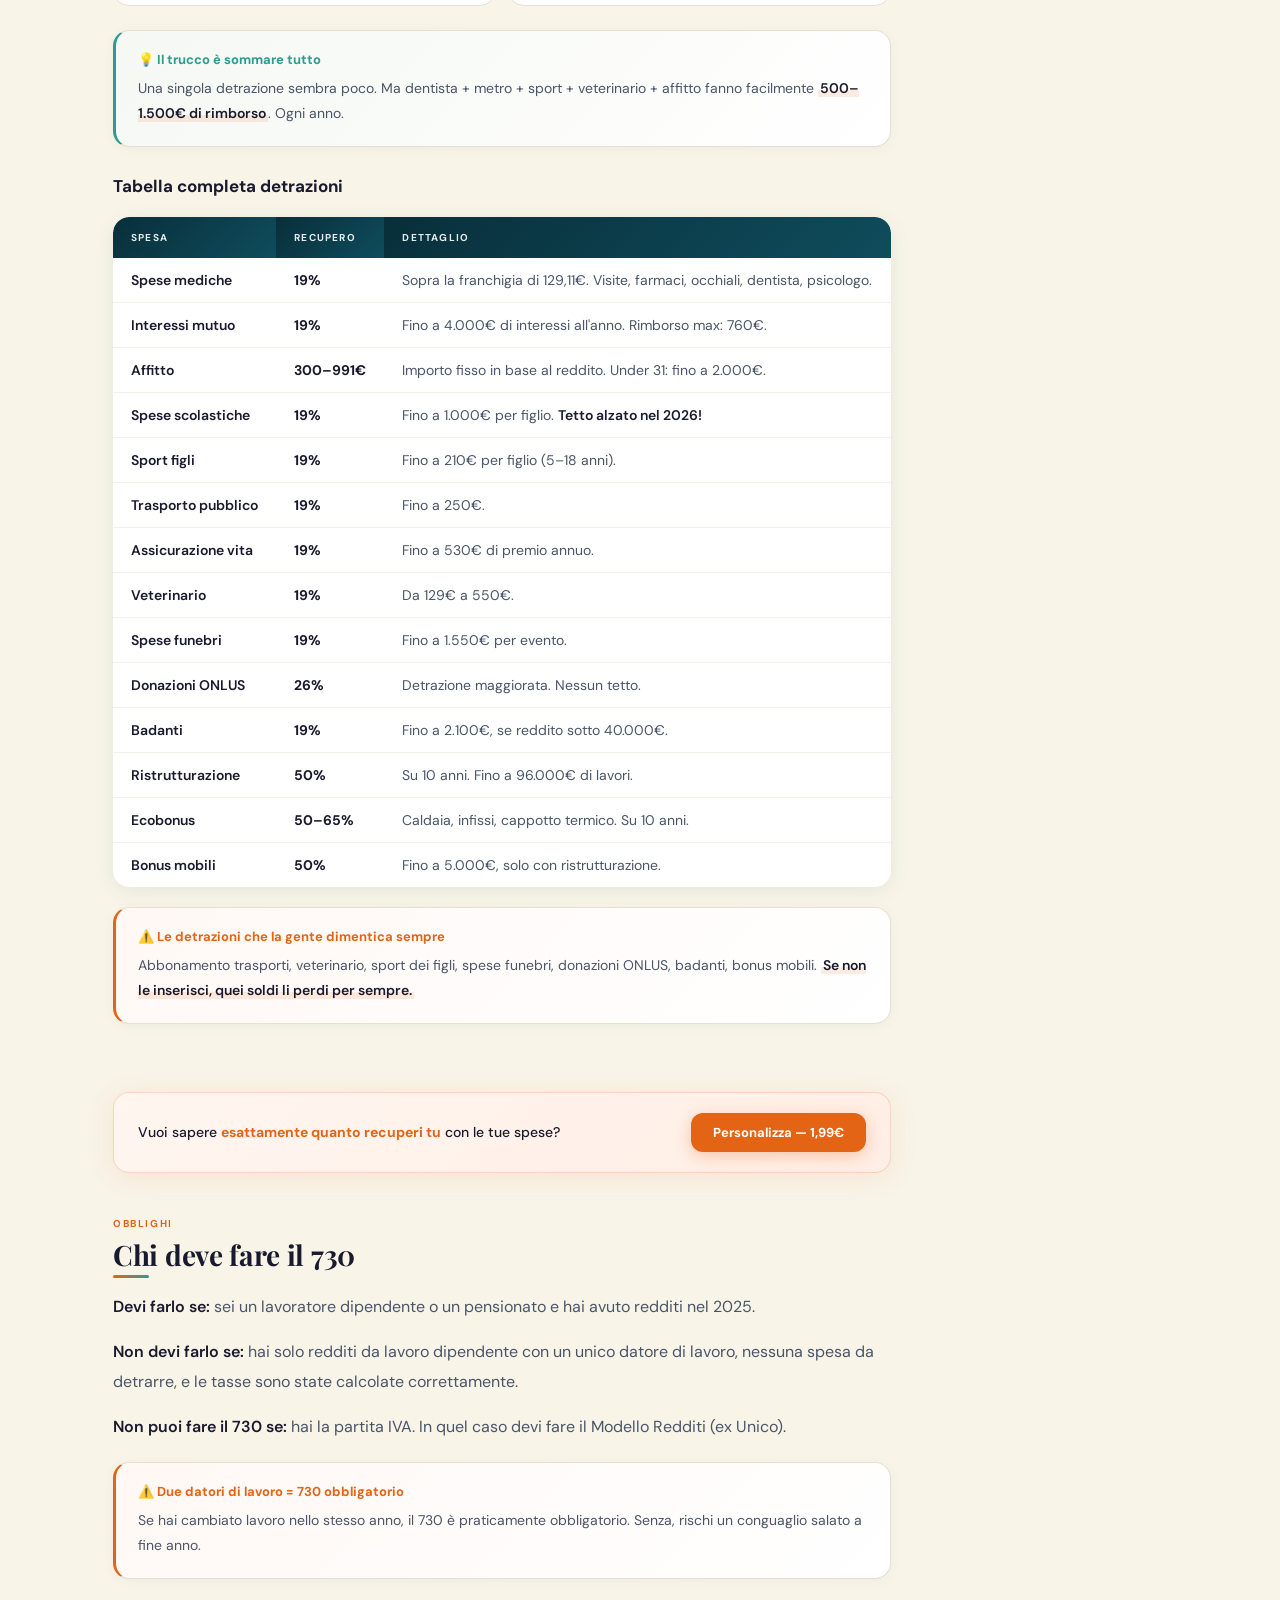
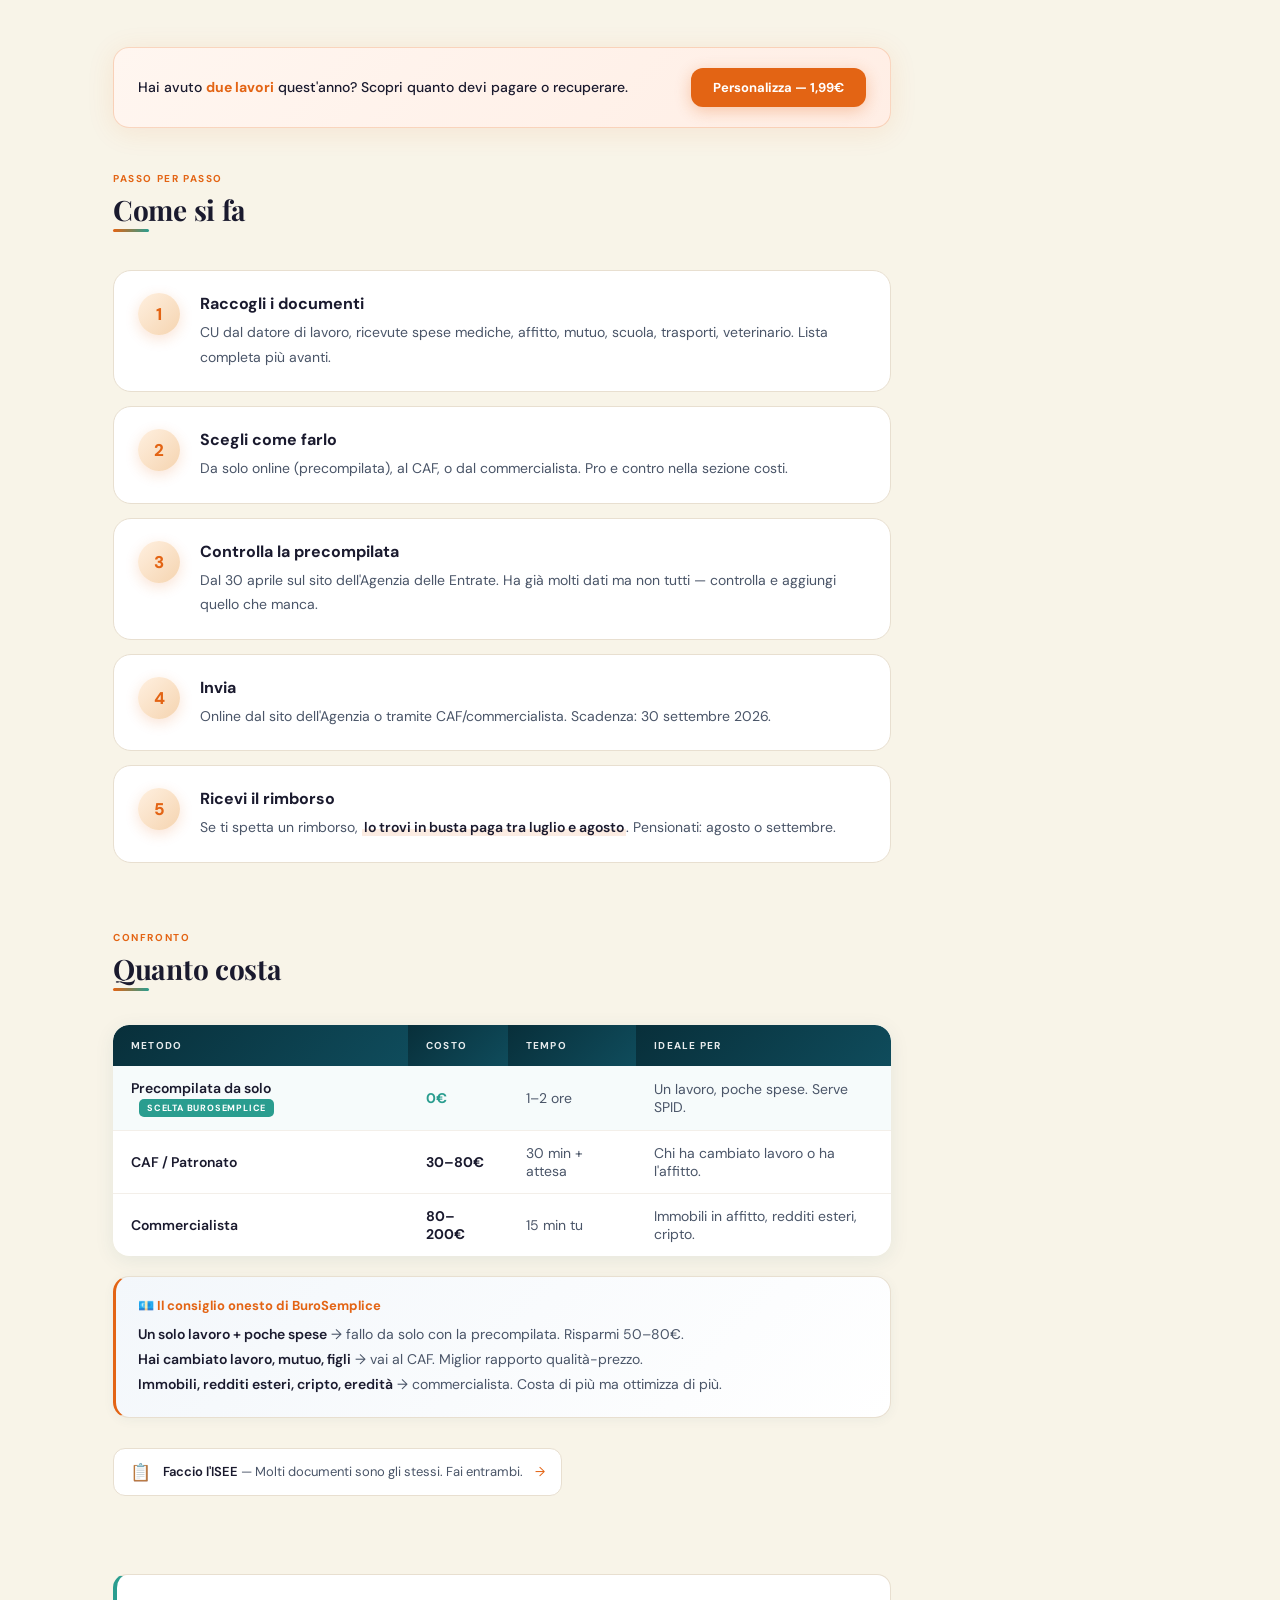
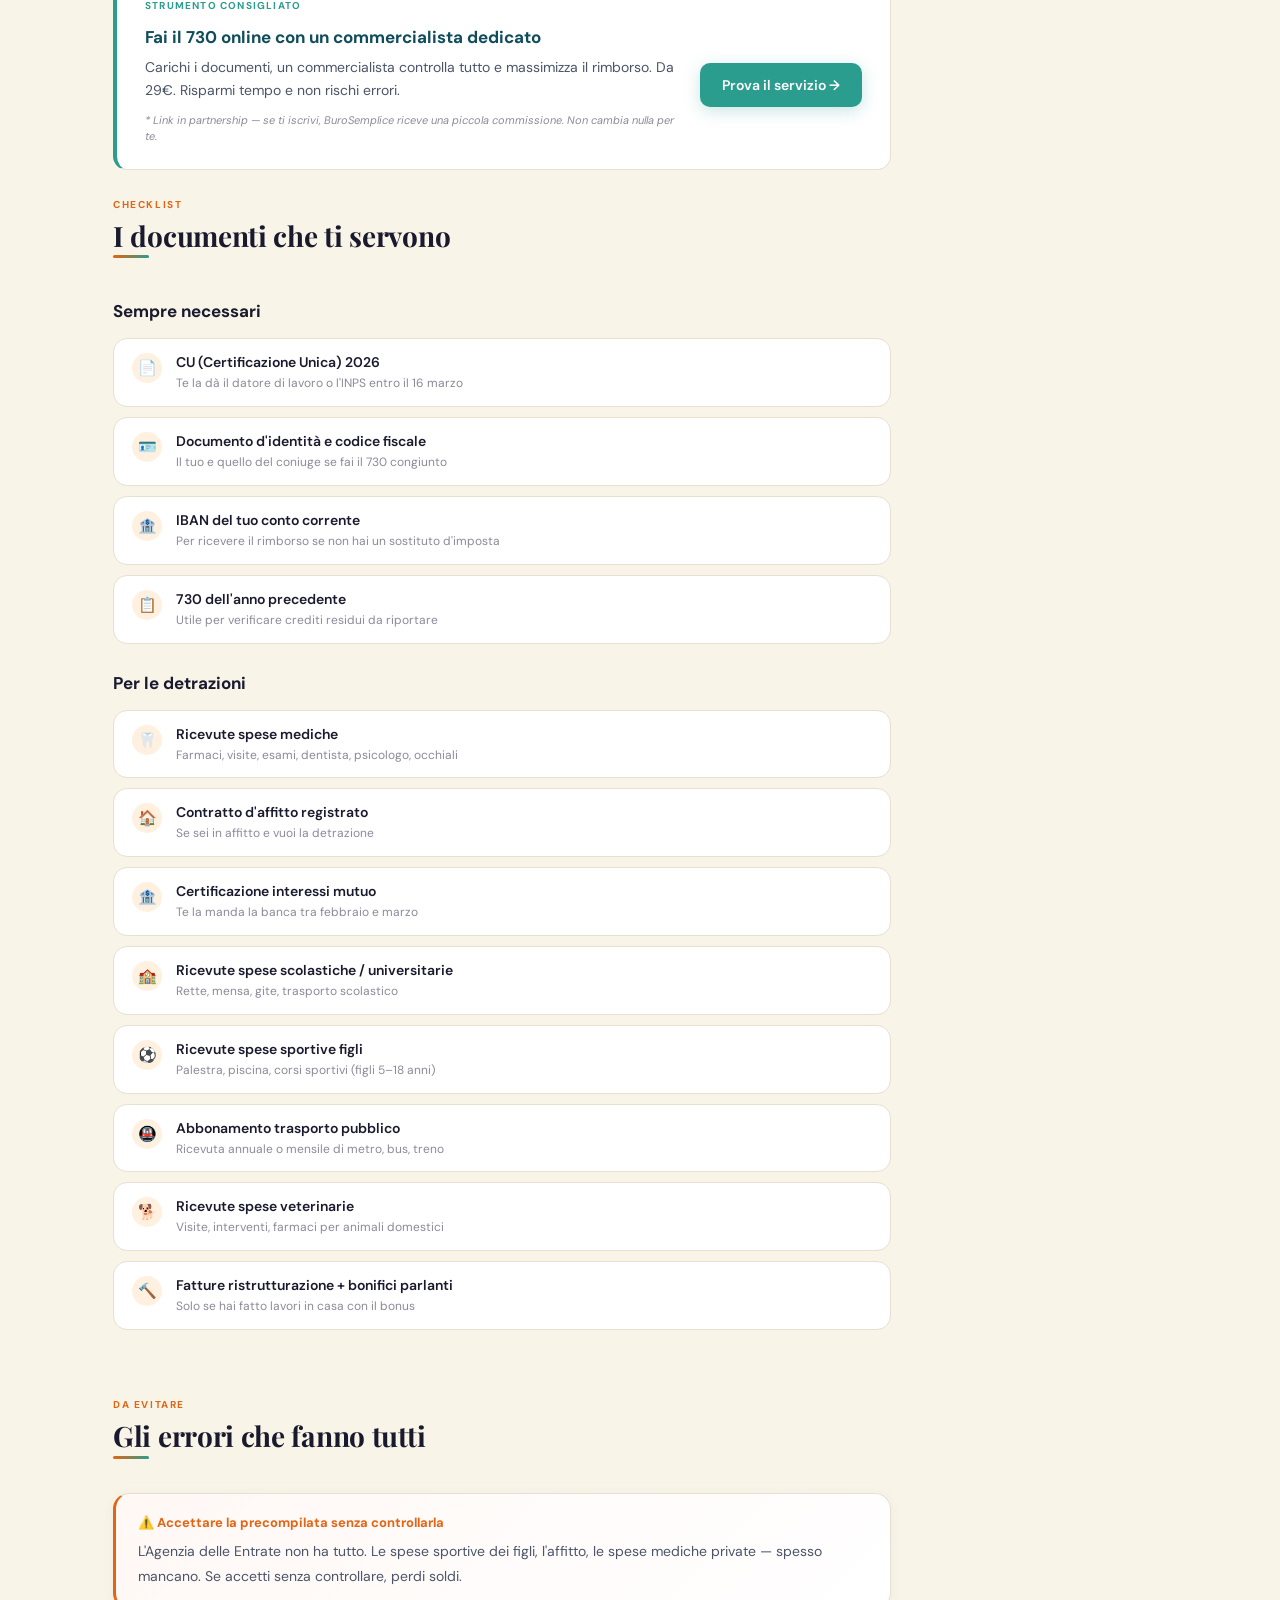
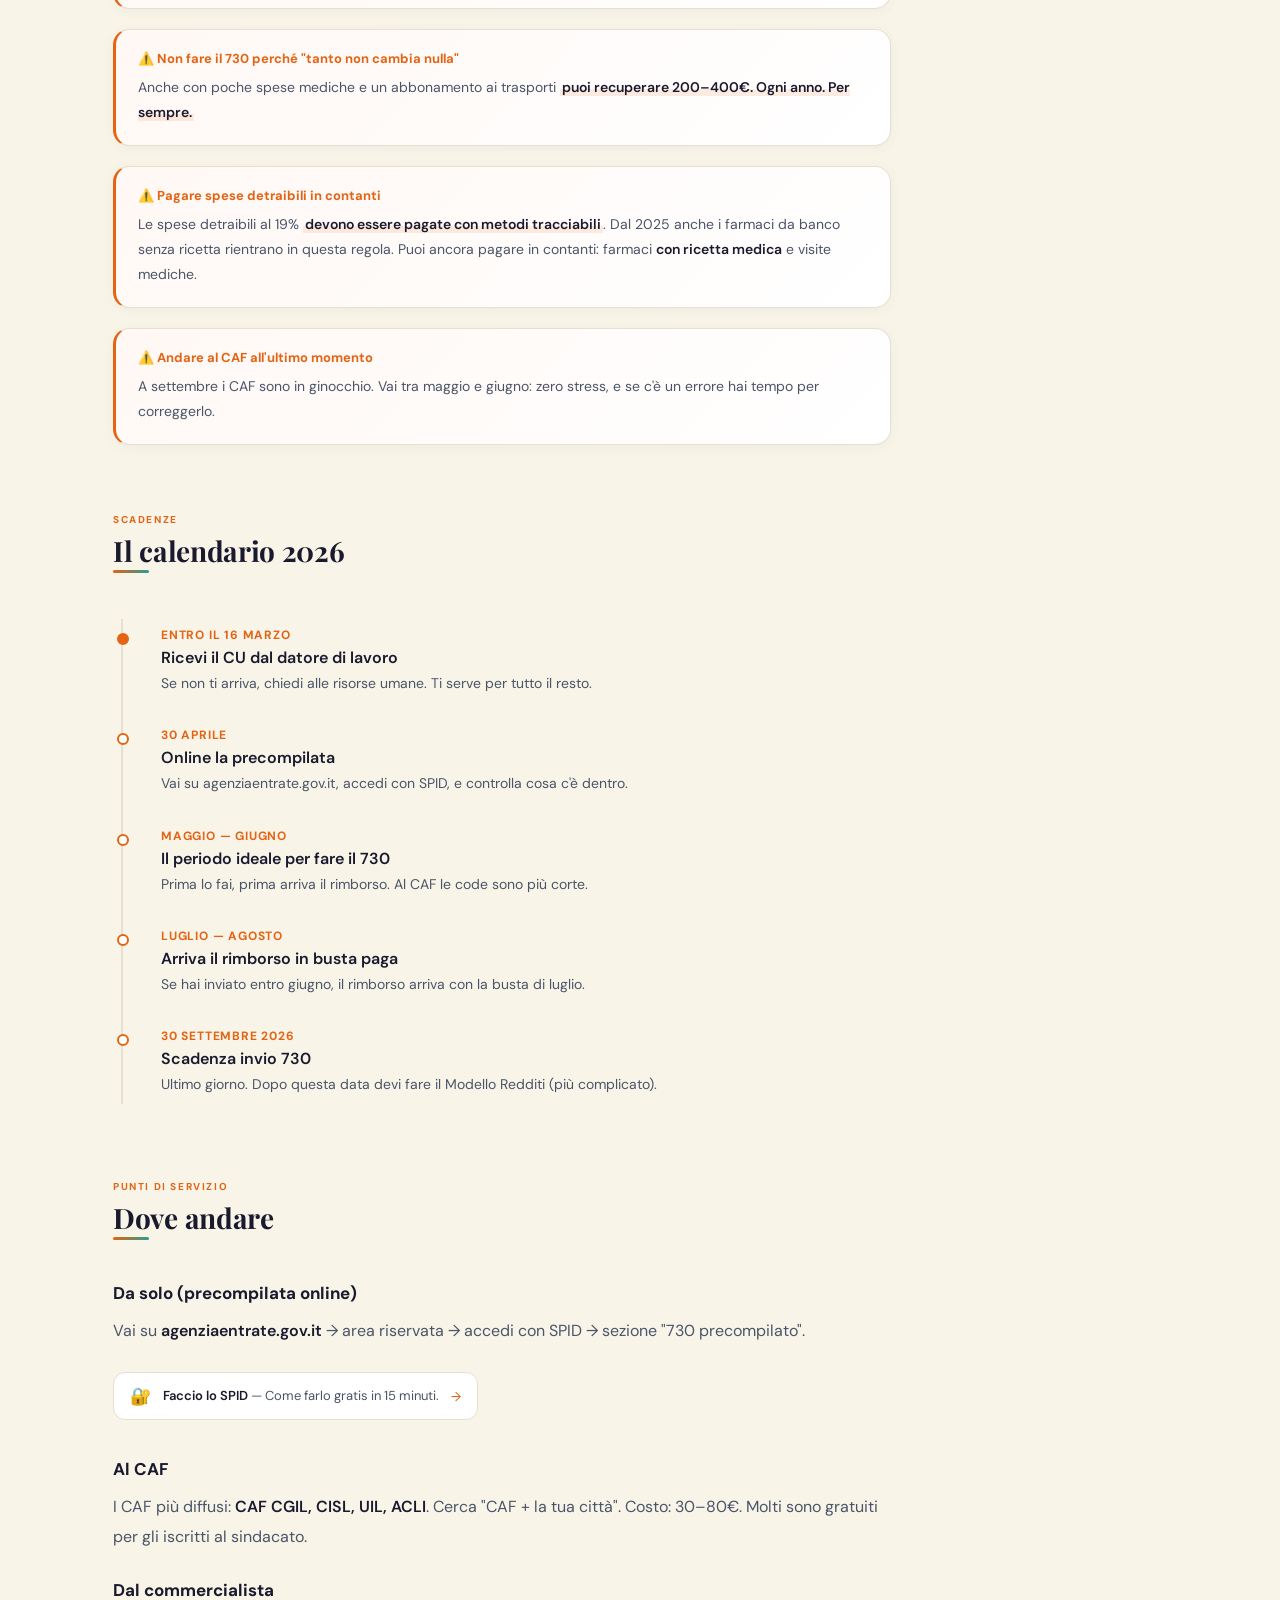
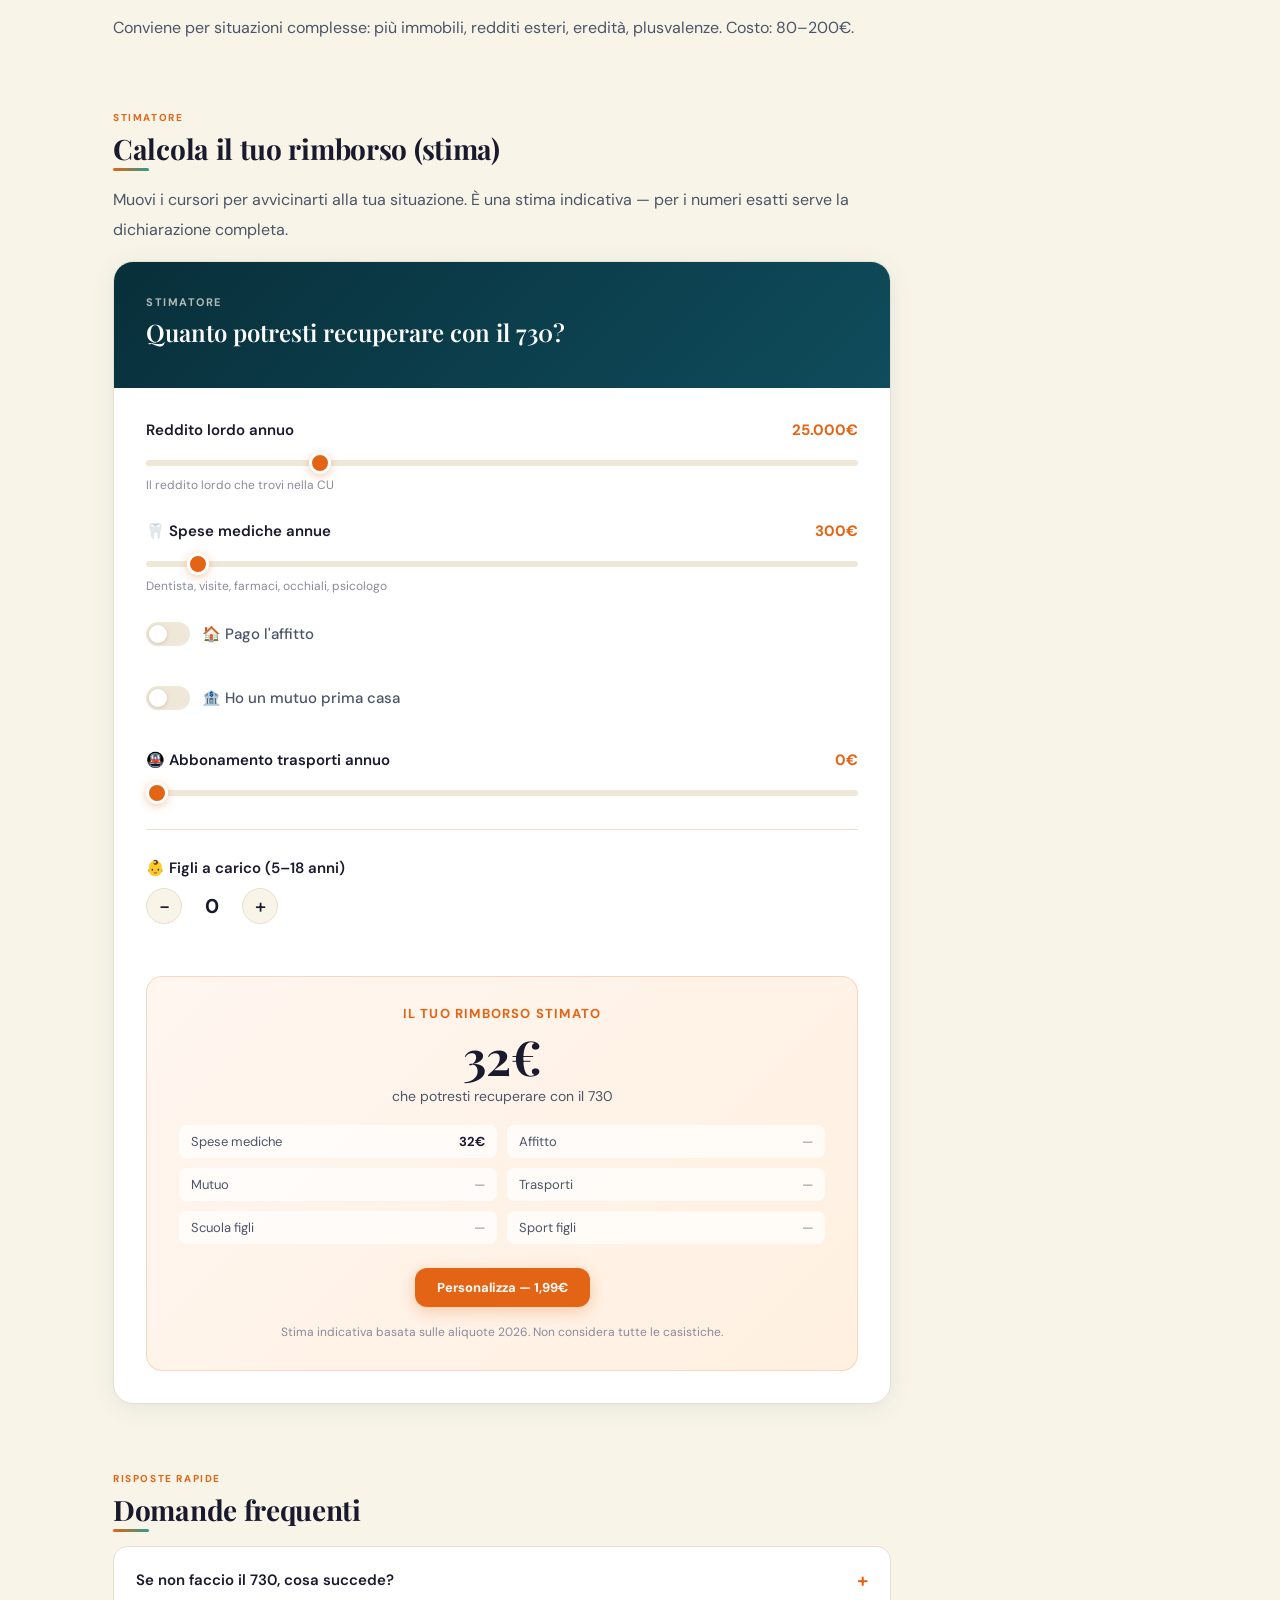
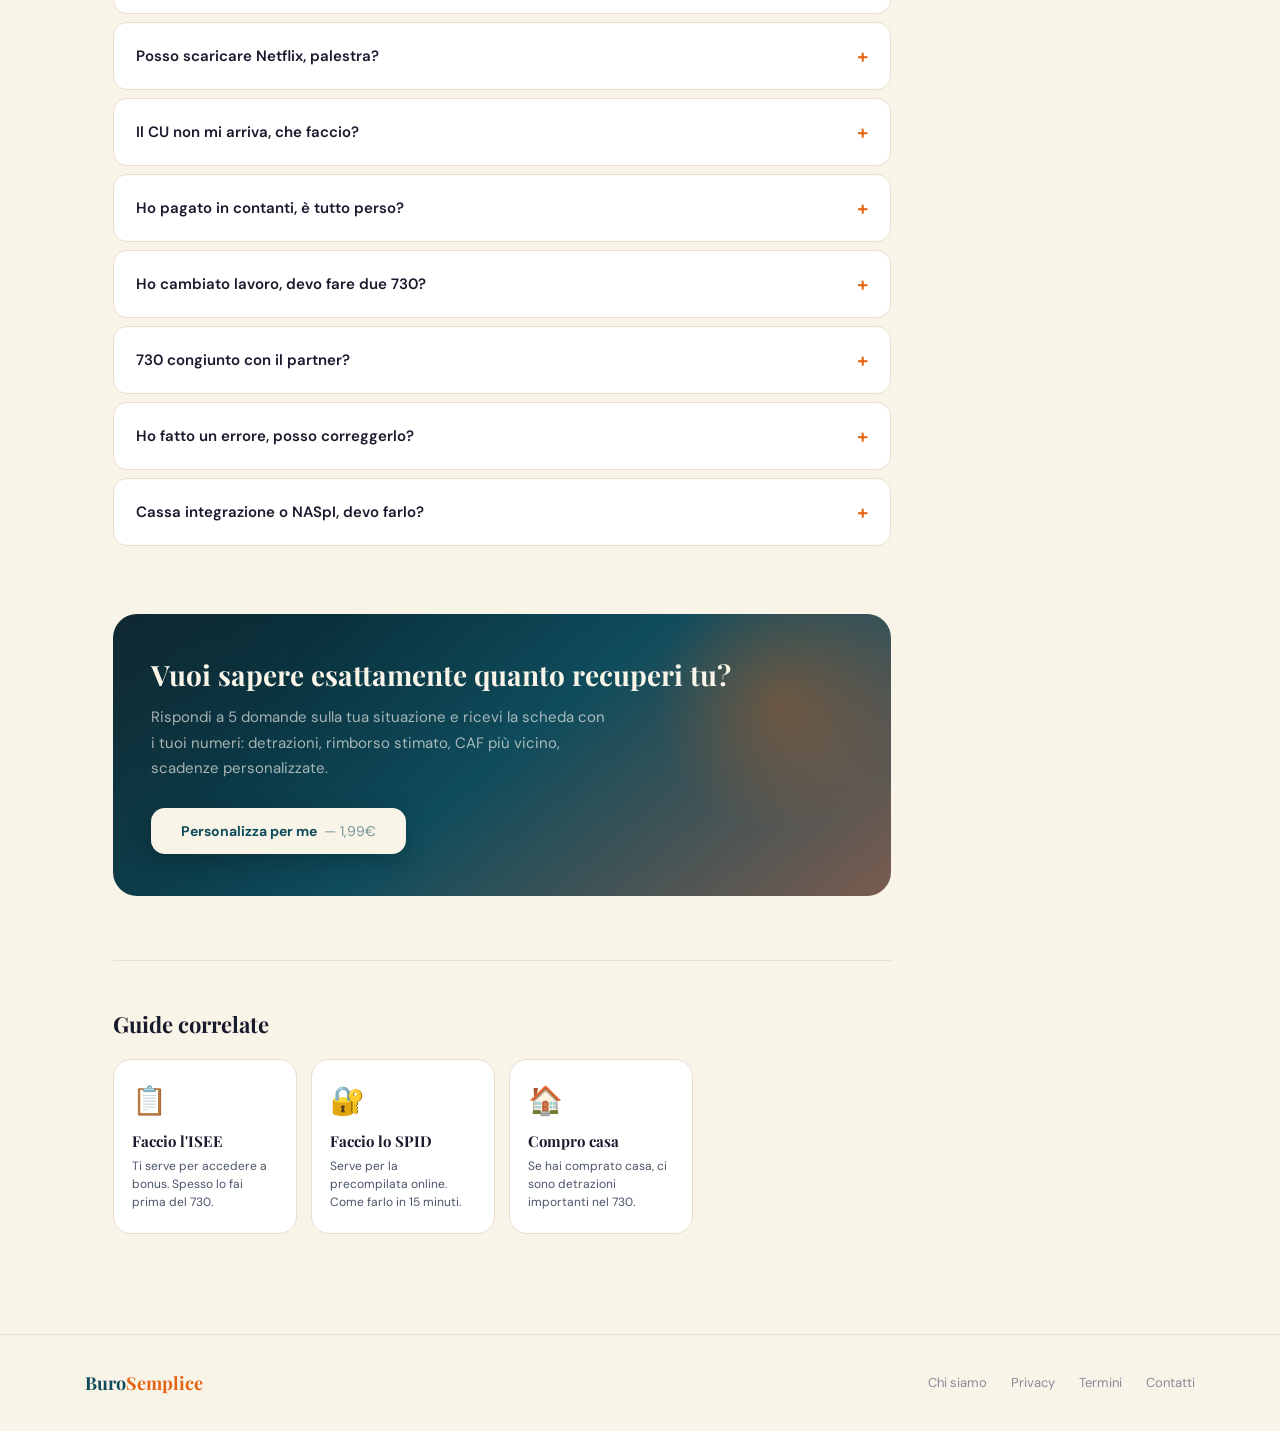
==== commit 842c9946: "Add files via upload" ====
--- a/730.html
+++ b/730.html
@@ -61,7 +61,7 @@
 /* NAV */
 .nav{position:fixed;top:0;left:0;right:0;z-index:300;height:62px;background:rgba(251,248,241,.80);backdrop-filter:blur(24px) saturate(180%);-webkit-backdrop-filter:blur(24px) saturate(180%);border-bottom:1px solid rgba(232,223,211,.5);transition:box-shadow .3s;}
 .nav.s{box-shadow:0 2px 24px rgba(15,76,92,.08);}
-.nav-i{max-width:1110px;margin:0 auto;padding:0 28px;height:100%;display:flex;align-items:center;justify-content:space-between;}
+.nav-i{max-width:1110px;margin:0 auto;padding:0 28px;height:100%;display:flex;align-items:center;gap:16px;}
 .logo{font-family:'Playfair Display',serif;font-size:22px;font-weight:700;color:var(--warm-brown);text-decoration:none;letter-spacing:-.3px;}
 .logo span{color:var(--tc);}
 .back{display:flex;align-items:center;gap:7px;font-size:13px;font-weight:500;color:var(--t3);text-decoration:none;transition:color .2s;}
@@ -437,6 +437,58 @@
   .aff-body { flex-direction: column; align-items: stretch; }
   .aff-btn { text-align: center; justify-content: center; }
 }
+
+/* ---- HAMBURGER ---- */
+.hamburger { width:40px; height:40px; display:flex; align-items:center; justify-content:center; border:none; background:transparent; cursor:pointer; border-radius:10px; transition:background .2s; flex-shrink:0; }
+.hamburger:hover { background:rgba(15,76,92,.06); }
+.hamburger-lines { display:flex; flex-direction:column; gap:5px; }
+.hamburger-lines span { display:block; width:20px; height:2px; background:var(--warm-brown); border-radius:2px; transition:all .3s; }
+.hamburger.open .hamburger-lines span:nth-child(1) { transform:translateY(7px) rotate(45deg); }
+.hamburger.open .hamburger-lines span:nth-child(2) { opacity:0; }
+.hamburger.open .hamburger-lines span:nth-child(3) { transform:translateY(-7px) rotate(-45deg); }
+
+/* ---- MEGA MENU ---- */
+.mega-overlay { position:fixed; inset:0; top:0; background:rgba(15,76,92,.15); z-index:90; opacity:0; pointer-events:none; transition:opacity .3s; backdrop-filter:blur(2px); }
+.mega-overlay.open { opacity:1; pointer-events:all; }
+.mega-menu { position:fixed; top:62px; left:0; right:0; z-index:95; background:#FFFFFF; border-bottom:2px solid #E8DFD0; box-shadow:0 12px 48px rgba(15,76,92,.1); transform:translateY(-10px); opacity:0; pointer-events:none; transition:all .3s cubic-bezier(.4,0,.2,1); max-height:calc(100vh - 80px); overflow-y:auto; }
+.mega-menu.open { transform:translateY(0); opacity:1; pointer-events:all; }
+.mega-inner { max-width:1120px; margin:0 auto; padding:28px 24px 32px; }
+.mega-search { margin-bottom:24px; position:relative; max-width:380px; }
+.mega-search input { width:100%; padding:11px 16px 11px 40px; border:1.5px solid #E8DFD0; border-radius:10px; font-family:'DM Sans',sans-serif; font-size:14px; color:#1A1A2E; background:#F8F4E8; outline:none; transition:border-color .2s; }
+.mega-search input:focus { border-color:#E36414; background:#FFFFFF; }
+.mega-search input::placeholder { color:#8A8A9A; }
+.mega-search svg { position:absolute; left:13px; top:50%; transform:translateY(-50%); width:16px; height:16px; color:#8A8A9A; }
+.mega-grid { display:grid; grid-template-columns:repeat(4, 1fr); gap:28px 32px; }
+.mega-cat { display:flex; align-items:center; gap:8px; font-size:14px; font-weight:700; color:#0F4C5C; margin-bottom:16px; padding-bottom:8px; border-bottom:2px solid #E36414; }
+.mega-cat-emoji { font-size:18px; }
+.mega-sub { margin-bottom:4px; }
+.mega-sub:last-child { margin-bottom:0; }
+.mega-sub-title { font-size:11px; font-weight:700; letter-spacing:.6px; text-transform:uppercase; color:#8A8A9A; margin-bottom:0; padding:8px 2px; cursor:pointer; display:flex; align-items:center; justify-content:space-between; border-radius:6px; transition:background .15s; }
+.mega-sub-title:hover { background:rgba(15,76,92,.04); }
+.mega-sub-title::after { content:''; width:6px; height:6px; border-right:1.5px solid #8A8A9A; border-bottom:1.5px solid #8A8A9A; transform:rotate(45deg); transition:transform .25s; flex-shrink:0; margin-right:4px; }
+.mega-sub.open .mega-sub-title::after { transform:rotate(-135deg); }
+.mega-sub-links { max-height:0; overflow:hidden; transition:max-height .3s cubic-bezier(.4,0,.2,1); padding-left:2px; }
+.mega-sub.open .mega-sub-links { max-height:400px; padding-bottom:8px; }
+.mega-link { display:block; padding:5px 2px; font-size:13.5px; color:#4A5568; text-decoration:none; transition:color .15s; line-height:1.4; }
+.mega-link:hover { color:#E36414; }
+.mega-link.soon { opacity:.4; pointer-events:none; }
+.mega-link .mtag { font-size:9px; font-weight:700; letter-spacing:.3px; text-transform:uppercase; padding:1px 5px; border-radius:3px; margin-left:5px; vertical-align:middle; color:#8A8A9A; background:#F8F4E8; }
+.mega-all { display:inline-block; margin-top:10px; font-size:12px; font-weight:600; color:#E36414; text-decoration:none; transition:color .15s; }
+.mega-all:hover { color:#0F4C5C; }
+.mega-all::after { content:' \2192'; }
+.mega-foot { margin-top:24px; padding-top:18px; border-top:1px solid #E8DFD0; display:flex; align-items:center; justify-content:space-between; flex-wrap:wrap; gap:12px; }
+.mega-foot-left { font-size:13px; color:#8A8A9A; }
+.mega-foot-left strong { color:#0F4C5C; font-family:'Playfair Display',serif; font-size:20px; }
+.mega-foot-right { display:flex; gap:12px; }
+.mega-btn { padding:9px 18px; border-radius:8px; font-size:13px; font-weight:600; text-decoration:none; transition:all .2s; }
+.mega-btn-primary { background:#E36414; color:white; }
+.mega-btn-primary:hover { background:#CC5810; }
+.mega-btn-ghost { background:transparent; border:1px solid #E8DFD0; color:#4A5568; }
+.mega-btn-ghost:hover { border-color:#0F4C5C; color:#0F4C5C; }
+
+@media(max-width:860px) { .mega-grid { grid-template-columns:repeat(2, 1fr); } }
+@media(max-width:520px) { .mega-grid { grid-template-columns:1fr; } .mega-inner { padding:20px; } .mega-foot { flex-direction:column; align-items:flex-start; } }
+
 </style>
 <script type="application/ld+json">
 {
@@ -513,7 +565,216 @@
 </head>
 <body>
 
-<nav class="nav" id="nav"><div class="nav-i"><a class="logo" href="index.html">Buro<span>Semplice</span></a><a class="back" href="index.html"><svg viewBox="0 0 24 24" fill="none" stroke="currentColor" stroke-width="2" stroke-linecap="round"><path d="M19 12H5M12 19l-7-7 7-7"/></svg>Tutte le guide</a></div></nav>
+<nav class="nav" id="nav">
+  <div class="nav-i">
+    <button class="hamburger" id="hamburger" aria-label="Menu guide"><div class="hamburger-lines"><span></span><span></span><span></span></div></button>
+    <a class="logo" href="index.html">Buro<span>Semplice</span></a>
+    <a class="back" href="index.html">
+      <svg viewBox="0 0 24 24" fill="none" stroke="currentColor" stroke-width="2" stroke-linecap="round"><path d="M19 12H5M12 19l-7-7 7-7"/></svg>
+      Tutte le guide
+    </a>
+  </div>
+</nav>
+
+<!-- MEGA OVERLAY -->
+<div class="mega-overlay" id="mega-overlay"></div>
+
+<!-- MEGA MENU -->
+<div class="mega-menu" id="mega-menu">
+  <div class="mega-inner">
+    <div class="mega-search">
+      <svg viewBox="0 0 24 24" fill="none" stroke="currentColor" stroke-width="2"><circle cx="11" cy="11" r="8"/><line x1="21" y1="21" x2="16.65" y2="16.65"/></svg>
+      <input type="text" id="mega-search" placeholder="Cerca tra tutte le guide…">
+    </div>
+    <div class="mega-grid">
+
+      <div class="mega-col" data-cat="fisco">
+        <div class="mega-cat"><span class="mega-cat-emoji">💰</span> Fisco e soldi</div>
+        <div class="mega-sub">
+          <div class="mega-sub-title">Dichiarazione redditi</div>
+          <div class="mega-sub-links">
+          <a href="730.html" class="mega-link">Faccio il 730</a>
+          <a href="#" class="mega-link soon">730 precompilato <span class="mtag">Presto</span></a>
+          <a href="#" class="mega-link soon">730 senza sostituto <span class="mtag">Presto</span></a>
+          </div>
+        </div>
+        <div class="mega-sub">
+          <div class="mega-sub-title">ISEE e bonus</div>
+          <div class="mega-sub-links">
+          <a href="isee.html" class="mega-link">Faccio l'ISEE</a>
+          <a href="#" class="mega-link soon">ISEE corrente <span class="mtag">Presto</span></a>
+          <a href="#" class="mega-link soon">Assegno unico <span class="mtag">Presto</span></a>
+          <a href="#" class="mega-link soon">Bonus e detrazioni 2026 <span class="mtag">Presto</span></a>
+          </div>
+        </div>
+        <div class="mega-sub">
+          <div class="mega-sub-title">Tasse e imposte</div>
+          <div class="mega-sub-links">
+          <a href="piva.html" class="mega-link">Apro partita IVA</a>
+          <a href="#" class="mega-link soon">Cedolare secca <span class="mtag">Presto</span></a>
+          <a href="#" class="mega-link soon">IMU: chi paga e quanto <span class="mtag">Presto</span></a>
+          </div>
+        </div>
+      </div>
+
+      <div class="mega-col" data-cat="casa">
+        <div class="mega-cat"><span class="mega-cat-emoji">🏠</span> Casa</div>
+        <div class="mega-sub">
+          <div class="mega-sub-title">Comprare e vendere</div>
+          <div class="mega-sub-links">
+          <a href="compro-casa.html" class="mega-link">Compro casa</a>
+          <a href="#" class="mega-link soon">Mutuo: come sceglierlo <span class="mtag">Presto</span></a>
+          <a href="#" class="mega-link soon">Vendo casa <span class="mtag">Presto</span></a>
+          </div>
+        </div>
+        <div class="mega-sub">
+          <div class="mega-sub-title">Lavori e bonus</div>
+          <div class="mega-sub-links">
+          <a href="ristrutturare.html" class="mega-link">Ristrutturare casa</a>
+          <a href="#" class="mega-link soon">Bonus mobili <span class="mtag">Presto</span></a>
+          <a href="#" class="mega-link soon">Bonus caldaia 2026 <span class="mtag">Presto</span></a>
+          </div>
+        </div>
+        <div class="mega-sub">
+          <div class="mega-sub-title">Vivere in casa</div>
+          <div class="mega-sub-links">
+          <a href="#" class="mega-link soon">Cambio residenza <span class="mtag">Presto</span></a>
+          <a href="#" class="mega-link soon">Affitto: diritti e doveri <span class="mtag">Presto</span></a>
+          <a href="#" class="mega-link soon">Voltura utenze <span class="mtag">Presto</span></a>
+          </div>
+        </div>
+      </div>
+
+      <div class="mega-col" data-cat="famiglia">
+        <div class="mega-cat"><span class="mega-cat-emoji">👨‍👩‍👧</span> Famiglia</div>
+        <div class="mega-sub">
+          <div class="mega-sub-title">Figli</div>
+          <div class="mega-sub-links">
+          <a href="figlio.html" class="mega-link">Aspetto un figlio</a>
+          <a href="#" class="mega-link soon">Congedo parentale <span class="mtag">Presto</span></a>
+          <a href="#" class="mega-link soon">Bonus nido 2026 <span class="mtag">Presto</span></a>
+          </div>
+        </div>
+        <div class="mega-sub">
+          <div class="mega-sub-title">Coppia</div>
+          <div class="mega-sub-links">
+          <a href="#" class="mega-link soon">Mi sposo <span class="mtag">Presto</span></a>
+          <a href="#" class="mega-link soon">Divorzio e separazione <span class="mtag">Presto</span></a>
+          </div>
+        </div>
+        <div class="mega-sub">
+          <div class="mega-sub-title">Eredità</div>
+          <div class="mega-sub-links">
+          <a href="#" class="mega-link soon">Successione <span class="mtag">Presto</span></a>
+          <a href="#" class="mega-link soon">Testamento <span class="mtag">Presto</span></a>
+          </div>
+        </div>
+      </div>
+
+      <div class="mega-col" data-cat="documenti">
+        <div class="mega-cat"><span class="mega-cat-emoji">🪪</span> Documenti</div>
+        <div class="mega-sub">
+          <div class="mega-sub-title">Identità digitale</div>
+          <div class="mega-sub-links">
+          <a href="spid.html" class="mega-link">Faccio lo SPID</a>
+          <a href="#" class="mega-link soon">Carta d'identità elettronica <span class="mtag">Presto</span></a>
+          <a href="#" class="mega-link soon">PEC obbligatoria <span class="mtag">Presto</span></a>
+          </div>
+        </div>
+        <div class="mega-sub">
+          <div class="mega-sub-title">Documenti personali</div>
+          <div class="mega-sub-links">
+          <a href="#" class="mega-link soon">Rinnovo passaporto <span class="mtag">Presto</span></a>
+          <a href="#" class="mega-link soon">Codice fiscale <span class="mtag">Presto</span></a>
+          <a href="#" class="mega-link soon">Tessera sanitaria <span class="mtag">Presto</span></a>
+          </div>
+        </div>
+      </div>
+
+      <div class="mega-col" data-cat="lavoro">
+        <div class="mega-cat"><span class="mega-cat-emoji">💼</span> Lavoro</div>
+        <div class="mega-sub">
+          <div class="mega-sub-title">Iniziare e cambiare</div>
+          <div class="mega-sub-links">
+          <a href="#" class="mega-link soon">Primo lavoro <span class="mtag">Presto</span></a>
+          <a href="#" class="mega-link soon">Dimissioni volontarie <span class="mtag">Presto</span></a>
+          <a href="#" class="mega-link soon">Busta paga: come leggerla <span class="mtag">Presto</span></a>
+          </div>
+        </div>
+        <div class="mega-sub">
+          <div class="mega-sub-title">Perdere il lavoro</div>
+          <div class="mega-sub-links">
+          <a href="#" class="mega-link soon">NASpI e disoccupazione <span class="mtag">Presto</span></a>
+          <a href="#" class="mega-link soon">TFR: cos'è e quando spetta <span class="mtag">Presto</span></a>
+          </div>
+        </div>
+      </div>
+
+      <div class="mega-col" data-cat="salute">
+        <div class="mega-cat"><span class="mega-cat-emoji">🏥</span> Salute</div>
+        <div class="mega-sub">
+          <div class="mega-sub-title">Servizio sanitario</div>
+          <div class="mega-sub-links">
+          <a href="#" class="mega-link soon">Cambio medico di base <span class="mtag">Presto</span></a>
+          <a href="#" class="mega-link soon">Esenzione ticket <span class="mtag">Presto</span></a>
+          <a href="#" class="mega-link soon">Fascicolo sanitario <span class="mtag">Presto</span></a>
+          </div>
+        </div>
+        <div class="mega-sub">
+          <div class="mega-sub-title">Disabilità e assistenza</div>
+          <div class="mega-sub-links">
+          <a href="#" class="mega-link soon">Invalidità civile <span class="mtag">Presto</span></a>
+          <a href="#" class="mega-link soon">Legge 104 <span class="mtag">Presto</span></a>
+          </div>
+        </div>
+      </div>
+
+      <div class="mega-col" data-cat="auto">
+        <div class="mega-cat"><span class="mega-cat-emoji">🚗</span> Auto</div>
+        <div class="mega-sub">
+          <div class="mega-sub-title">Comprare e vendere</div>
+          <div class="mega-sub-links">
+          <a href="#" class="mega-link soon">Auto usata <span class="mtag">Presto</span></a>
+          <a href="#" class="mega-link soon">Passaggio di proprietà <span class="mtag">Presto</span></a>
+          </div>
+        </div>
+        <div class="mega-sub">
+          <div class="mega-sub-title">Documenti e tasse</div>
+          <div class="mega-sub-links">
+          <a href="#" class="mega-link soon">Rinnovo patente <span class="mtag">Presto</span></a>
+          <a href="#" class="mega-link soon">Bollo auto <span class="mtag">Presto</span></a>
+          </div>
+        </div>
+      </div>
+
+      <div class="mega-col" data-cat="pensione">
+        <div class="mega-cat"><span class="mega-cat-emoji">🧓</span> Pensione</div>
+        <div class="mega-sub">
+          <div class="mega-sub-title">Andare in pensione</div>
+          <div class="mega-sub-links">
+          <a href="#" class="mega-link soon">Quando vado in pensione <span class="mtag">Presto</span></a>
+          <a href="#" class="mega-link soon">Pensione anticipata <span class="mtag">Presto</span></a>
+          </div>
+        </div>
+        <div class="mega-sub">
+          <div class="mega-sub-title">Prepararsi</div>
+          <div class="mega-sub-links">
+          <a href="#" class="mega-link soon">Riscatto laurea <span class="mtag">Presto</span></a>
+          <a href="#" class="mega-link soon">Pensione integrativa <span class="mtag">Presto</span></a>
+          </div>
+        </div>
+      </div>
+
+    </div>
+    <div class="mega-foot">
+      <div class="mega-foot-left"><strong>7</strong> guide pronte · 40+ in arrivo</div>
+      <div class="mega-foot-right">
+        <a href="contatti.html" class="mega-btn mega-btn-primary">Suggerisci una guida</a>
+      </div>
+    </div>
+  </div>
+</div>
+
 
 <section class="hero">
   <div class="hero-mesh"></div>
@@ -941,5 +1202,52 @@
 }
 calc();
 </script>
+<script>
+// Mega menu
+(function(){
+  const hamburger = document.getElementById('hamburger');
+  const megaMenu = document.getElementById('mega-menu');
+  const megaOverlay = document.getElementById('mega-overlay');
+  if (!hamburger || !megaMenu || !megaOverlay) return;
+
+  function megaOpen() { megaMenu.classList.add('open'); megaOverlay.classList.add('open'); hamburger.classList.add('open'); }
+  function megaClose() { megaMenu.classList.remove('open'); megaOverlay.classList.remove('open'); hamburger.classList.remove('open'); }
+  hamburger.addEventListener('click', () => { megaMenu.classList.contains('open') ? megaClose() : megaOpen(); });
+  megaOverlay.addEventListener('click', megaClose);
+  document.addEventListener('keydown', e => { if (e.key === 'Escape') megaClose(); });
+
+  // Mega menu search
+  document.getElementById('mega-search').addEventListener('input', e => {
+    const q = e.target.value.toLowerCase();
+    document.querySelectorAll('.mega-col').forEach(col => {
+      let colMatch = false;
+      col.querySelectorAll('.mega-sub').forEach(sub => {
+        const links = sub.querySelectorAll('.mega-link');
+        let subMatch = false;
+        links.forEach(link => {
+          const match = link.textContent.toLowerCase().includes(q);
+          link.style.display = match ? '' : 'none';
+          if (match) subMatch = true;
+        });
+        sub.querySelector('.mega-sub-title').style.display = (q && !subMatch) ? 'none' : '';
+        if (q && subMatch) sub.classList.add('open');
+        if (!q) sub.classList.remove('open');
+        sub.style.display = subMatch || !q ? '' : 'none';
+        if (subMatch) colMatch = true;
+      });
+      col.style.display = colMatch || !q ? '' : 'none';
+      const allLink = col.querySelector('.mega-all');
+      if (allLink) allLink.style.display = q ? 'none' : '';
+    });
+  });
+
+  // Subcategory accordion
+  document.querySelectorAll('.mega-sub-title').forEach(title => {
+    title.addEventListener('click', () => {
+      title.closest('.mega-sub').classList.toggle('open');
+    });
+  });
+})();
+</script>
 </body>
 </html>
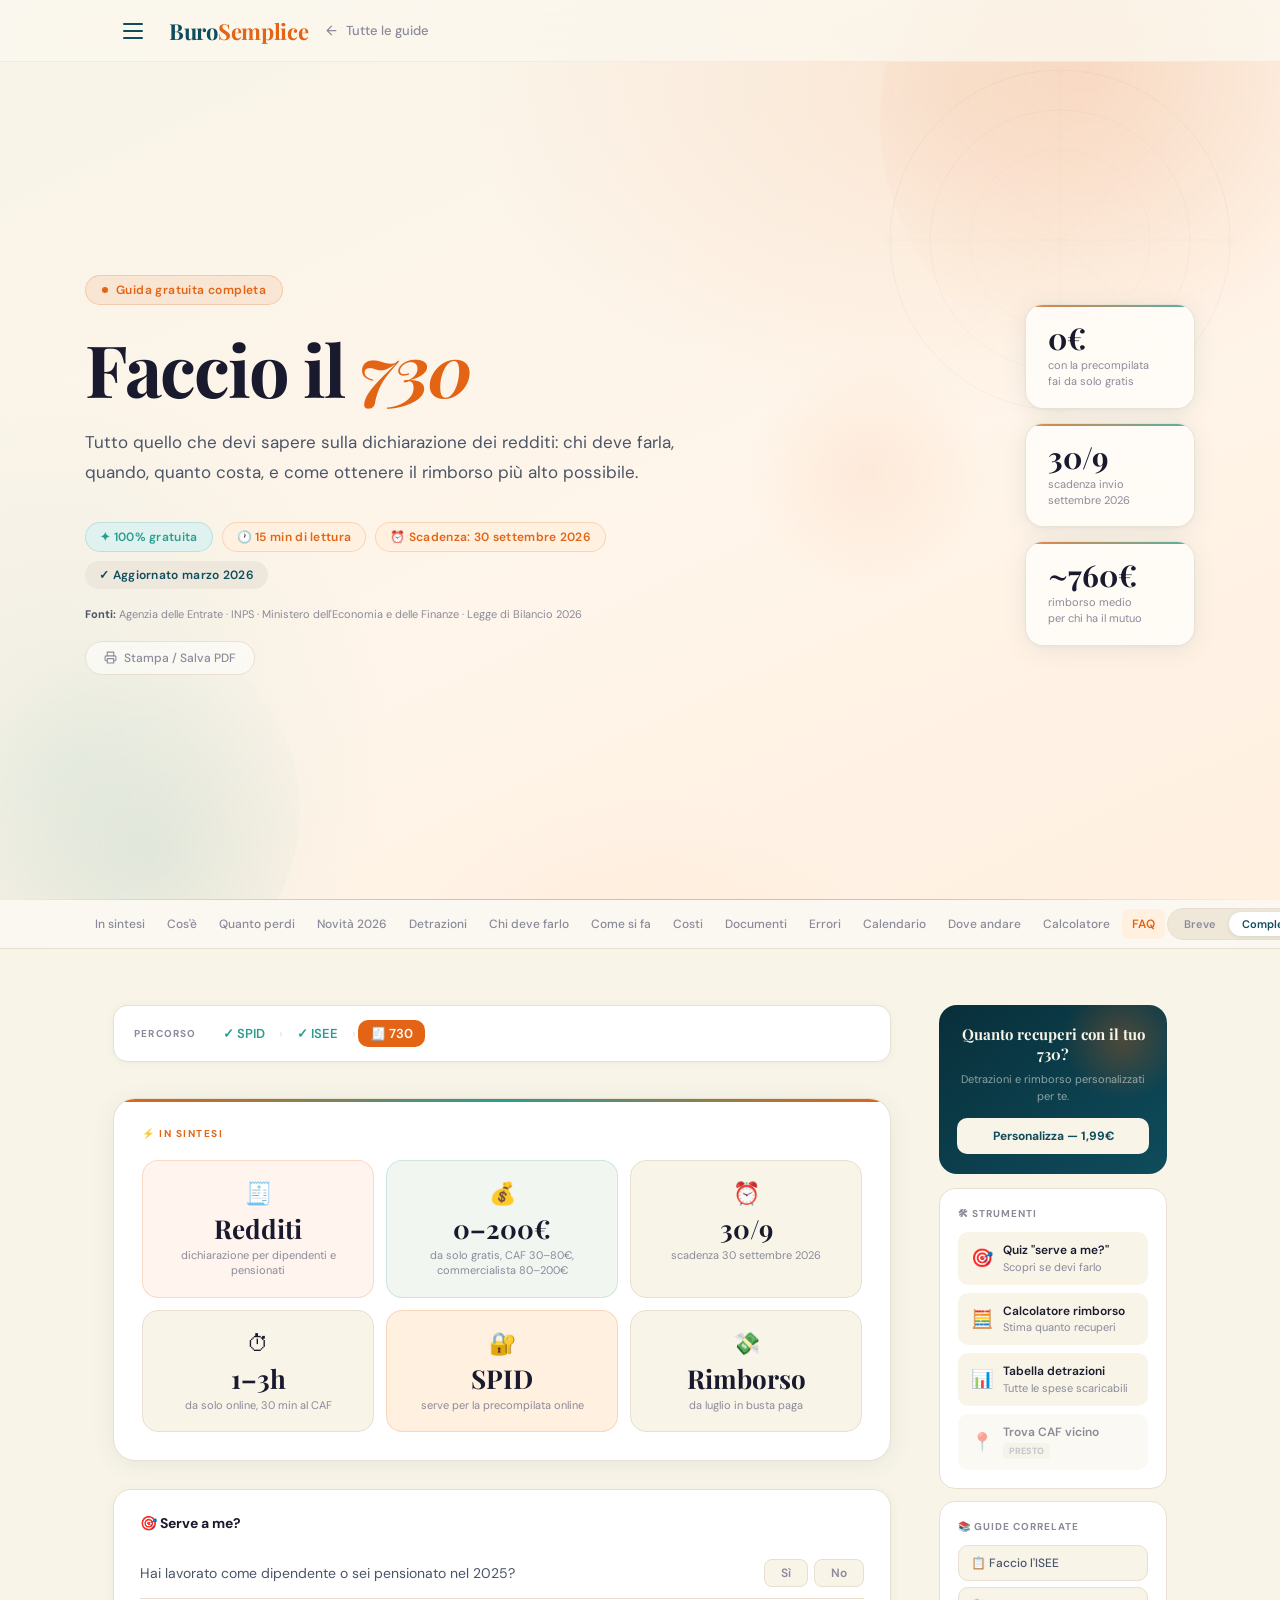
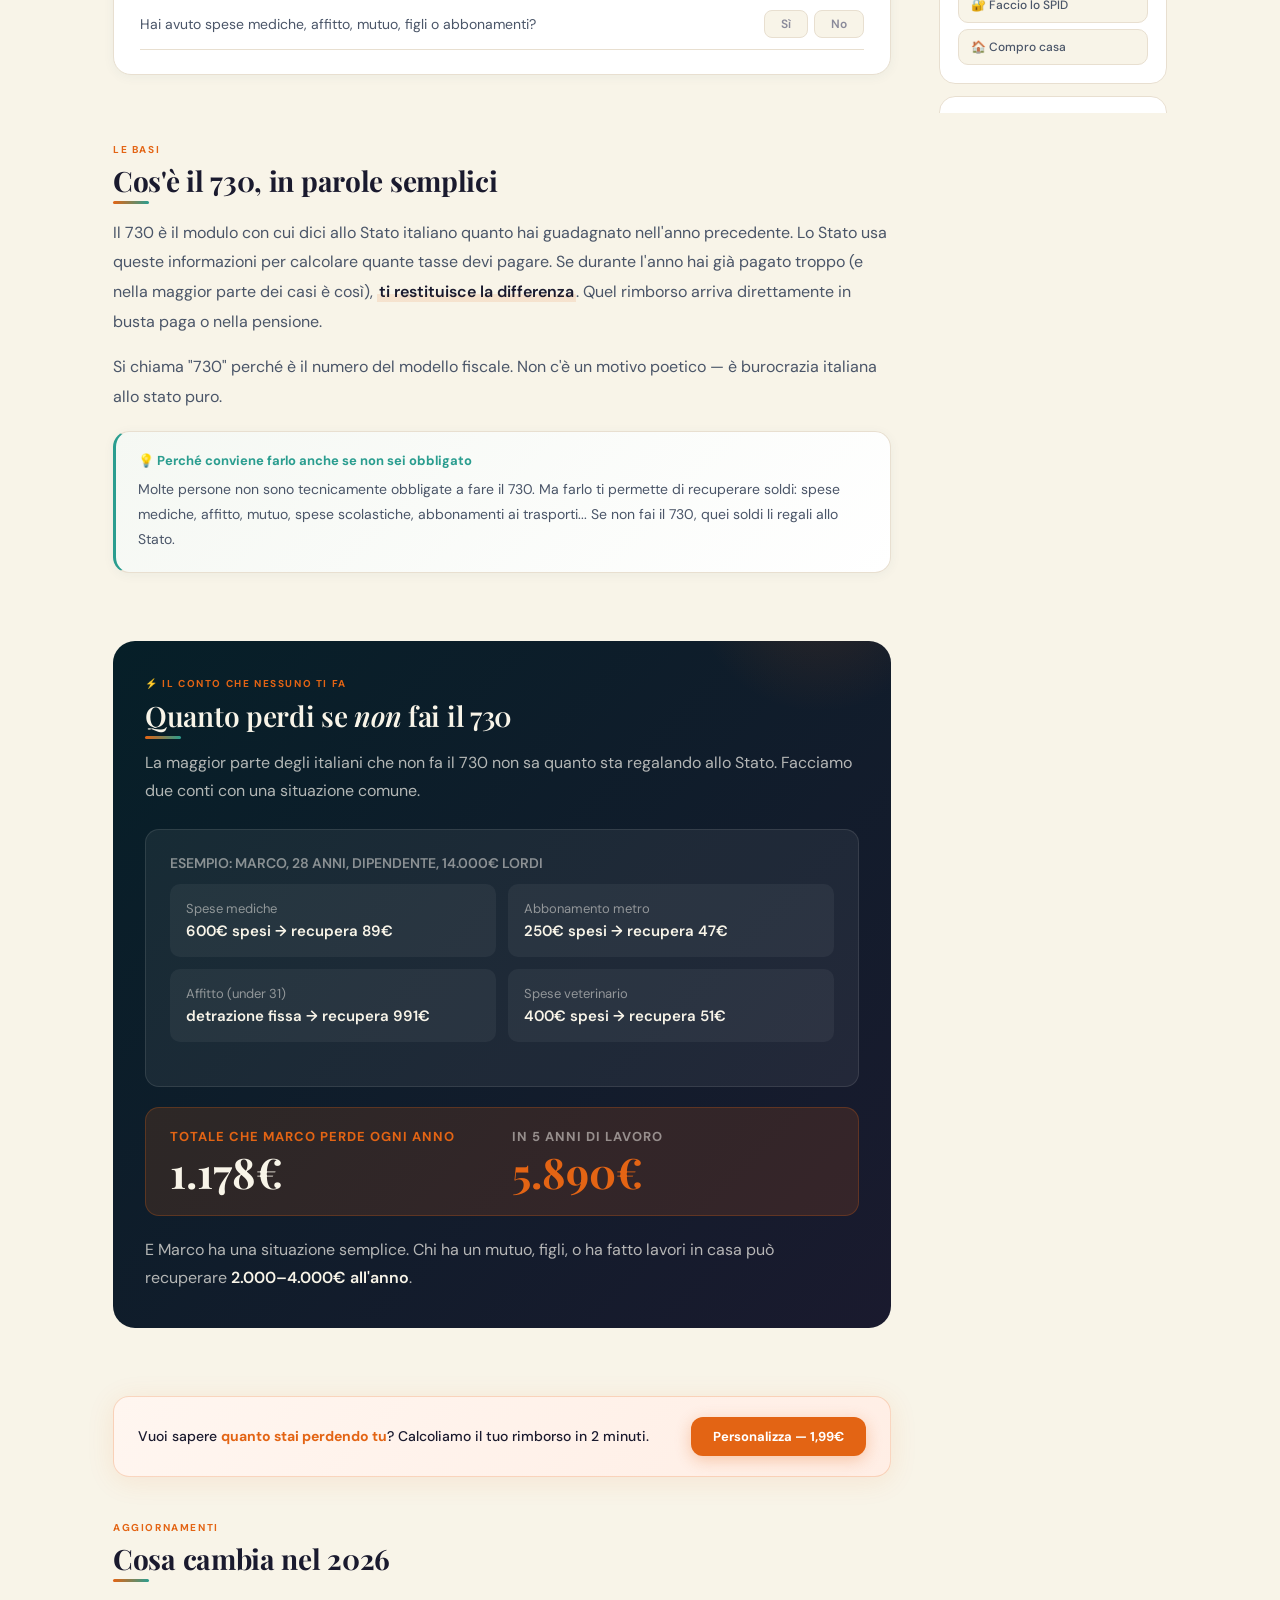
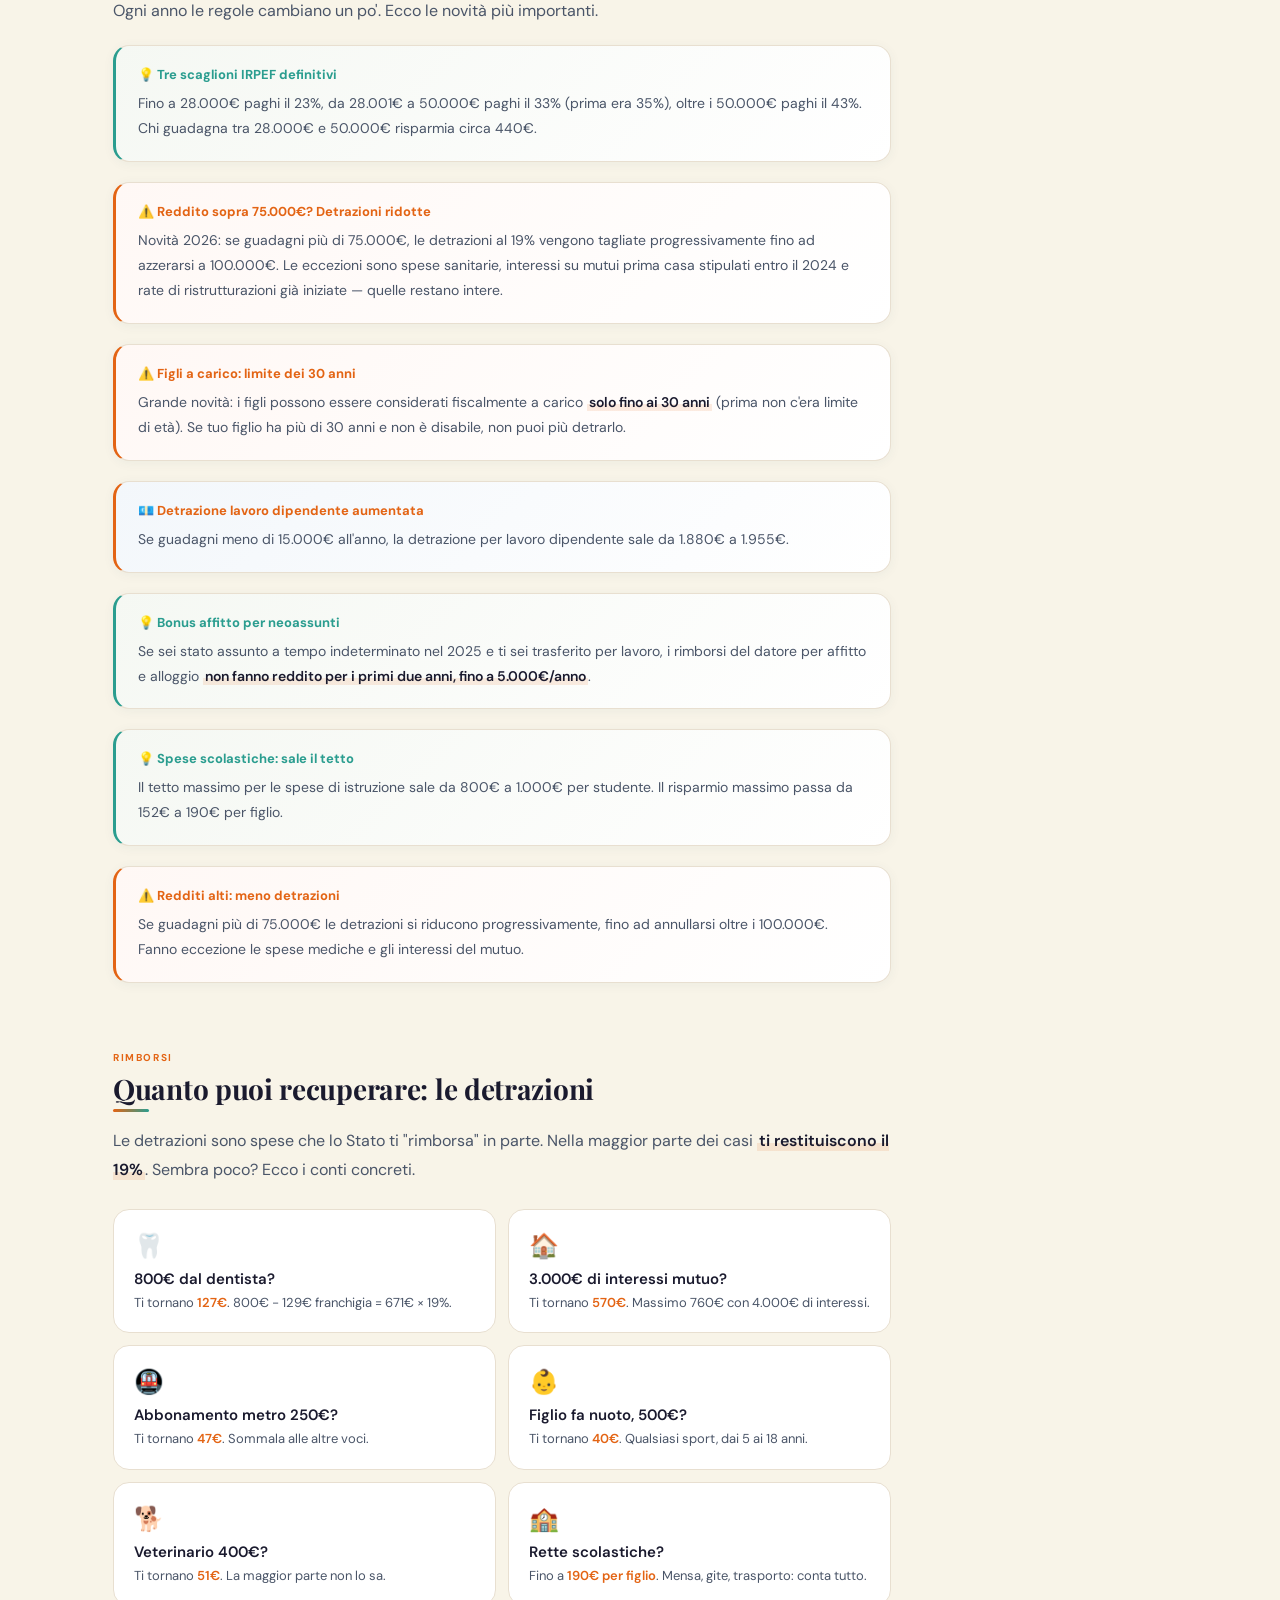
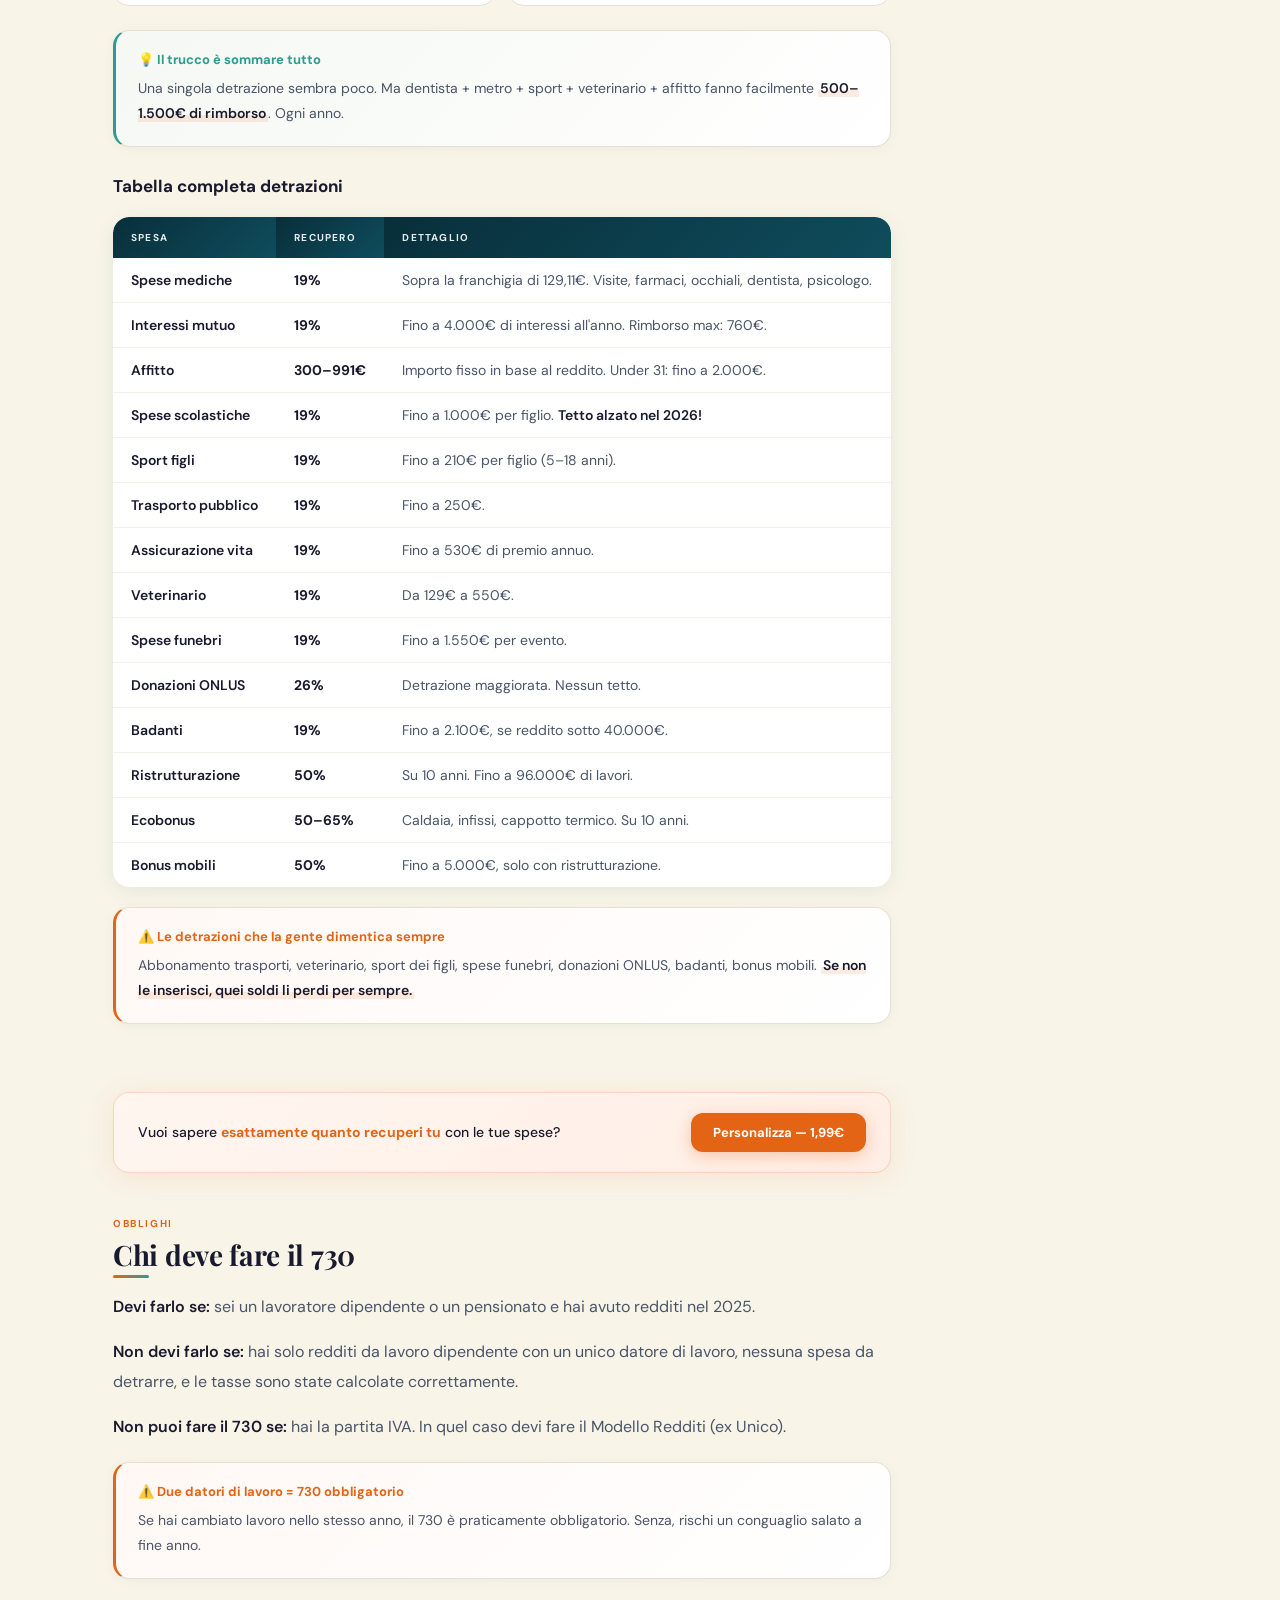
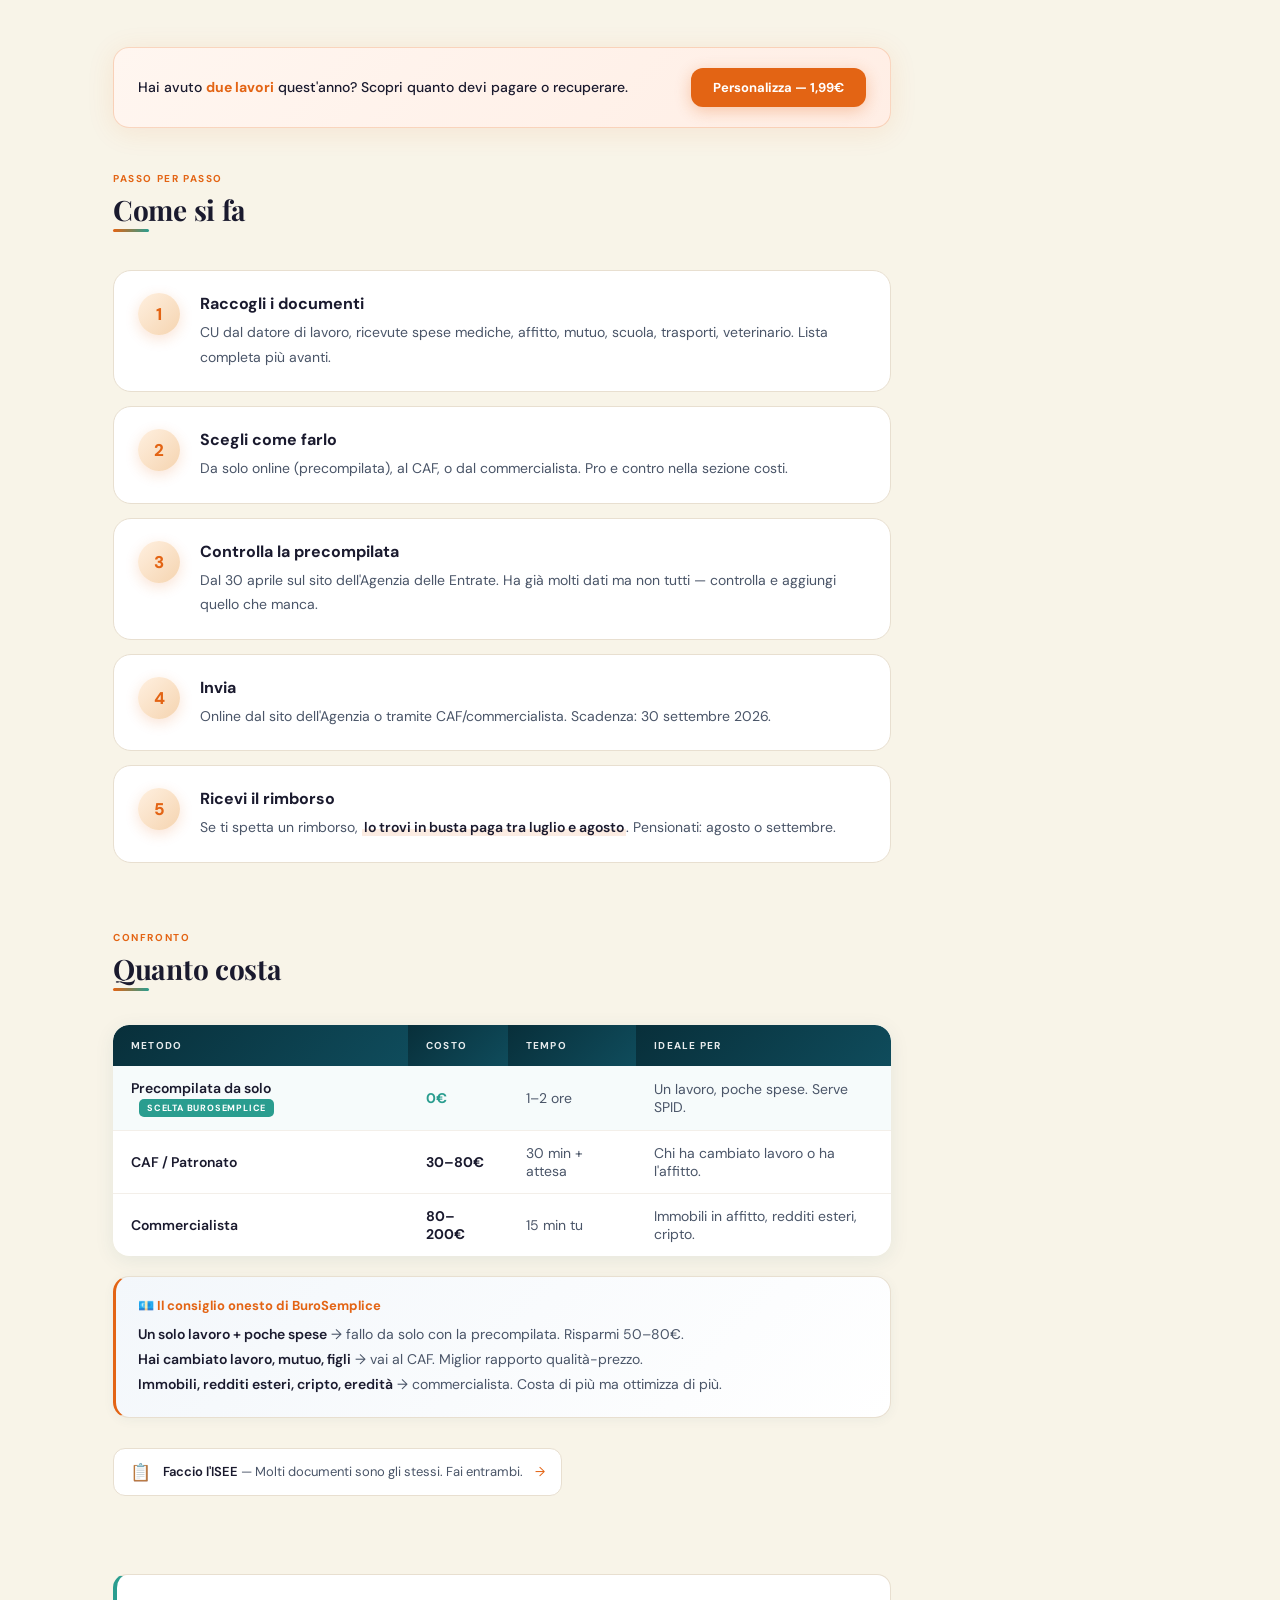
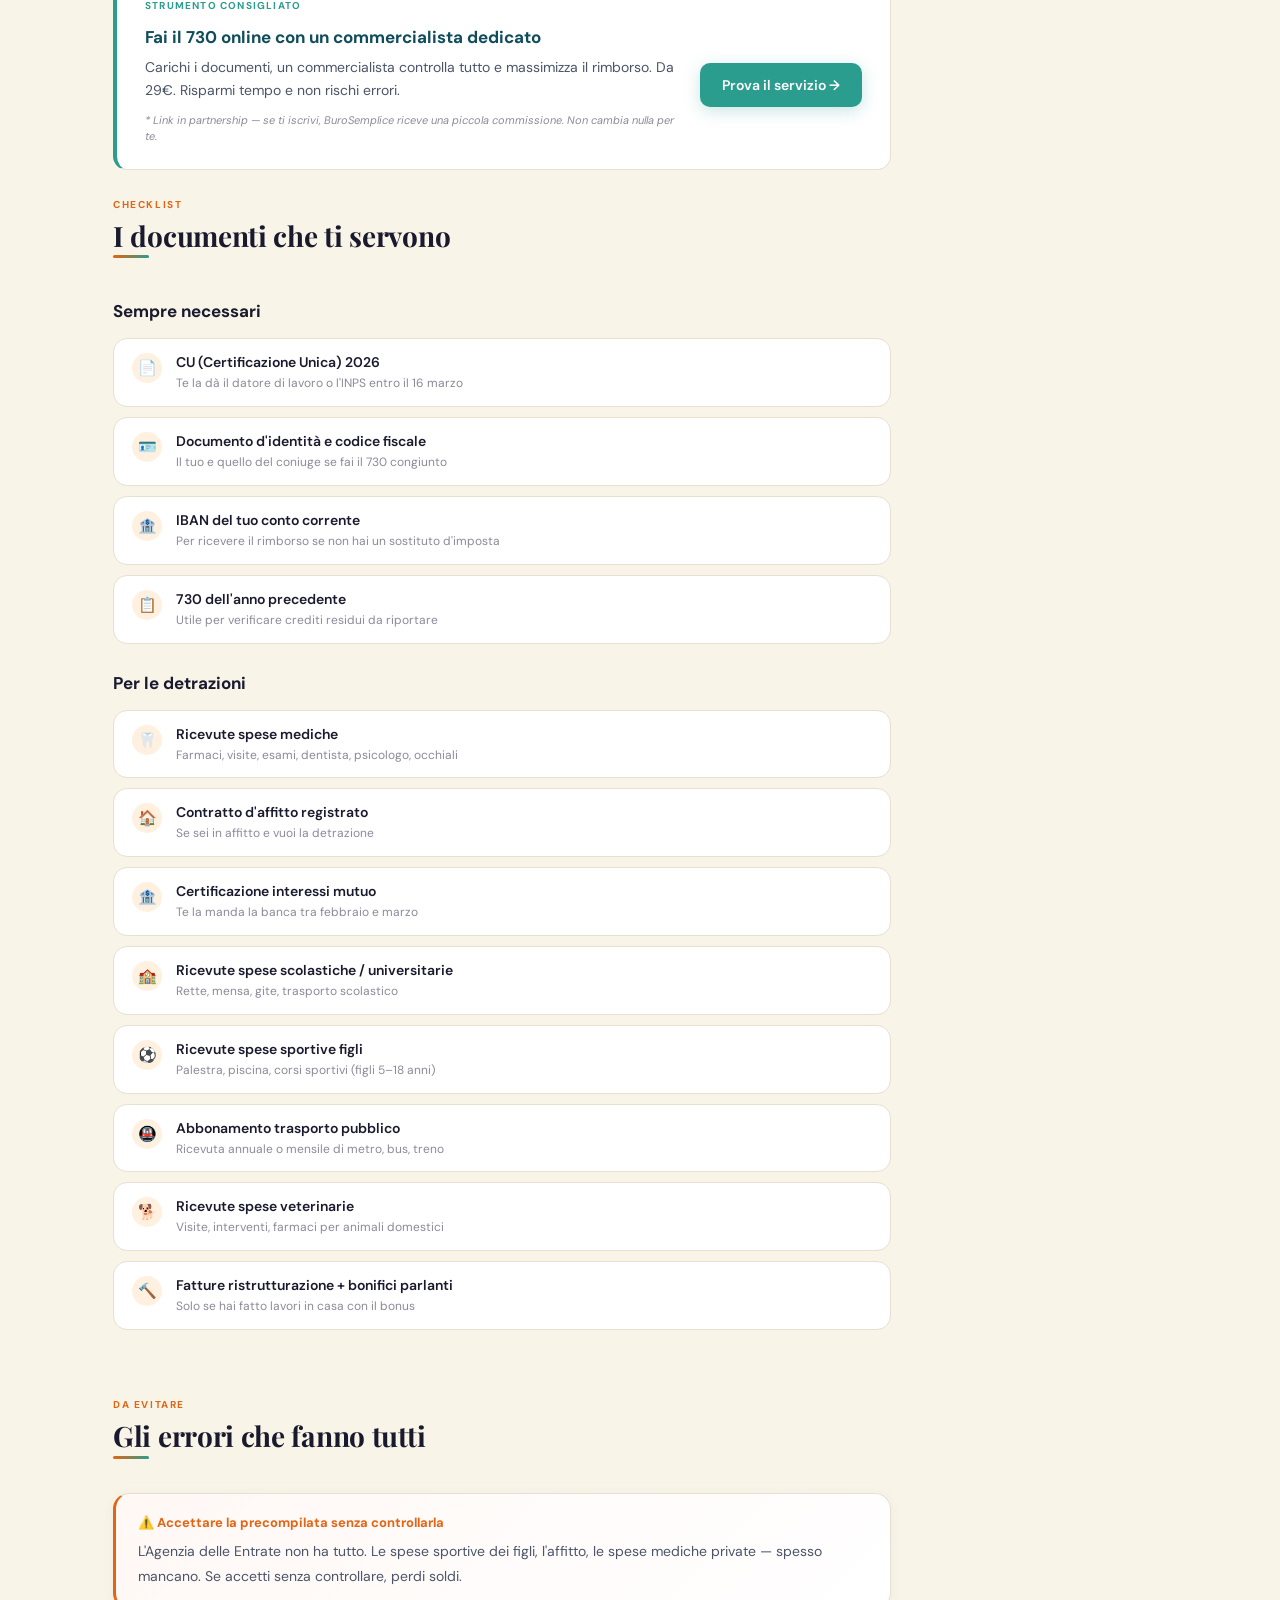
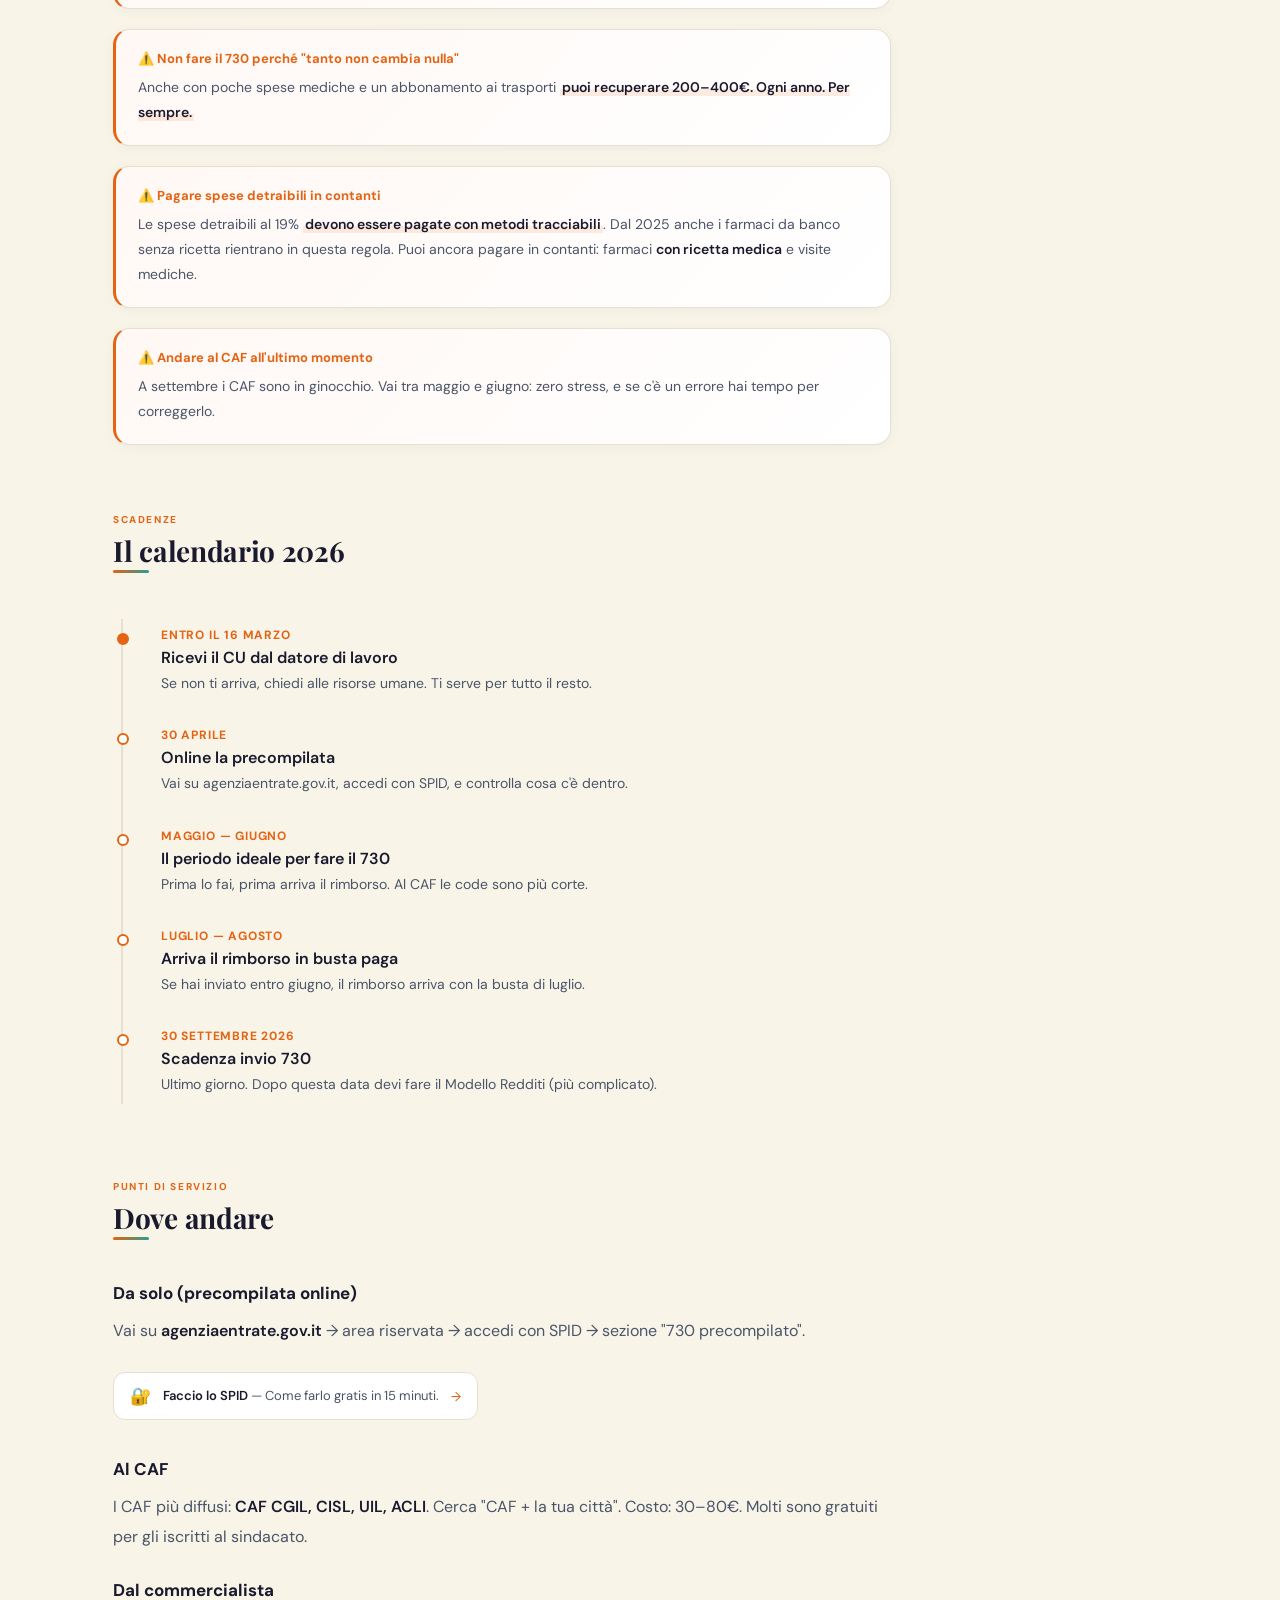
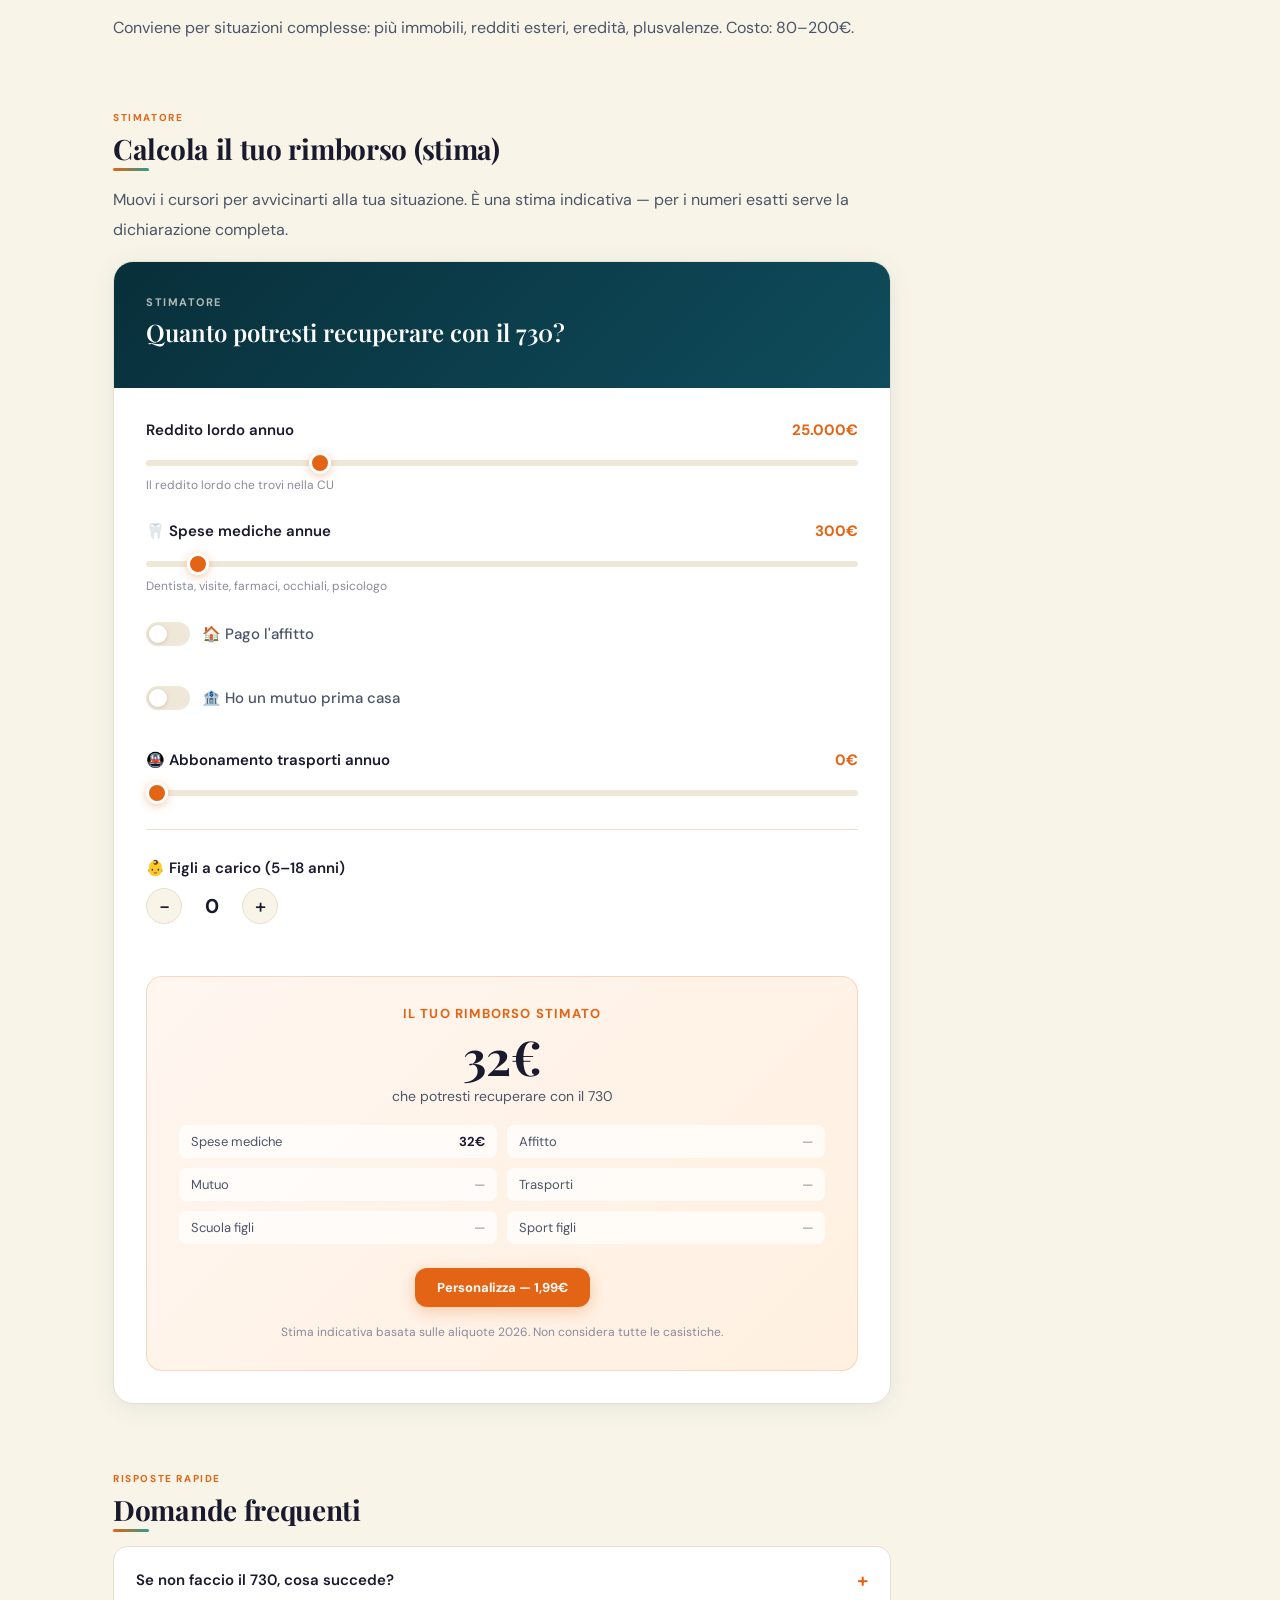
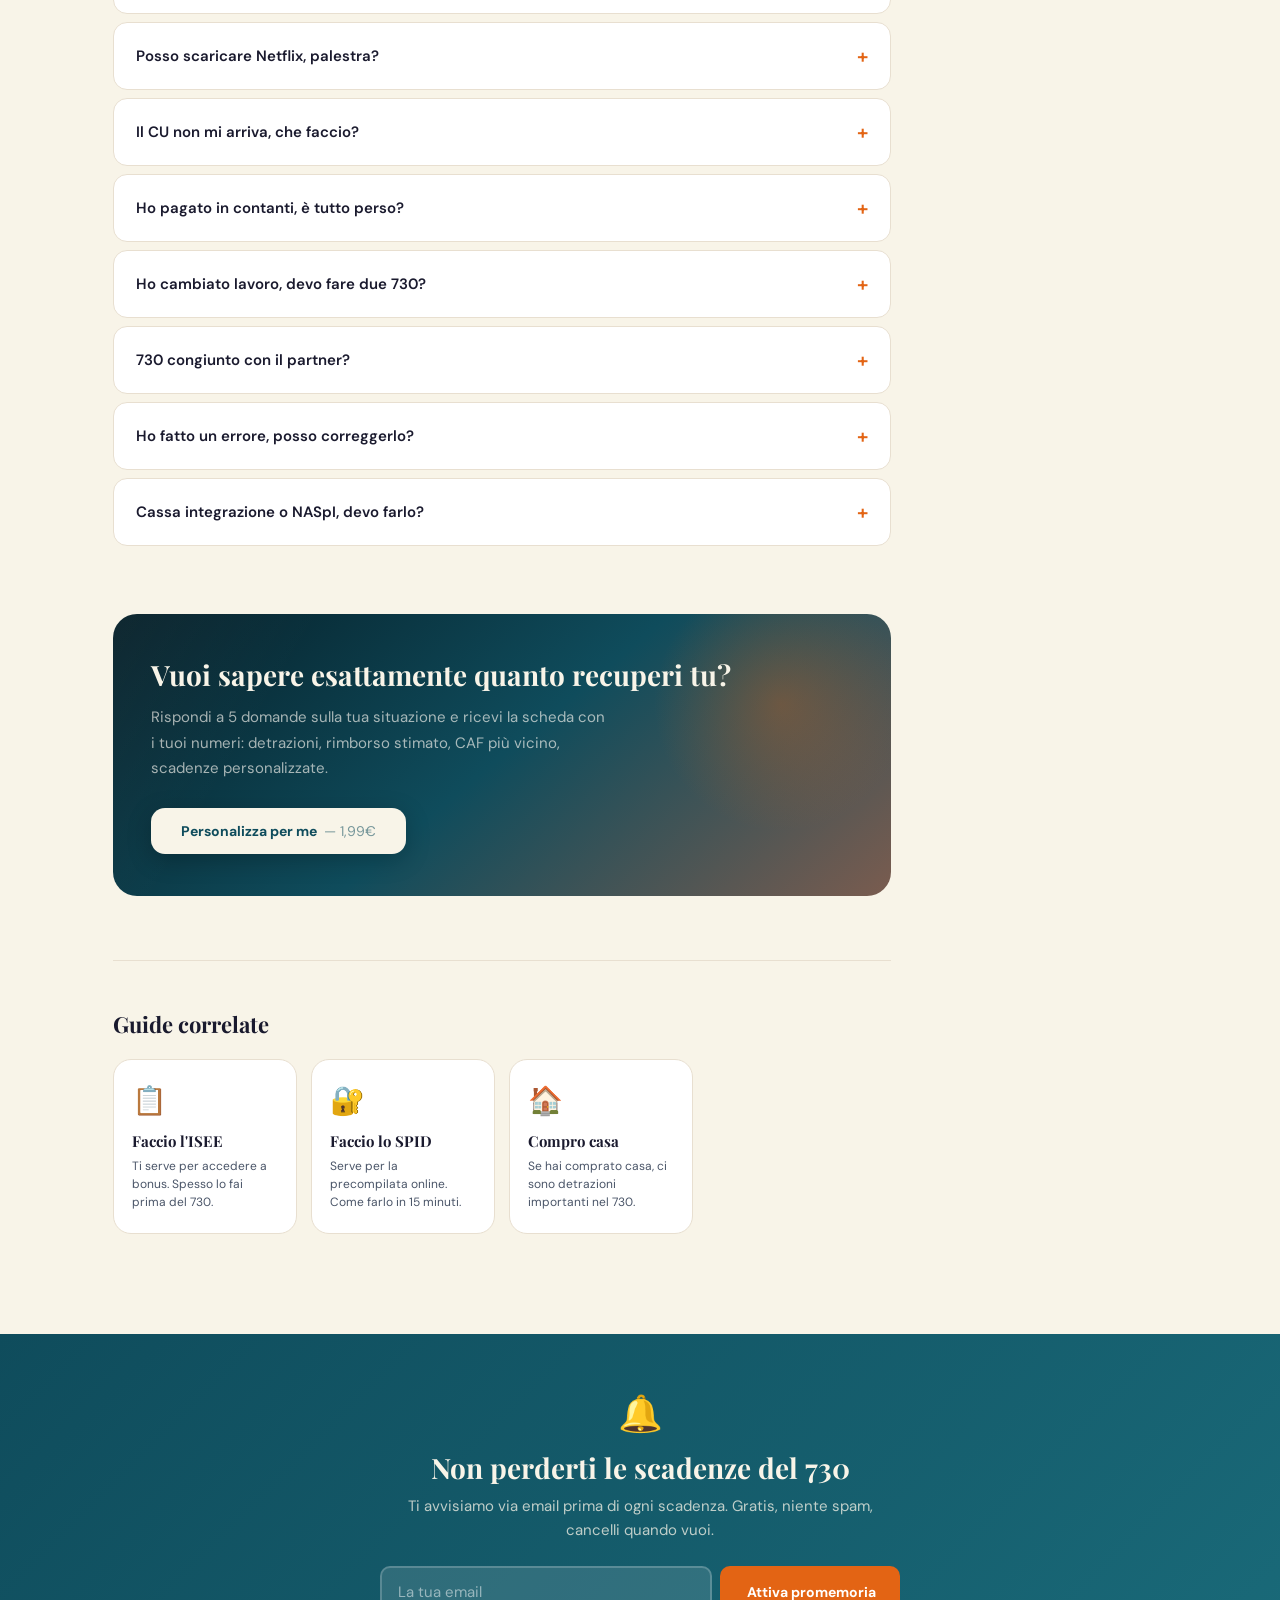
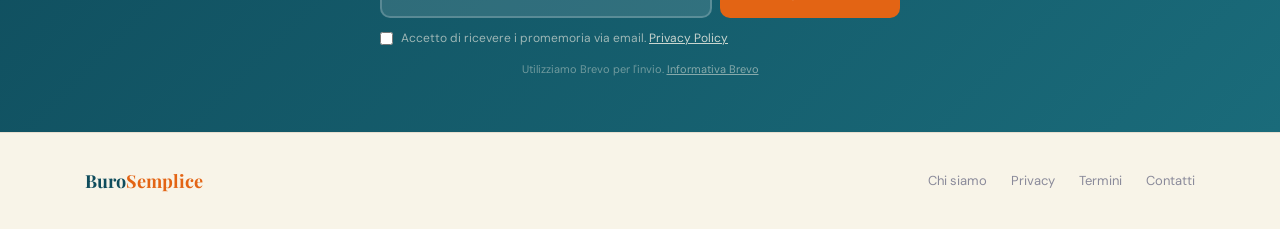
==== commit 6d4c6e04: "Add files via upload" ====
--- a/730.html
+++ b/730.html
@@ -44,6 +44,7 @@
 </script><title>Come fare il 730 nel 2026: guida completa e gratuita | BuroSemplice</title>
 <link rel="preconnect" href="https://fonts.googleapis.com">
 <link href="https://fonts.googleapis.com/css2?family=Playfair+Display:ital,wght@0,400;0,600;0,700;1,400&family=DM+Sans:wght@300;400;500;600;700&display=swap" rel="stylesheet">
+<link rel="stylesheet" href="https://sibforms.com/forms/end-form/build/sib-styles.css">
 <style>
 :root {
   --cream:#F8F4E8; --cream-dark:#EFE8D8;
@@ -448,9 +449,9 @@
 .hamburger.open .hamburger-lines span:nth-child(3) { transform:translateY(-7px) rotate(-45deg); }
 
 /* ---- MEGA MENU ---- */
-.mega-overlay { position:fixed; inset:0; top:0; background:rgba(15,76,92,.15); z-index:90; opacity:0; pointer-events:none; transition:opacity .3s; backdrop-filter:blur(2px); }
+.mega-overlay { position:fixed; inset:0; top:0; background:rgba(15,76,92,.15); z-index:250; opacity:0; pointer-events:none; transition:opacity .3s; backdrop-filter:blur(2px); }
 .mega-overlay.open { opacity:1; pointer-events:all; }
-.mega-menu { position:fixed; top:62px; left:0; right:0; z-index:95; background:#FFFFFF; border-bottom:2px solid #E8DFD0; box-shadow:0 12px 48px rgba(15,76,92,.1); transform:translateY(-10px); opacity:0; pointer-events:none; transition:all .3s cubic-bezier(.4,0,.2,1); max-height:calc(100vh - 80px); overflow-y:auto; }
+.mega-menu { position:fixed; top:64px; left:0; right:0; z-index:400; background:#FFFFFF; border-bottom:2px solid #E8DFD0; box-shadow:0 12px 48px rgba(15,76,92,.1); transform:translateY(-10px); opacity:0; pointer-events:none; transition:all .3s cubic-bezier(.4,0,.2,1); max-height:calc(100vh - 64px); overflow-y:auto; }
 .mega-menu.open { transform:translateY(0); opacity:1; pointer-events:all; }
 .mega-inner { max-width:1120px; margin:0 auto; padding:28px 24px 32px; }
 .mega-search { margin-bottom:24px; position:relative; max-width:380px; }
@@ -489,6 +490,29 @@
 @media(max-width:860px) { .mega-grid { grid-template-columns:repeat(2, 1fr); } }
 @media(max-width:520px) { .mega-grid { grid-template-columns:1fr; } .mega-inner { padding:20px; } .mega-foot { flex-direction:column; align-items:flex-start; } }
 
+/* REMIND BOX */
+.remind-box{background:linear-gradient(135deg,var(--warm-brown),#1A6B7A);padding:56px 28px;text-align:center;}
+.remind-inner{max-width:520px;margin:0 auto;}
+.remind-icon{font-size:36px;margin-bottom:12px;}
+.remind-title{font-family:'Playfair Display',serif;font-size:28px;font-weight:700;color:#F8F4E8;margin-bottom:8px;}
+.remind-desc{font-size:15px;color:rgba(248,244,232,.75);margin-bottom:24px;line-height:1.6;}
+.remind-row{display:flex;gap:8px;margin-bottom:12px;}
+.remind-input{flex:1;padding:14px 16px;border:2px solid rgba(255,255,255,.2);border-radius:10px;background:rgba(255,255,255,.12);color:#fff;font-family:'DM Sans',sans-serif;font-size:15px;outline:none;transition:border-color .2s;}
+.remind-input::placeholder{color:rgba(255,255,255,.5);}
+.remind-input:focus{border-color:var(--tc);background:rgba(255,255,255,.18);}
+.remind-btn{padding:14px 24px;border:none;border-radius:10px;background:var(--tc);color:#fff;font-family:'DM Sans',sans-serif;font-size:14px;font-weight:700;cursor:pointer;white-space:nowrap;transition:background .2s;}
+.remind-btn:hover{background:var(--tc-h);}
+.remind-check{display:flex;align-items:flex-start;gap:8px;font-size:12px;color:rgba(248,244,232,.6);text-align:left;cursor:pointer;}
+.remind-check input{margin-top:2px;flex-shrink:0;}
+.remind-check a{color:rgba(248,244,232,.8);}
+.remind-note{font-size:11px;color:rgba(248,244,232,.4);margin-top:16px;}
+.remind-note a{color:rgba(248,244,232,.5);}
+.remind-msg{max-width:520px;margin:0 auto 16px;padding:12px 16px;border-radius:8px;font-size:14px;text-align:left;}
+.remind-msg--ok{background:rgba(42,157,143,.2);color:#a8f0e0;border:1px solid rgba(42,157,143,.4);}
+.remind-msg--err{background:rgba(227,100,20,.2);color:#ffcba4;border:1px solid rgba(227,100,20,.4);}
+.input--hidden{display:none!important;}
+@media(max-width:480px){.remind-row{flex-direction:column;}.remind-title{font-size:24px;}}
+@media print{.remind-box{display:none!important;}}
 </style>
 <script type="application/ld+json">
 {
@@ -1139,6 +1163,33 @@
 </aside>
 </div>
 
+<!-- PROMEMORIA SCADENZE -->
+<div class="remind-box" id="sib-form-container">
+  <div class="remind-inner">
+    <div class="remind-icon">🔔</div>
+    <h2 class="remind-title">Non perderti le scadenze del 730</h2>
+    <p class="remind-desc">Ti avvisiamo via email prima di ogni scadenza. Gratis, niente spam, cancelli quando vuoi.</p>
+    <div id="error-message" class="remind-msg remind-msg--err" style="display:none;">La tua iscrizione non può essere convalidata.</div>
+    <div id="success-message" class="remind-msg remind-msg--ok" style="display:none;">Fatto! Controlla l'email e clicca il link per confermare. Ti avviseremo prima di ogni scadenza.</div>
+    <form id="sib-form" method="POST" action="https://26076dda.sibforms.com/serve/[base64]" data-type="subscription">
+      <div class="remind-row">
+        <input class="remind-input input" type="email" id="EMAIL" name="EMAIL" autocomplete="off" placeholder="La tua email" data-required="true" required />
+        <button class="remind-btn sib-form-block__button sib-form-block__button-with-loader" type="submit" form="sib-form">
+          <svg class="icon clickable__icon progress-indicator__icon sib-hide-loader-icon" viewBox="0 0 512 512" style="width:0;height:0;"><path d="M460.116 373.846l-20.823-12.022c-5.541-3.199-7.54-10.159-4.663-15.874 30.137-59.886 28.343-131.652-5.386-189.946-33.641-58.394-94.896-95.833-161.827-99.676C261.028 55.961 256 50.751 256 44.352V20.309c0-6.904 5.808-12.337 12.703-11.982 83.556 4.306 160.163 50.864 202.11 123.677 42.063 72.696 44.079 162.316 6.031 236.832-3.14 6.148-10.75 8.461-16.728 5.01z"/></svg>
+          Attiva promemoria
+        </button>
+      </div>
+      <label class="remind-check">
+        <input type="checkbox" class="input_replaced" value="1" id="OPT_IN" name="OPT_IN" required />
+        <span>Accetto di ricevere i promemoria via email. <a href="privacy.html" target="_blank">Privacy Policy</a></span>
+      </label>
+      <input type="text" name="email_address_check" value="" class="input--hidden" style="display:none;">
+      <input type="hidden" name="locale" value="it">
+    </form>
+    <p class="remind-note">Utilizziamo Brevo per l'invio. <a href="https://www.brevo.com/it/legal/privacypolicy/" target="_blank">Informativa Brevo</a></p>
+  </div>
+</div>
+
 <footer><div class="fi"><div class="fbrand">Buro<span>Semplice</span></div><div class="flinks"><a href="chi-siamo.html">Chi siamo</a><a href="privacy.html">Privacy</a><a href="termini.html">Termini</a><a href="contatti.html">Contatti</a></div></div></footer>
 
 <script>
@@ -1249,5 +1300,15 @@
   });
 })();
 </script>
+<script>
+window.REQUIRED_CODE_ERROR_MESSAGE = 'Scegli un prefisso paese';
+window.LOCALE = 'it';
+window.EMAIL_INVALID_MESSAGE = window.SMS_INVALID_MESSAGE = "Le informazioni fornite non sono valide. Controlla il formato del campo e riprova.";
+window.REQUIRED_ERROR_MESSAGE = "Questo campo non può essere lasciato vuoto. ";
+window.GENERIC_INVALID_MESSAGE = "Le informazioni fornite non sono valide. Controlla il formato del campo e riprova.";
+window.translation = {common:{selectedList:'{quantity} lista selezionata',selectedLists:'{quantity} liste selezionate',selectedOption:'{quantity} selezionato',selectedOptions:'{quantity} selezionati'}};
+var AUTOHIDE = Boolean(0);
+</script>
+<script defer src="https://sibforms.com/forms/end-form/build/main.js"></script>
 </body>
 </html>
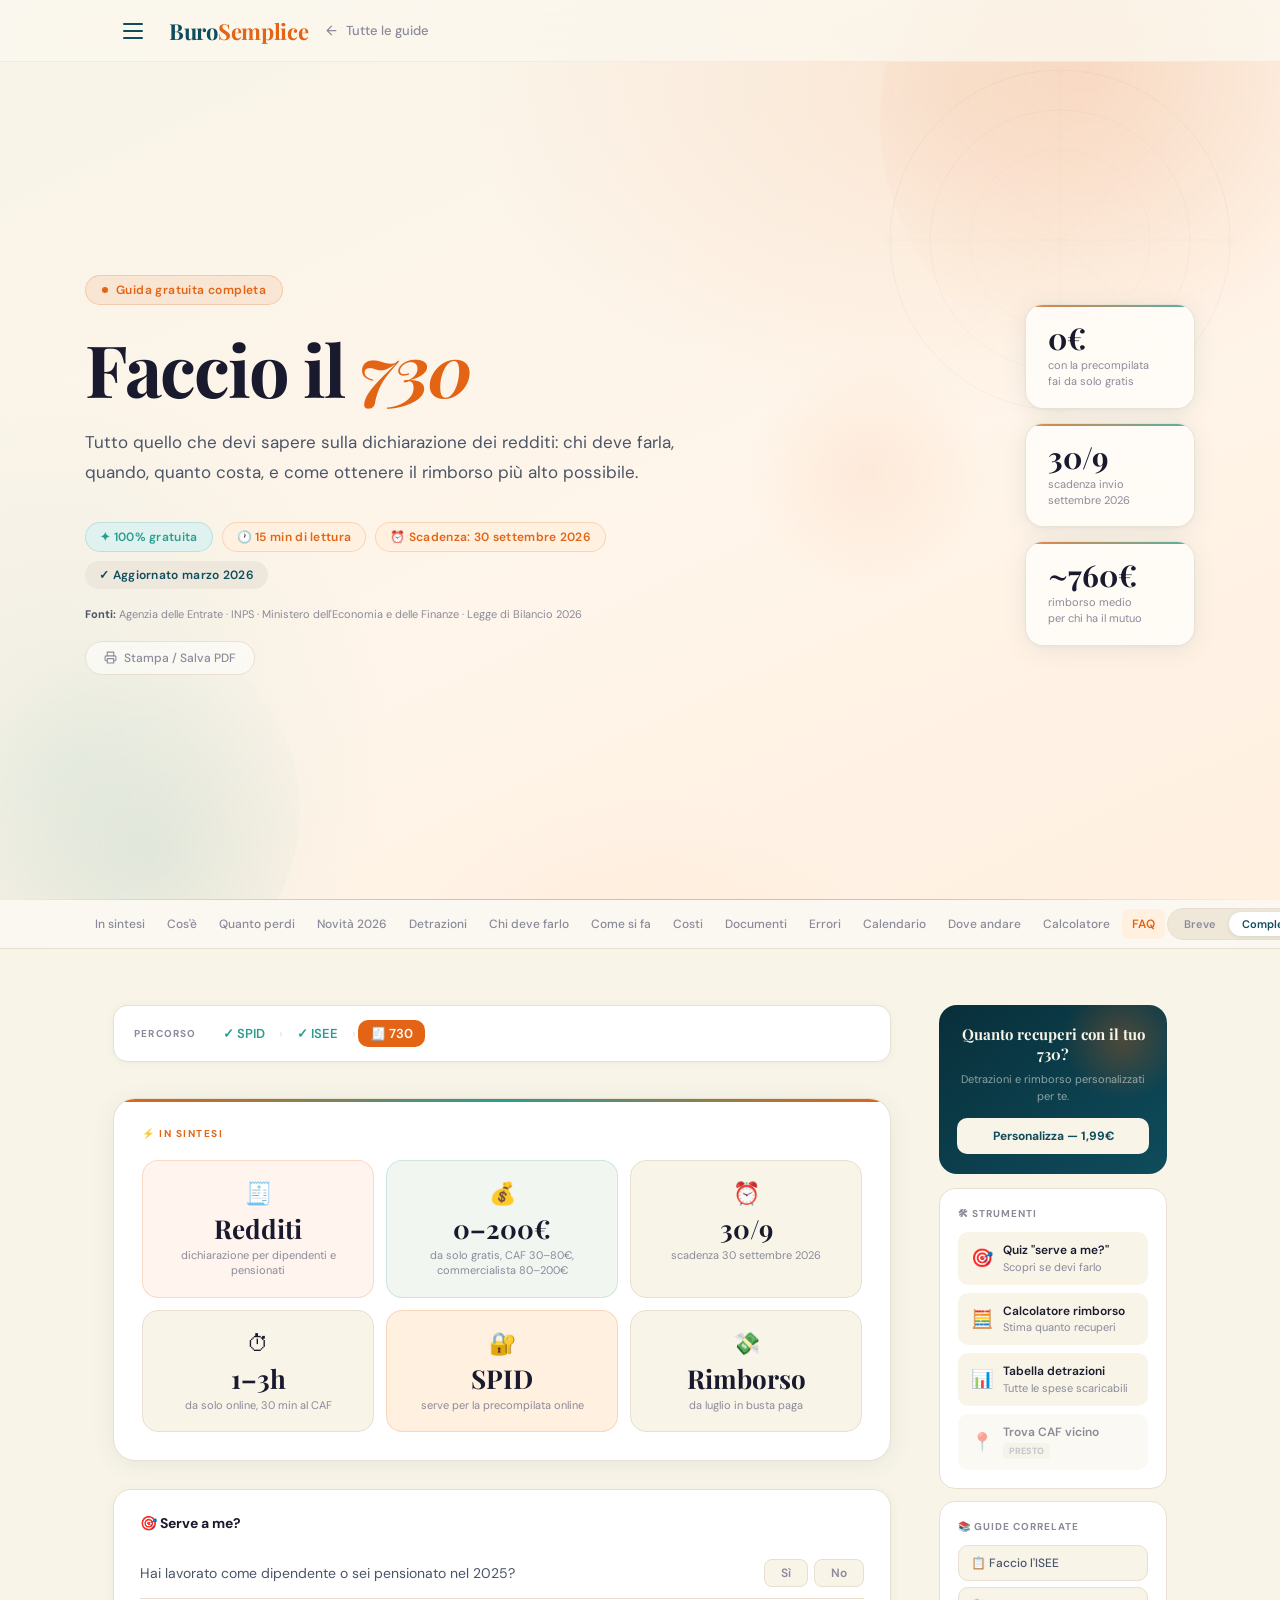
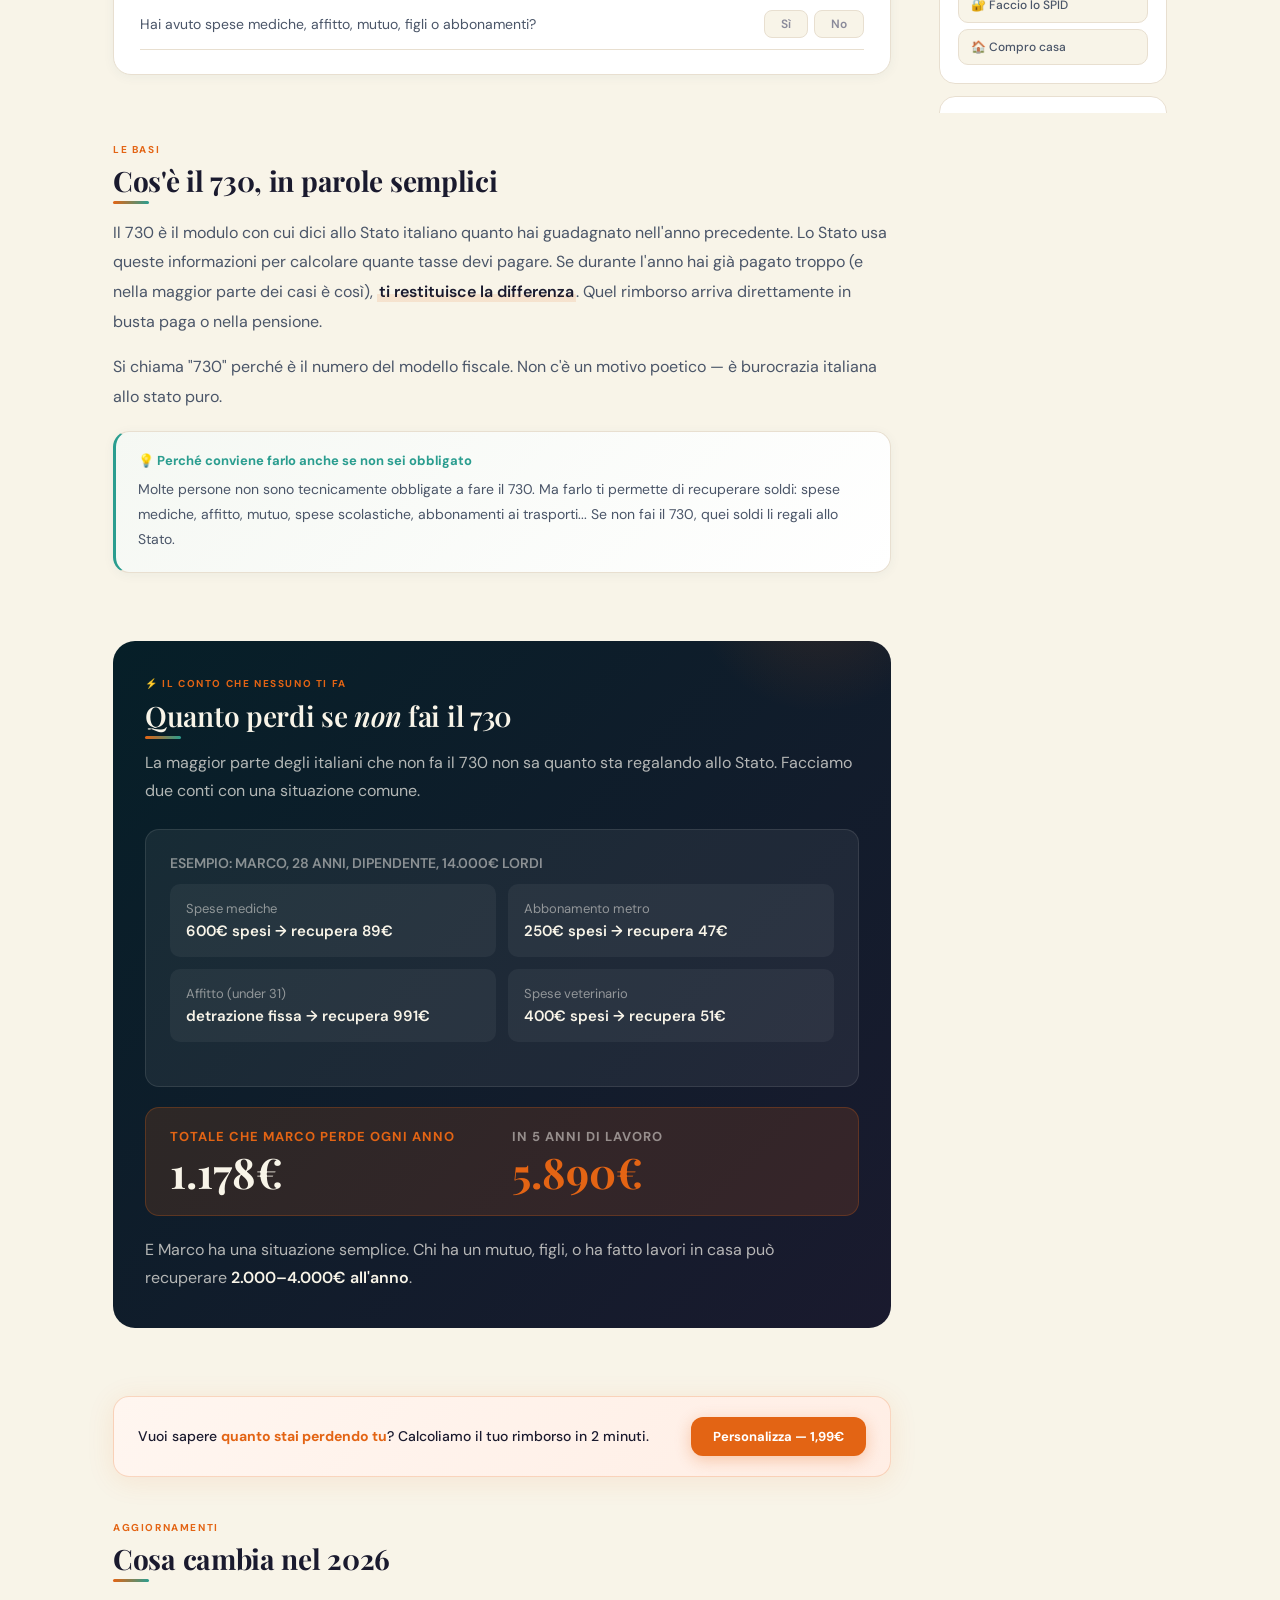
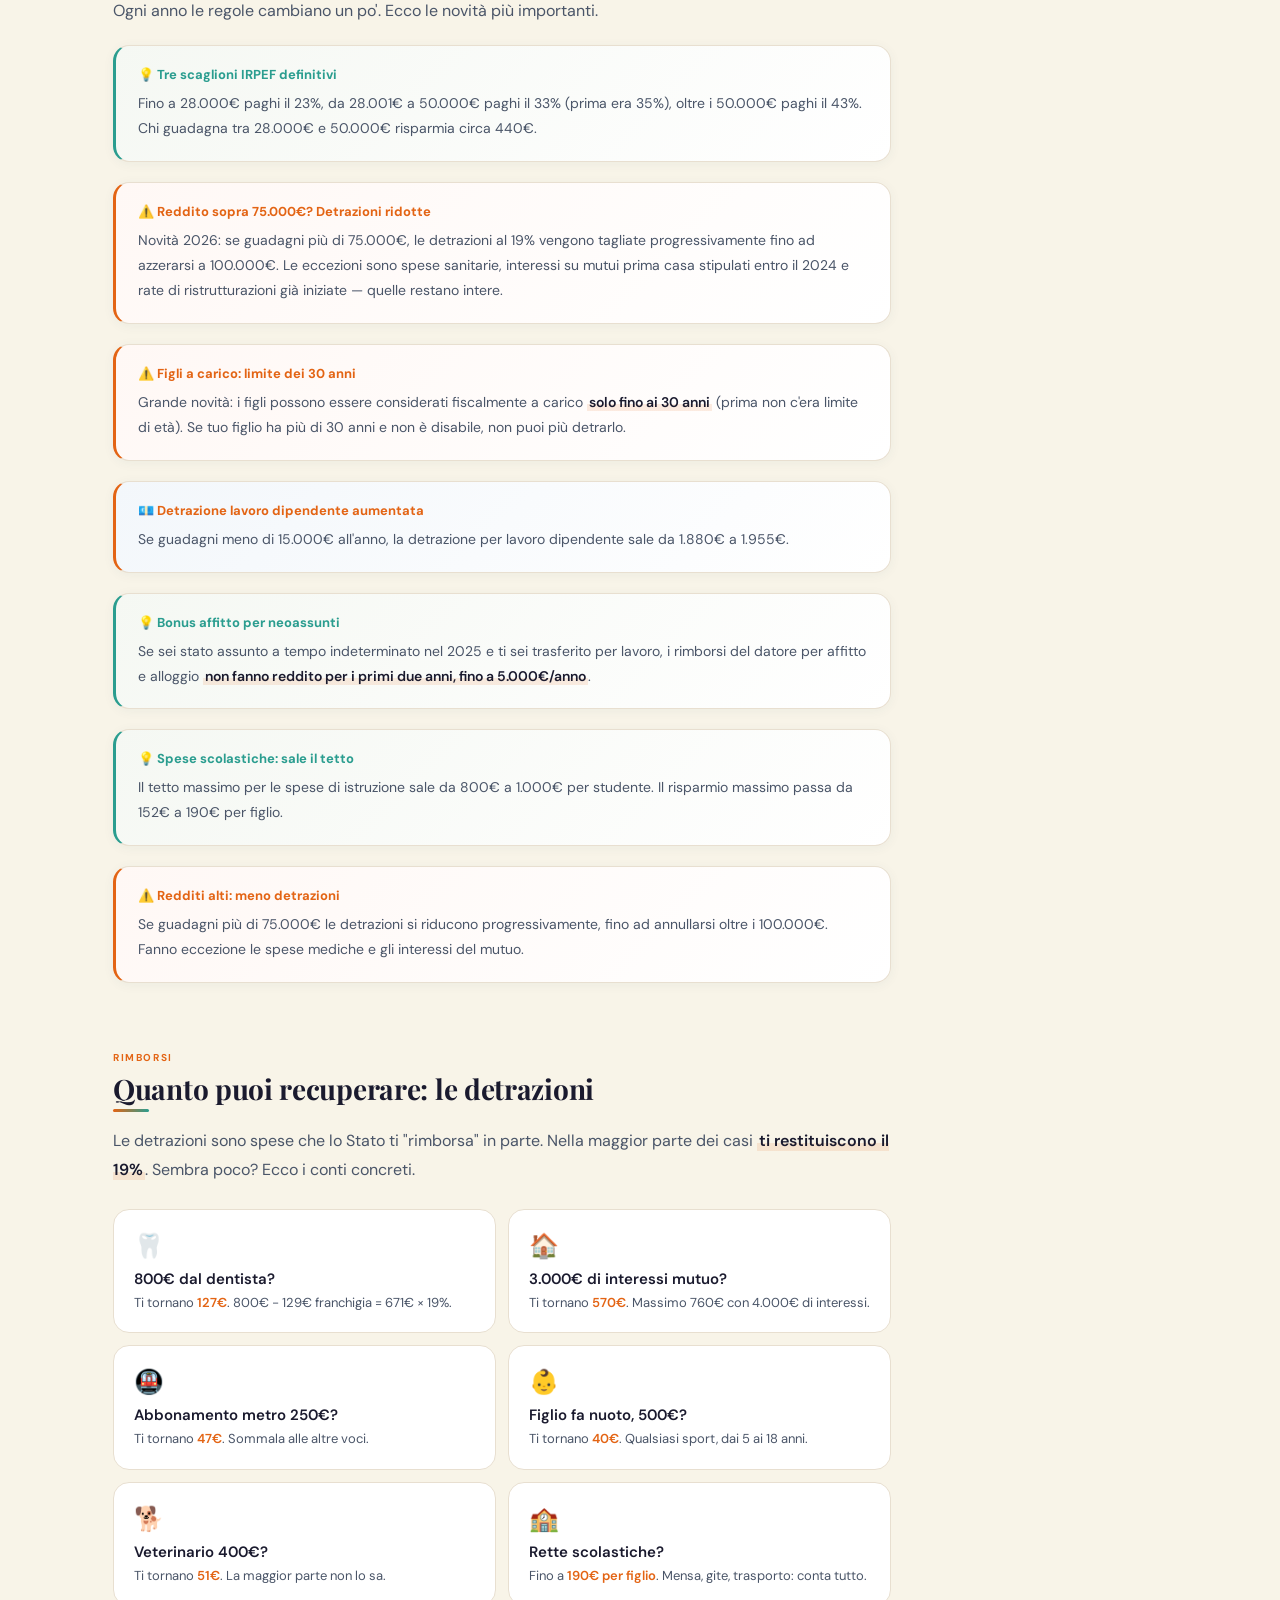
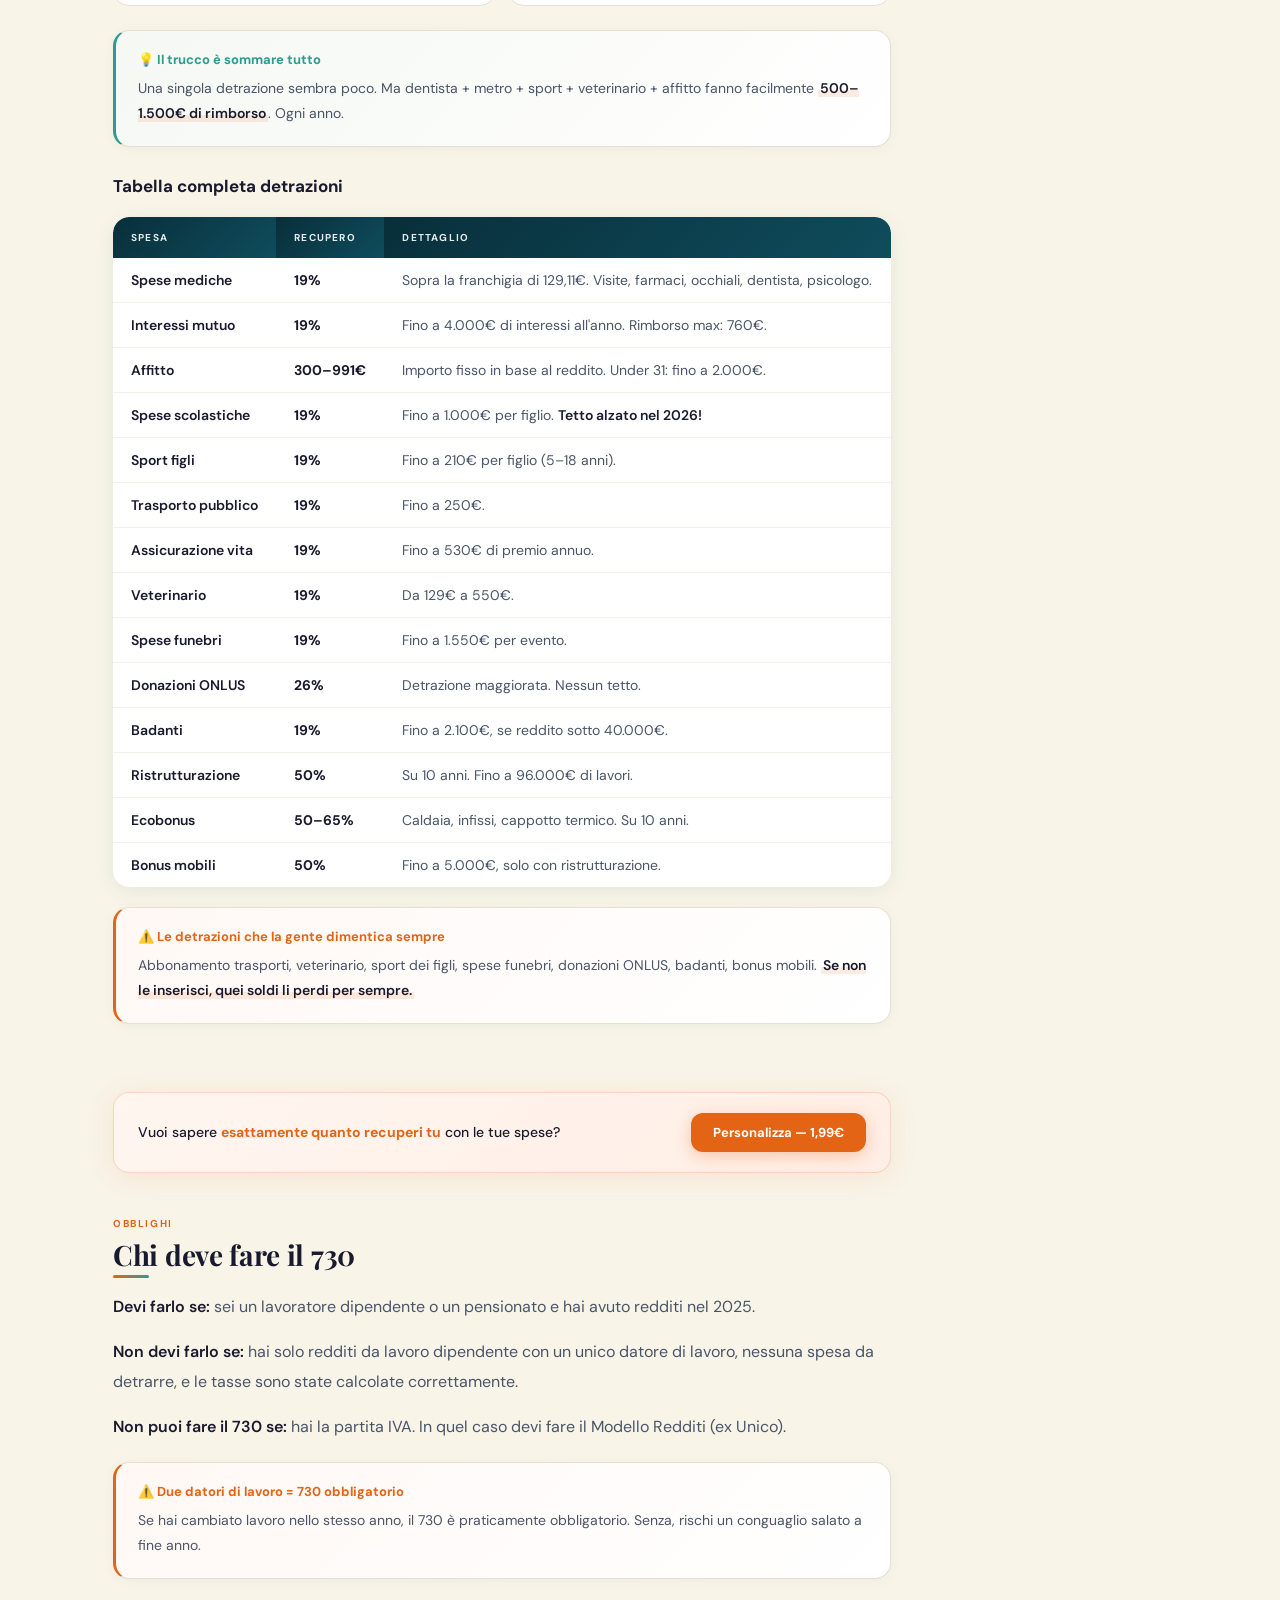
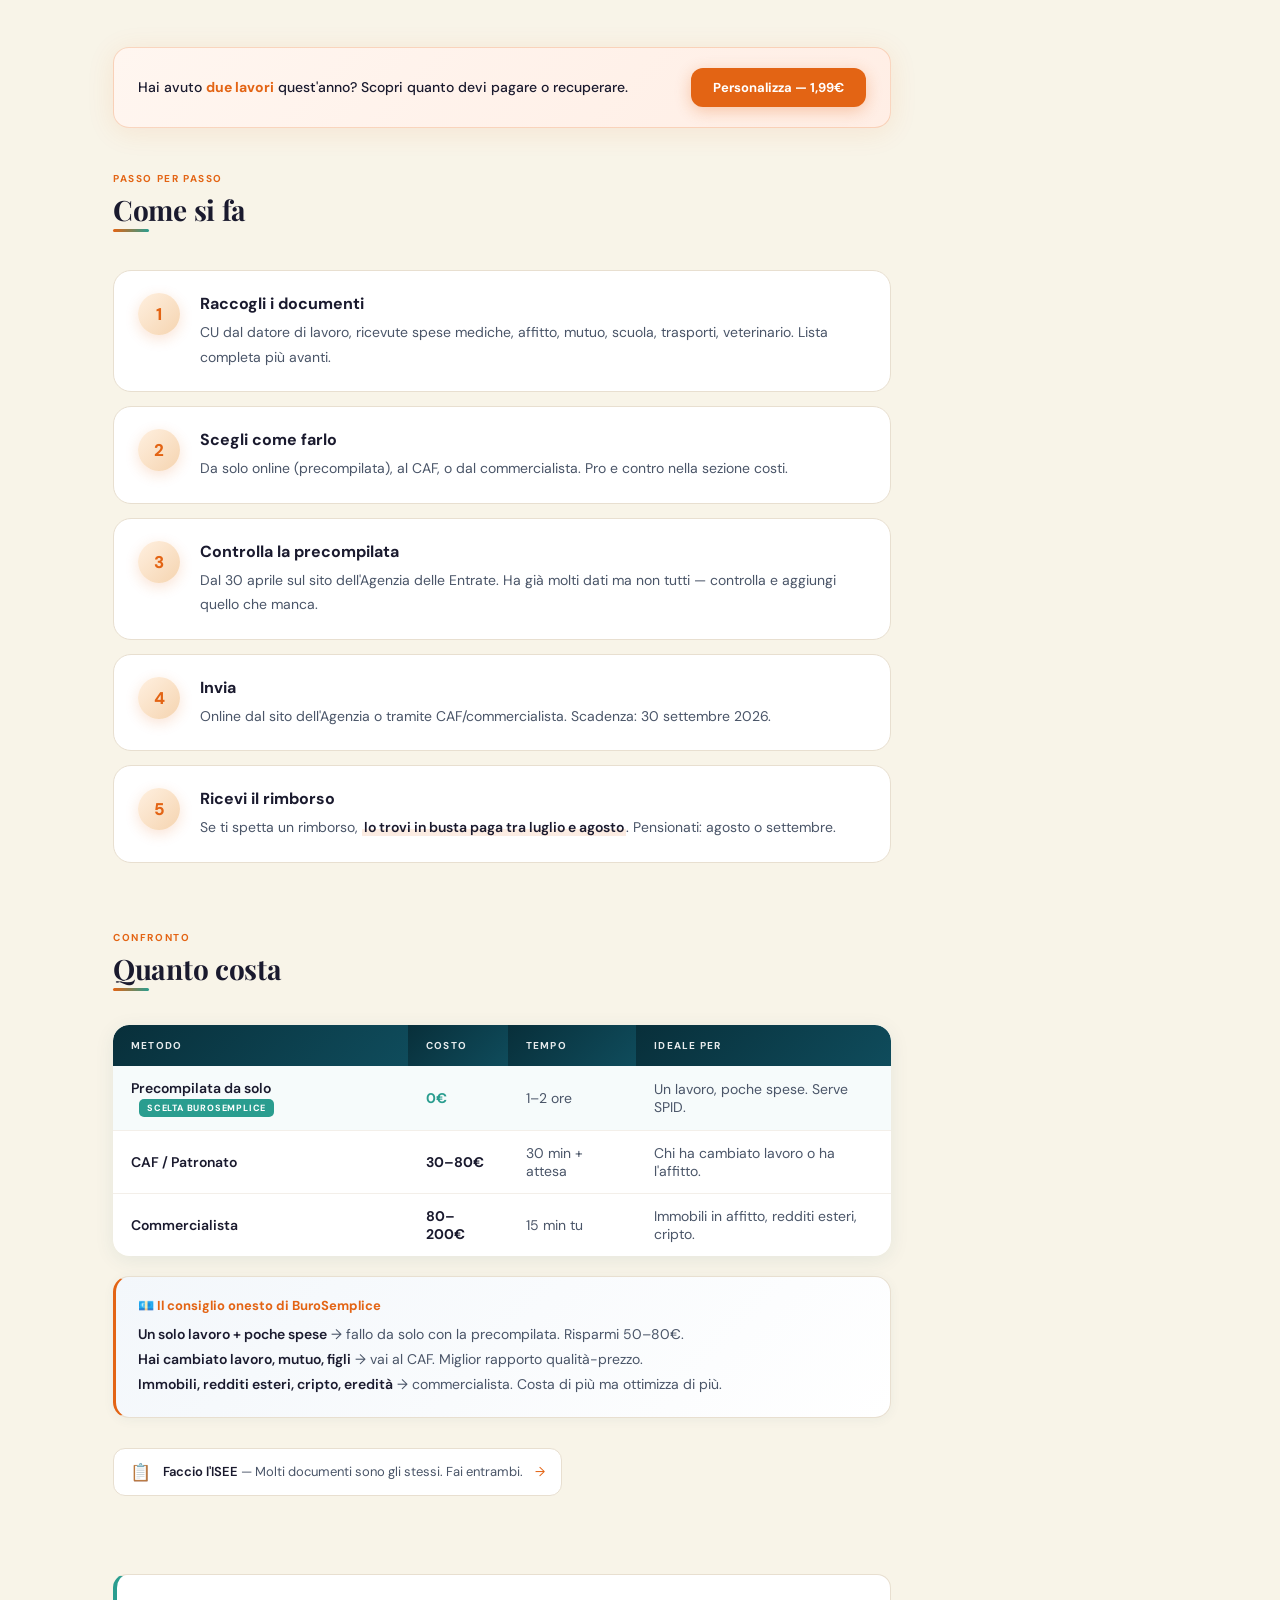
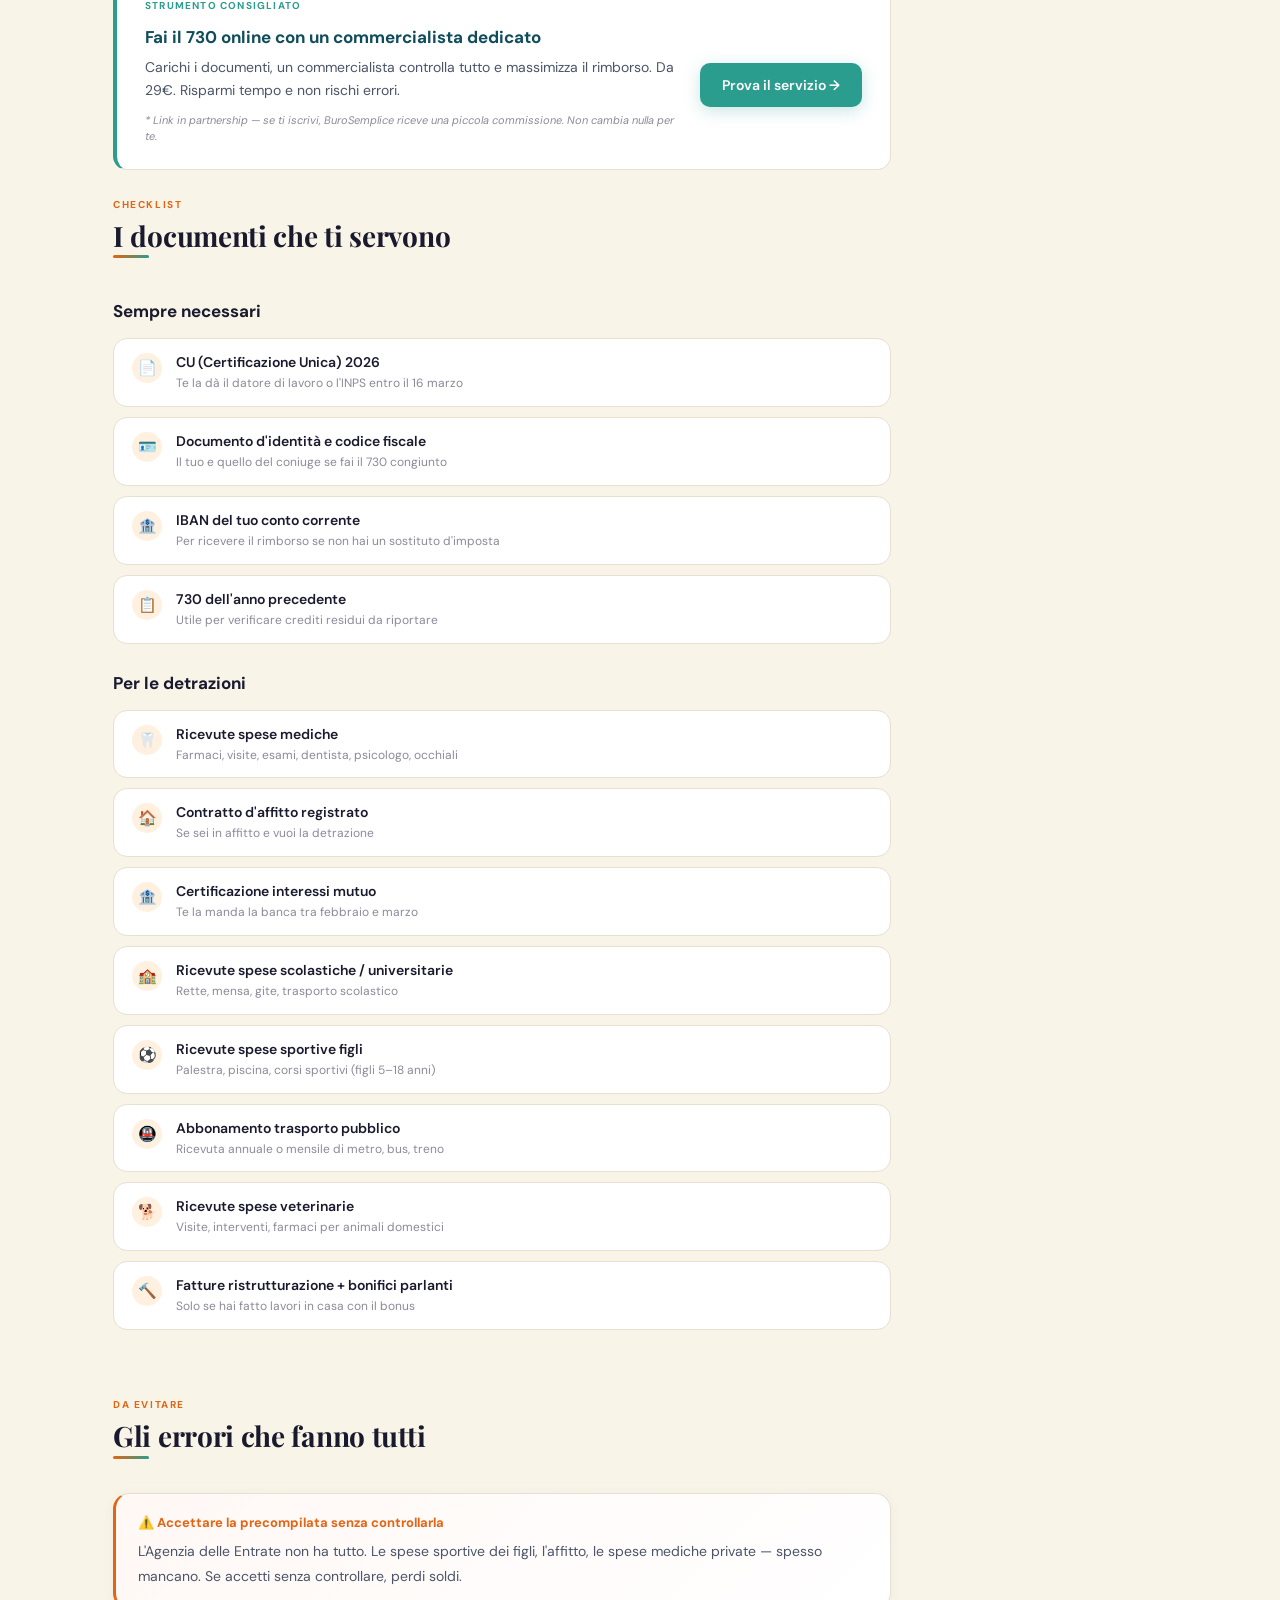
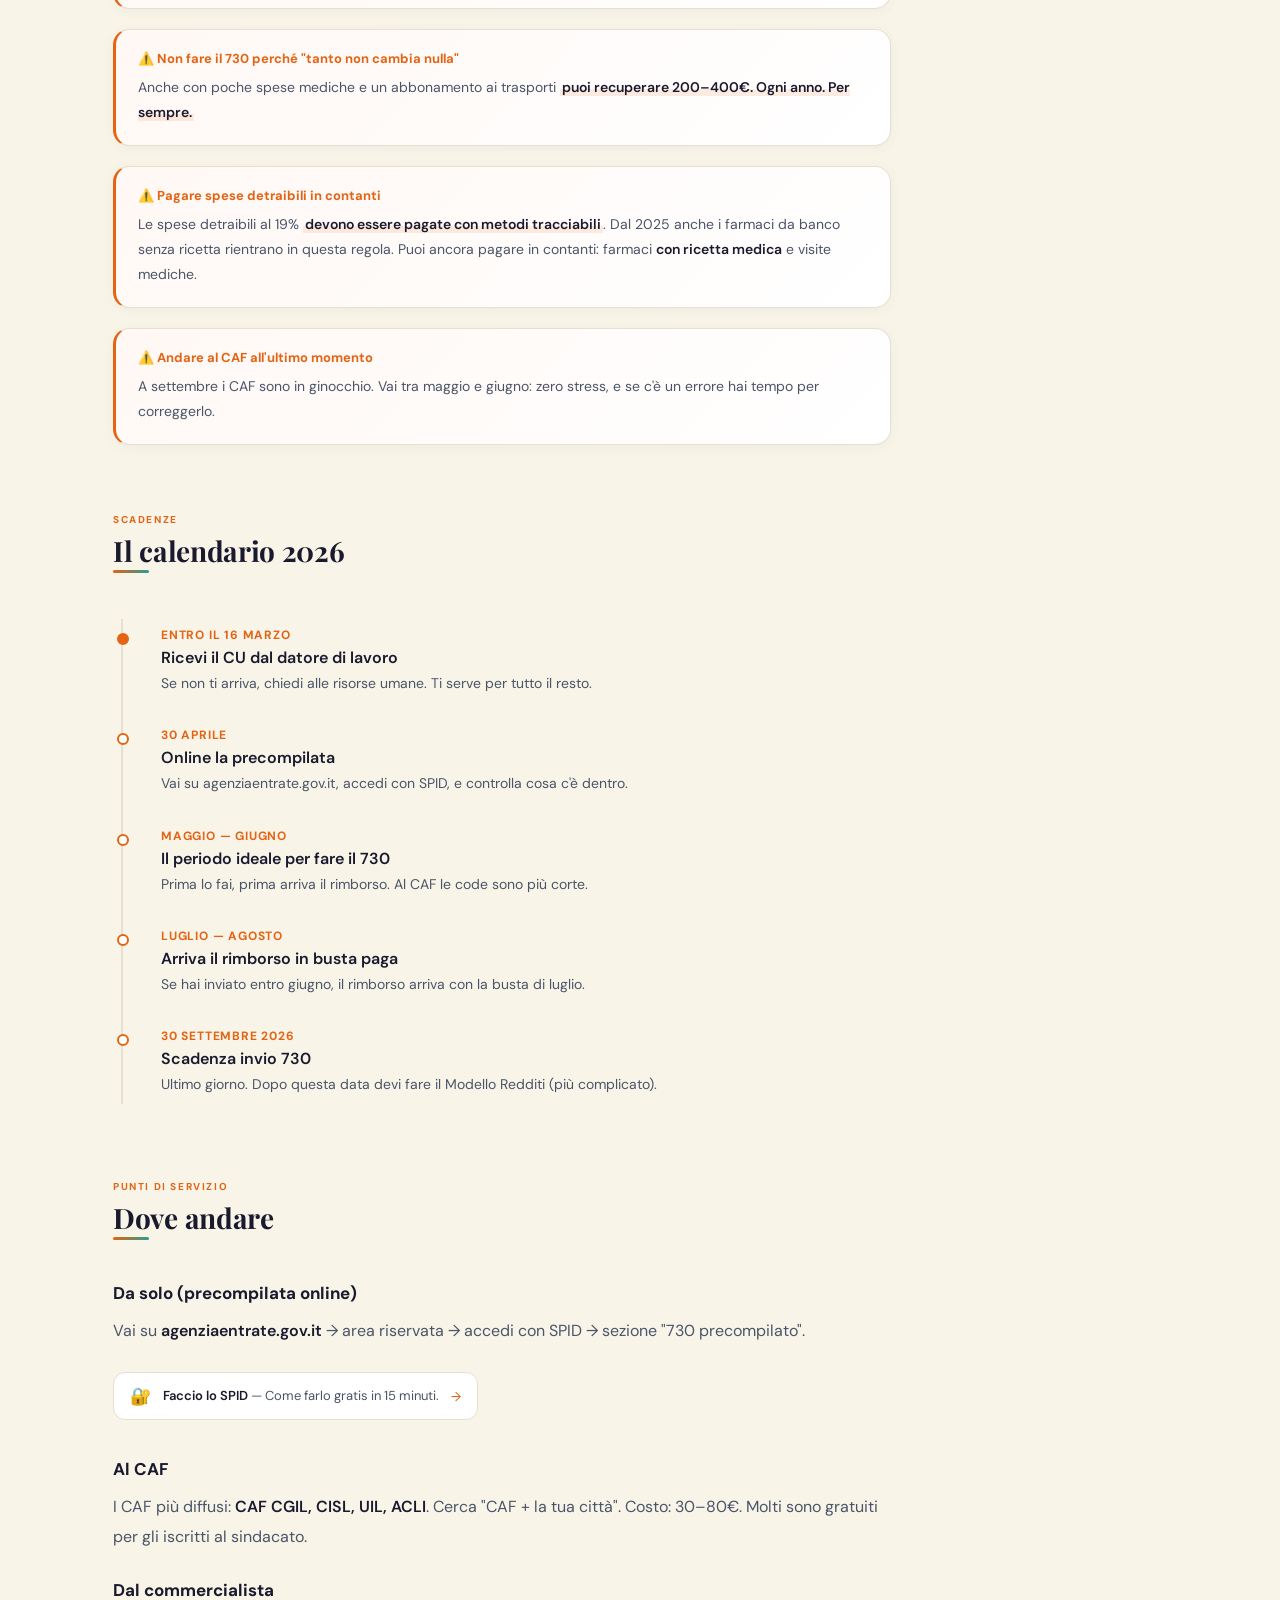
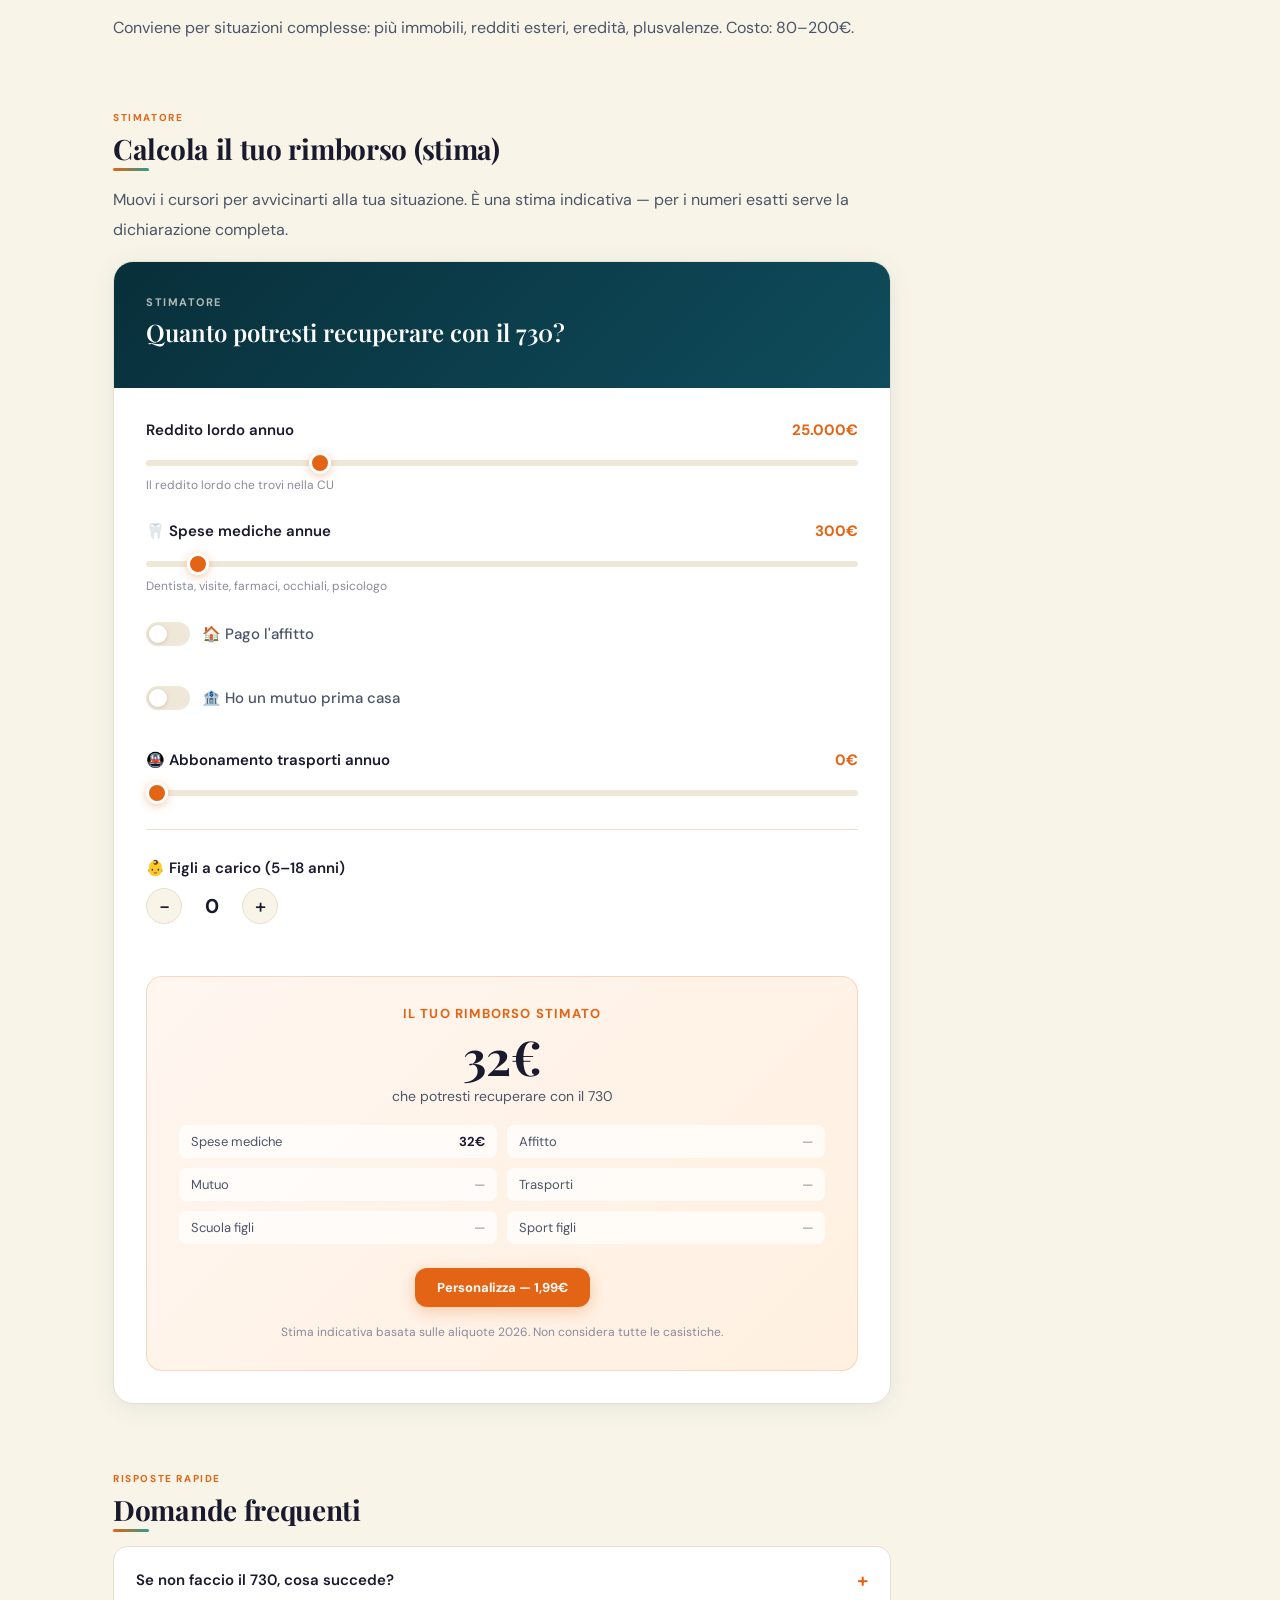
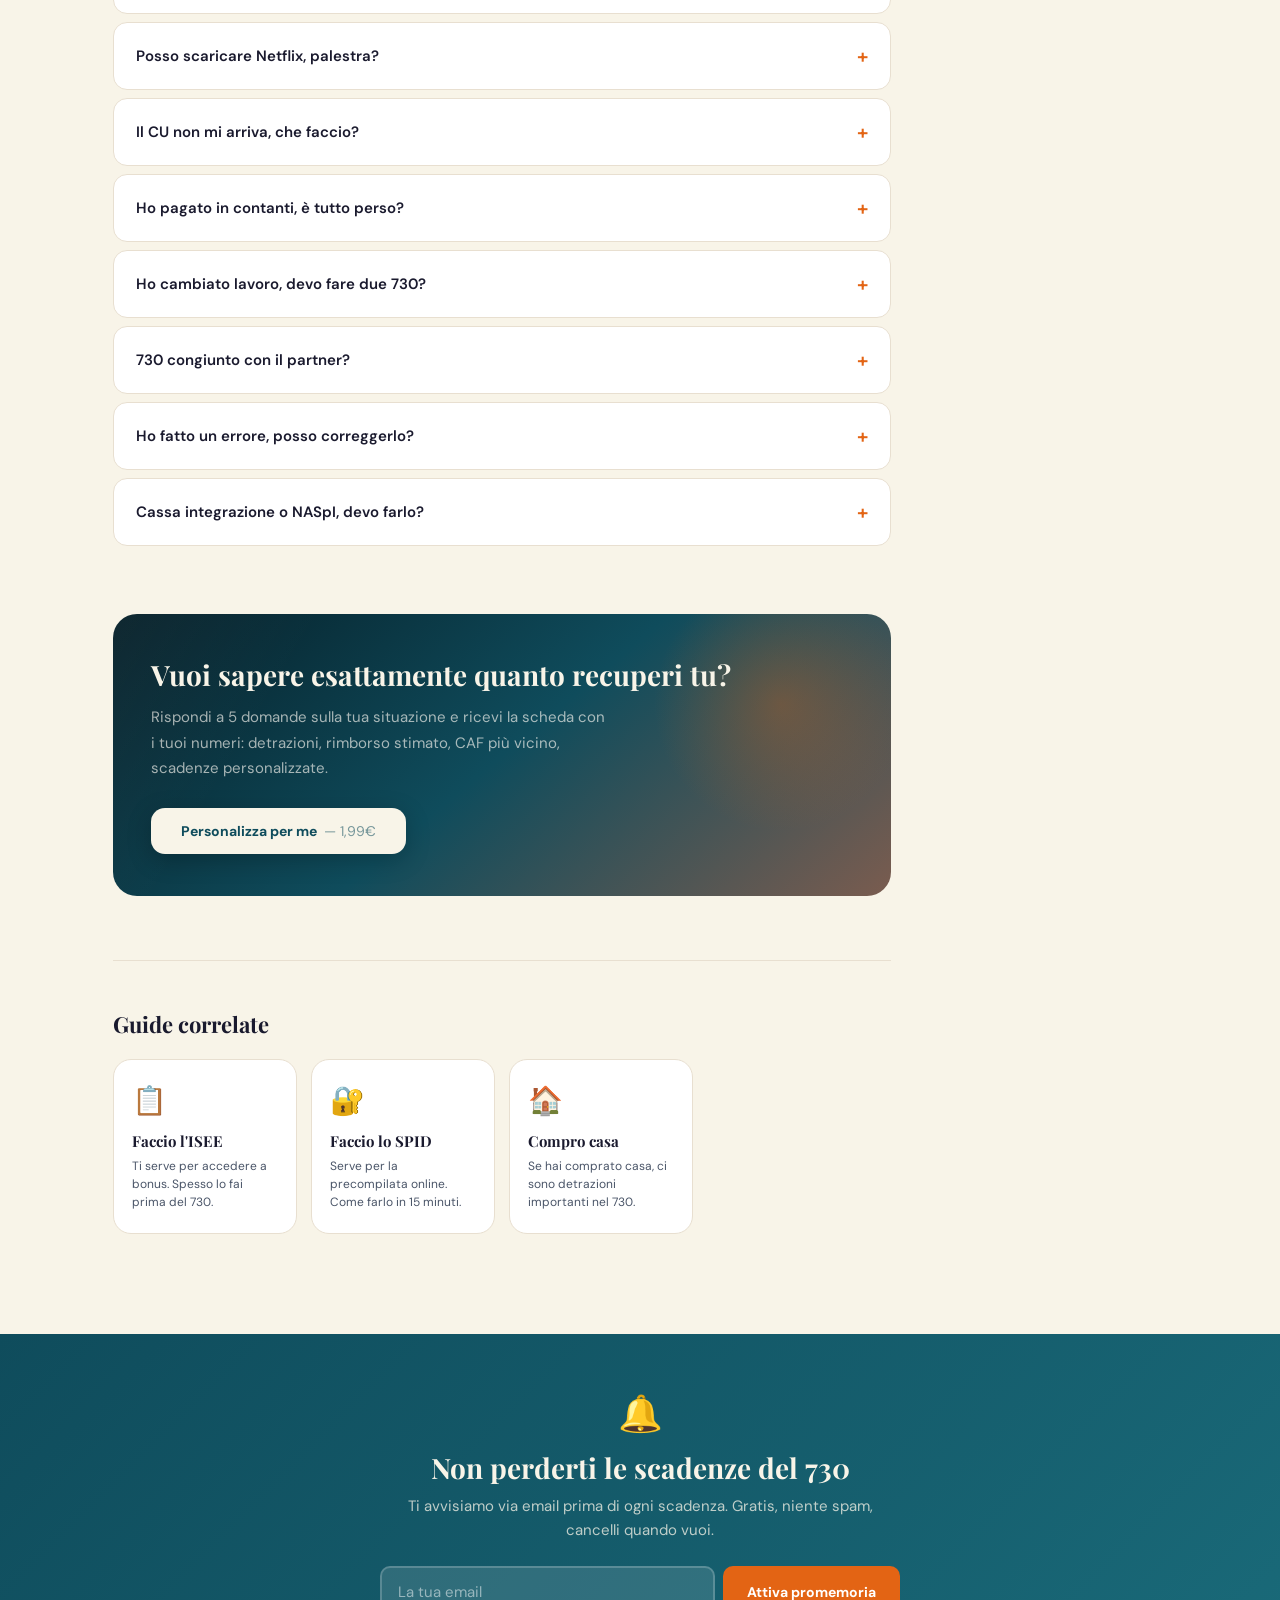
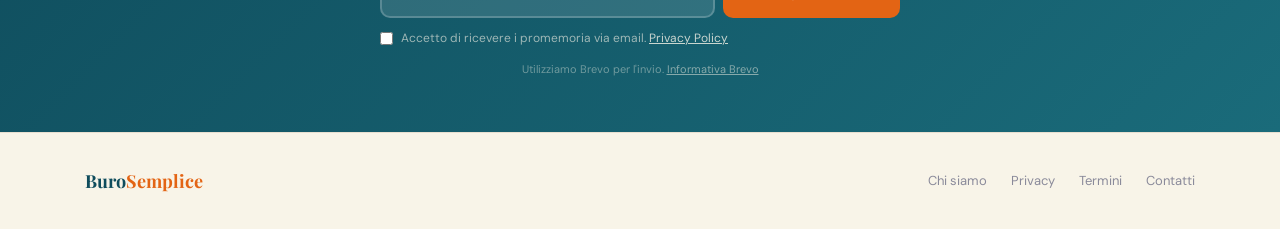
==== commit 372da079: "Add files via upload" ====
--- a/730.html
+++ b/730.html
@@ -44,7 +44,6 @@
 </script><title>Come fare il 730 nel 2026: guida completa e gratuita | BuroSemplice</title>
 <link rel="preconnect" href="https://fonts.googleapis.com">
 <link href="https://fonts.googleapis.com/css2?family=Playfair+Display:ital,wght@0,400;0,600;0,700;1,400&family=DM+Sans:wght@300;400;500;600;700&display=swap" rel="stylesheet">
-<link rel="stylesheet" href="https://sibforms.com/forms/end-form/build/sib-styles.css">
 <style>
 :root {
   --cream:#F8F4E8; --cream-dark:#EFE8D8;
@@ -1164,27 +1163,22 @@
 </div>
 
 <!-- PROMEMORIA SCADENZE -->
-<div class="remind-box" id="sib-form-container">
+<div class="remind-box">
   <div class="remind-inner">
     <div class="remind-icon">🔔</div>
     <h2 class="remind-title">Non perderti le scadenze del 730</h2>
     <p class="remind-desc">Ti avvisiamo via email prima di ogni scadenza. Gratis, niente spam, cancelli quando vuoi.</p>
-    <div id="error-message" class="remind-msg remind-msg--err" style="display:none;">La tua iscrizione non può essere convalidata.</div>
-    <div id="success-message" class="remind-msg remind-msg--ok" style="display:none;">Fatto! Controlla l'email e clicca il link per confermare. Ti avviseremo prima di ogni scadenza.</div>
-    <form id="sib-form" method="POST" action="https://26076dda.sibforms.com/serve/[base64]" data-type="subscription">
+    <div id="remind-ok" class="remind-msg remind-msg--ok" style="display:none;">Fatto! Controlla l'email e clicca il link per confermare. Ti avviseremo prima di ogni scadenza.</div>
+    <div id="remind-err" class="remind-msg remind-msg--err" style="display:none;">Qualcosa è andato storto. Riprova tra qualche secondo.</div>
+    <form id="remind-form">
       <div class="remind-row">
-        <input class="remind-input input" type="email" id="EMAIL" name="EMAIL" autocomplete="off" placeholder="La tua email" data-required="true" required />
-        <button class="remind-btn sib-form-block__button sib-form-block__button-with-loader" type="submit" form="sib-form">
-          <svg class="icon clickable__icon progress-indicator__icon sib-hide-loader-icon" viewBox="0 0 512 512" style="width:0;height:0;"><path d="M460.116 373.846l-20.823-12.022c-5.541-3.199-7.54-10.159-4.663-15.874 30.137-59.886 28.343-131.652-5.386-189.946-33.641-58.394-94.896-95.833-161.827-99.676C261.028 55.961 256 50.751 256 44.352V20.309c0-6.904 5.808-12.337 12.703-11.982 83.556 4.306 160.163 50.864 202.11 123.677 42.063 72.696 44.079 162.316 6.031 236.832-3.14 6.148-10.75 8.461-16.728 5.01z"/></svg>
-          Attiva promemoria
-        </button>
+        <input class="remind-input" type="email" id="remind-email" placeholder="La tua email" required />
+        <button class="remind-btn" type="submit" id="remind-submit">Attiva promemoria</button>
       </div>
       <label class="remind-check">
-        <input type="checkbox" class="input_replaced" value="1" id="OPT_IN" name="OPT_IN" required />
+        <input type="checkbox" id="remind-opt" required />
         <span>Accetto di ricevere i promemoria via email. <a href="privacy.html" target="_blank">Privacy Policy</a></span>
       </label>
-      <input type="text" name="email_address_check" value="" class="input--hidden" style="display:none;">
-      <input type="hidden" name="locale" value="it">
     </form>
     <p class="remind-note">Utilizziamo Brevo per l'invio. <a href="https://www.brevo.com/it/legal/privacypolicy/" target="_blank">Informativa Brevo</a></p>
   </div>
@@ -1301,14 +1295,58 @@
 })();
 </script>
 <script>
-window.REQUIRED_CODE_ERROR_MESSAGE = 'Scegli un prefisso paese';
-window.LOCALE = 'it';
-window.EMAIL_INVALID_MESSAGE = window.SMS_INVALID_MESSAGE = "Le informazioni fornite non sono valide. Controlla il formato del campo e riprova.";
-window.REQUIRED_ERROR_MESSAGE = "Questo campo non può essere lasciato vuoto. ";
-window.GENERIC_INVALID_MESSAGE = "Le informazioni fornite non sono valide. Controlla il formato del campo e riprova.";
-window.translation = {common:{selectedList:'{quantity} lista selezionata',selectedLists:'{quantity} liste selezionate',selectedOption:'{quantity} selezionato',selectedOptions:'{quantity} selezionati'}};
-var AUTOHIDE = Boolean(0);
+// Promemoria form
+(function(){
+  var form = document.getElementById('remind-form');
+  var emailEl = document.getElementById('remind-email');
+  var optEl = document.getElementById('remind-opt');
+  var btn = document.getElementById('remind-submit');
+  var ok = document.getElementById('remind-ok');
+  var err = document.getElementById('remind-err');
+
+  // Check if already subscribed
+  try {
+    var done = localStorage.getItem('bs_remind_730');
+    if (done) {
+      ok.textContent = 'Sei già iscritto ai promemoria del 730. Controlla la tua casella ' + done;
+      ok.style.display = 'block';
+      emailEl.value = done;
+      emailEl.disabled = true;
+      optEl.checked = true;
+      optEl.disabled = true;
+      btn.textContent = '✓ Già iscritto';
+      btn.disabled = true;
+    }
+  } catch(e){}
+
+  form.addEventListener('submit', async function(e) {
+    e.preventDefault();
+    var email = emailEl.value.trim();
+    var opt = optEl.checked;
+    ok.style.display='none'; err.style.display='none';
+    if (!email || !opt) return;
+    btn.disabled = true;
+    btn.textContent = 'Invio in corso…';
+    try {
+      var fd = new FormData();
+      fd.append('EMAIL', email);
+      fd.append('OPT_IN', '1');
+      fd.append('email_address_check', '');
+      fd.append('locale', 'it');
+      await fetch('https://26076dda.sibforms.com/serve/[base64]', {method:'POST', body:fd, mode:'no-cors'});
+      ok.textContent = 'Fatto! Controlla l\u2019email e clicca il link per confermare. Ti avviseremo prima di ogni scadenza.';
+      ok.style.display='block';
+      btn.textContent = '✓ Iscritto!';
+      emailEl.disabled = true;
+      optEl.disabled = true;
+      try { localStorage.setItem('bs_remind_730', email); } catch(e){}
+    } catch(ex) {
+      err.style.display='block';
+      btn.disabled = false;
+      btn.textContent = 'Attiva promemoria';
+    }
+  });
+})();
 </script>
-<script defer src="https://sibforms.com/forms/end-form/build/main.js"></script>
 </body>
 </html>
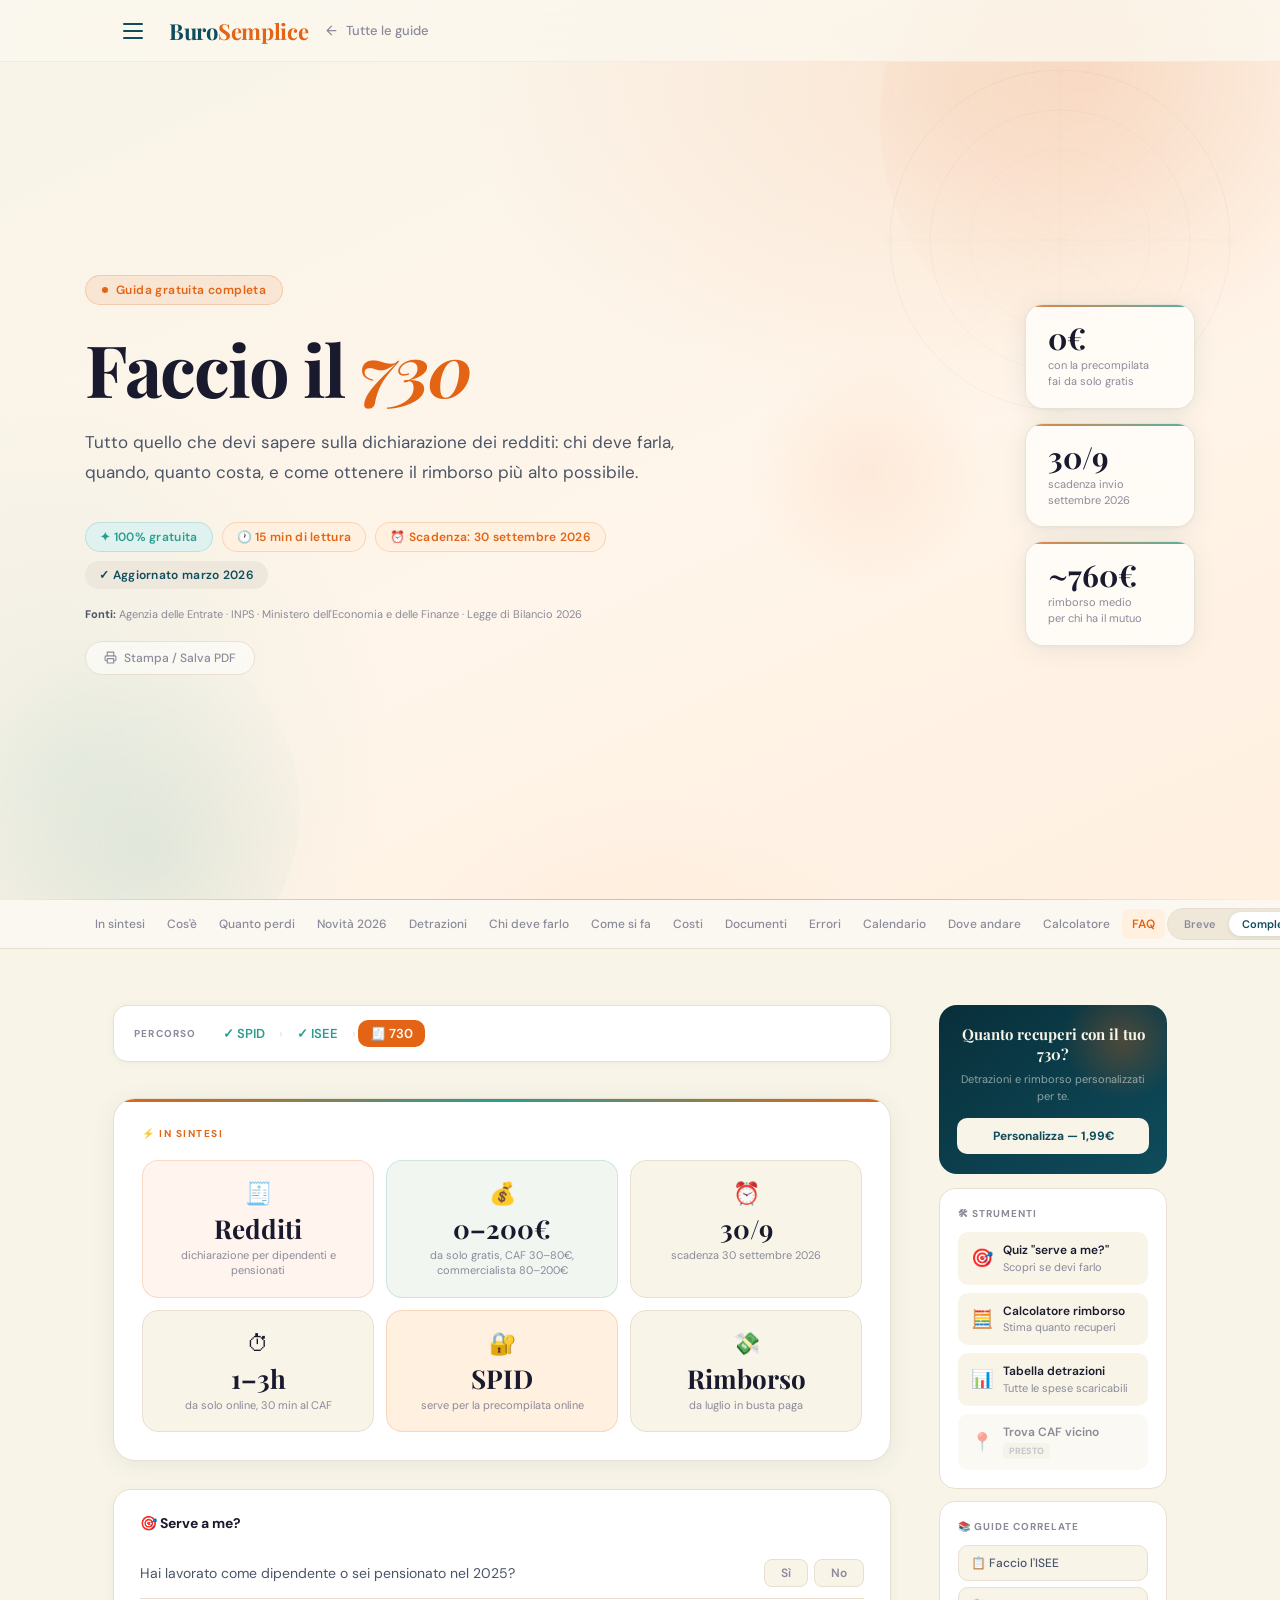
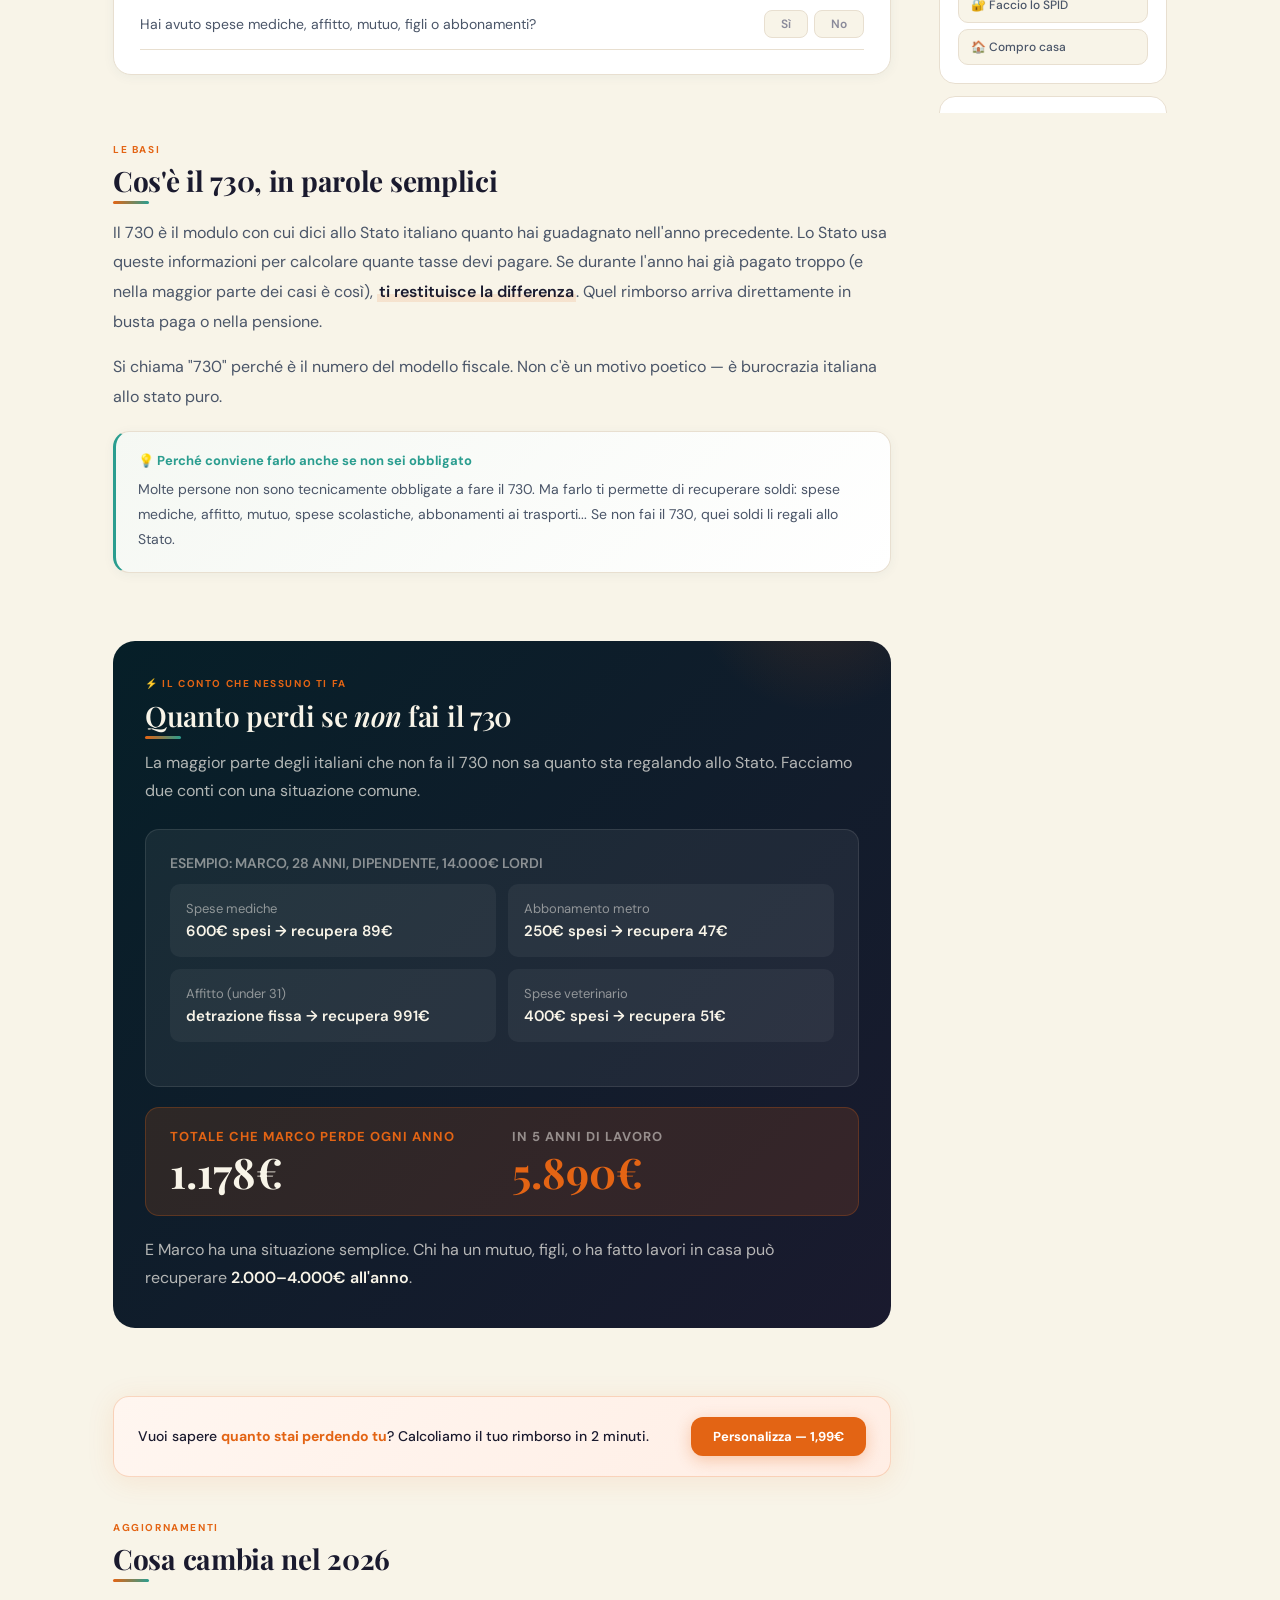
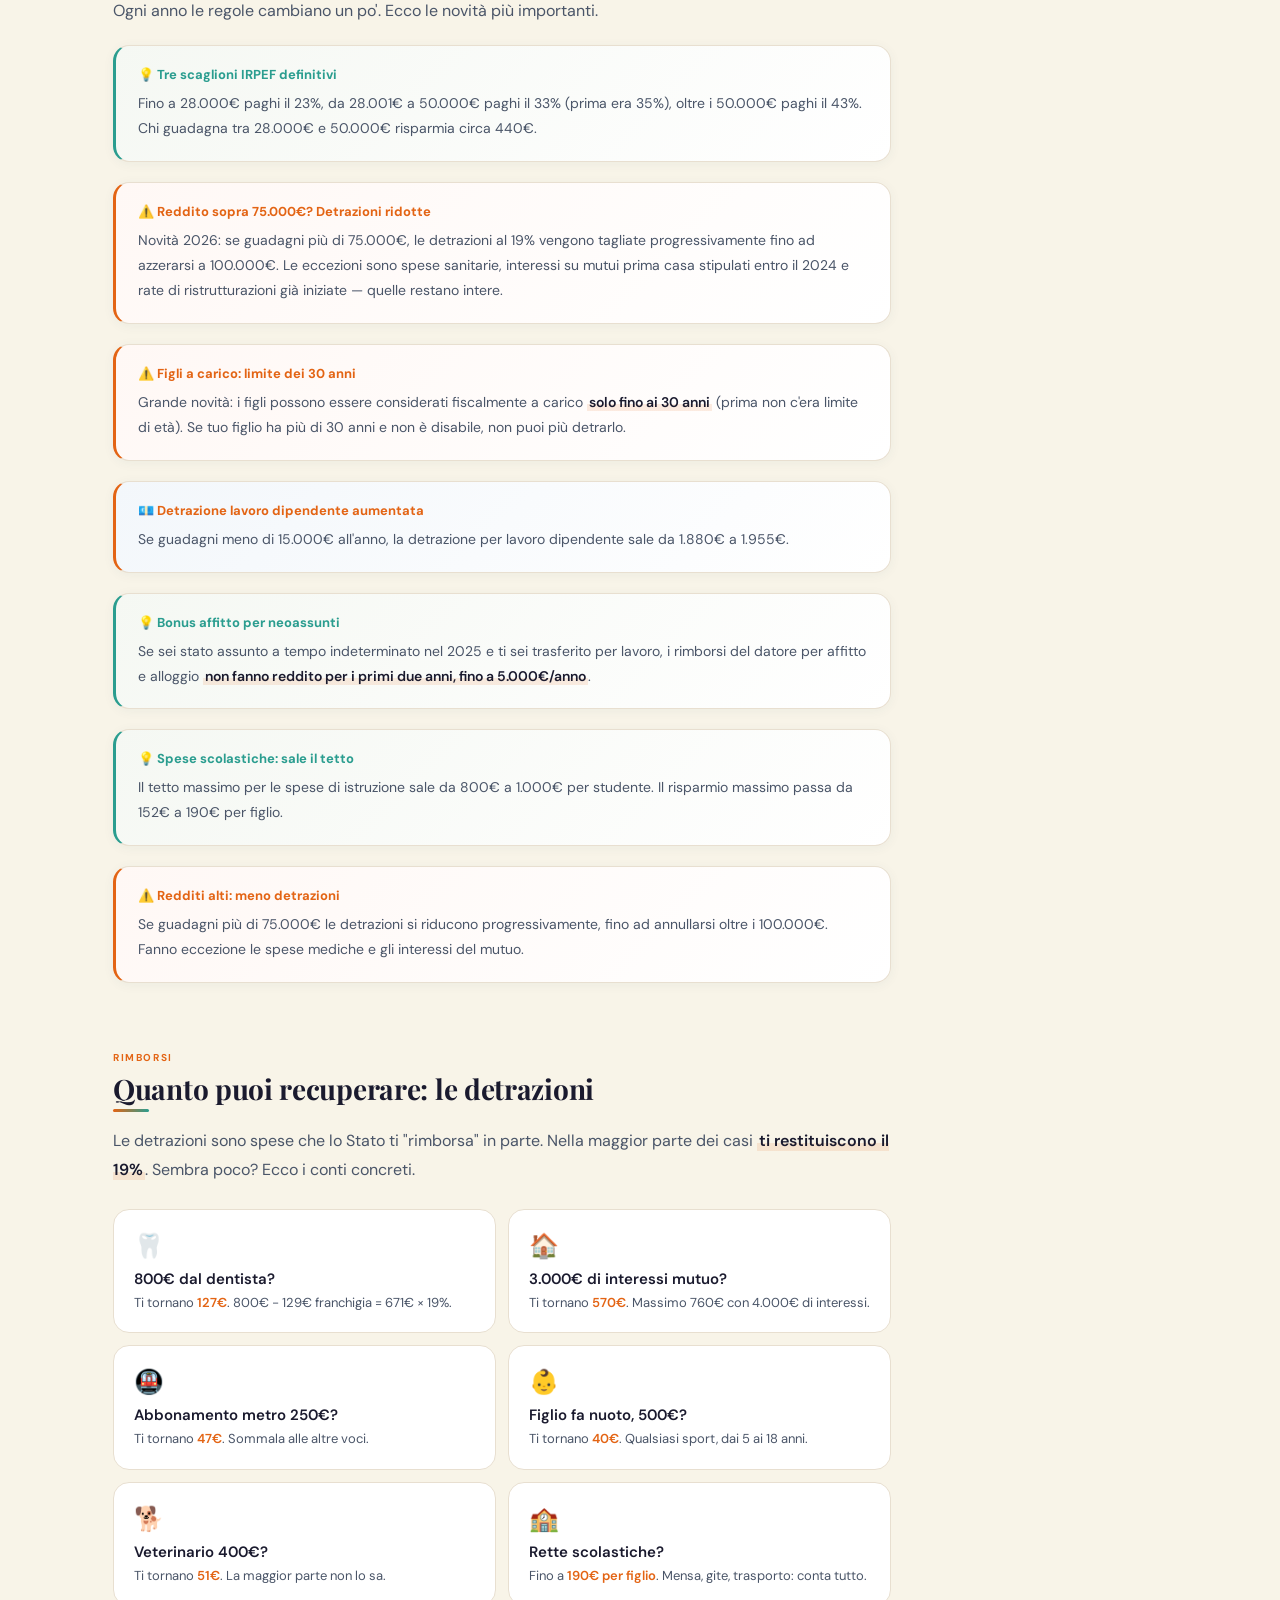
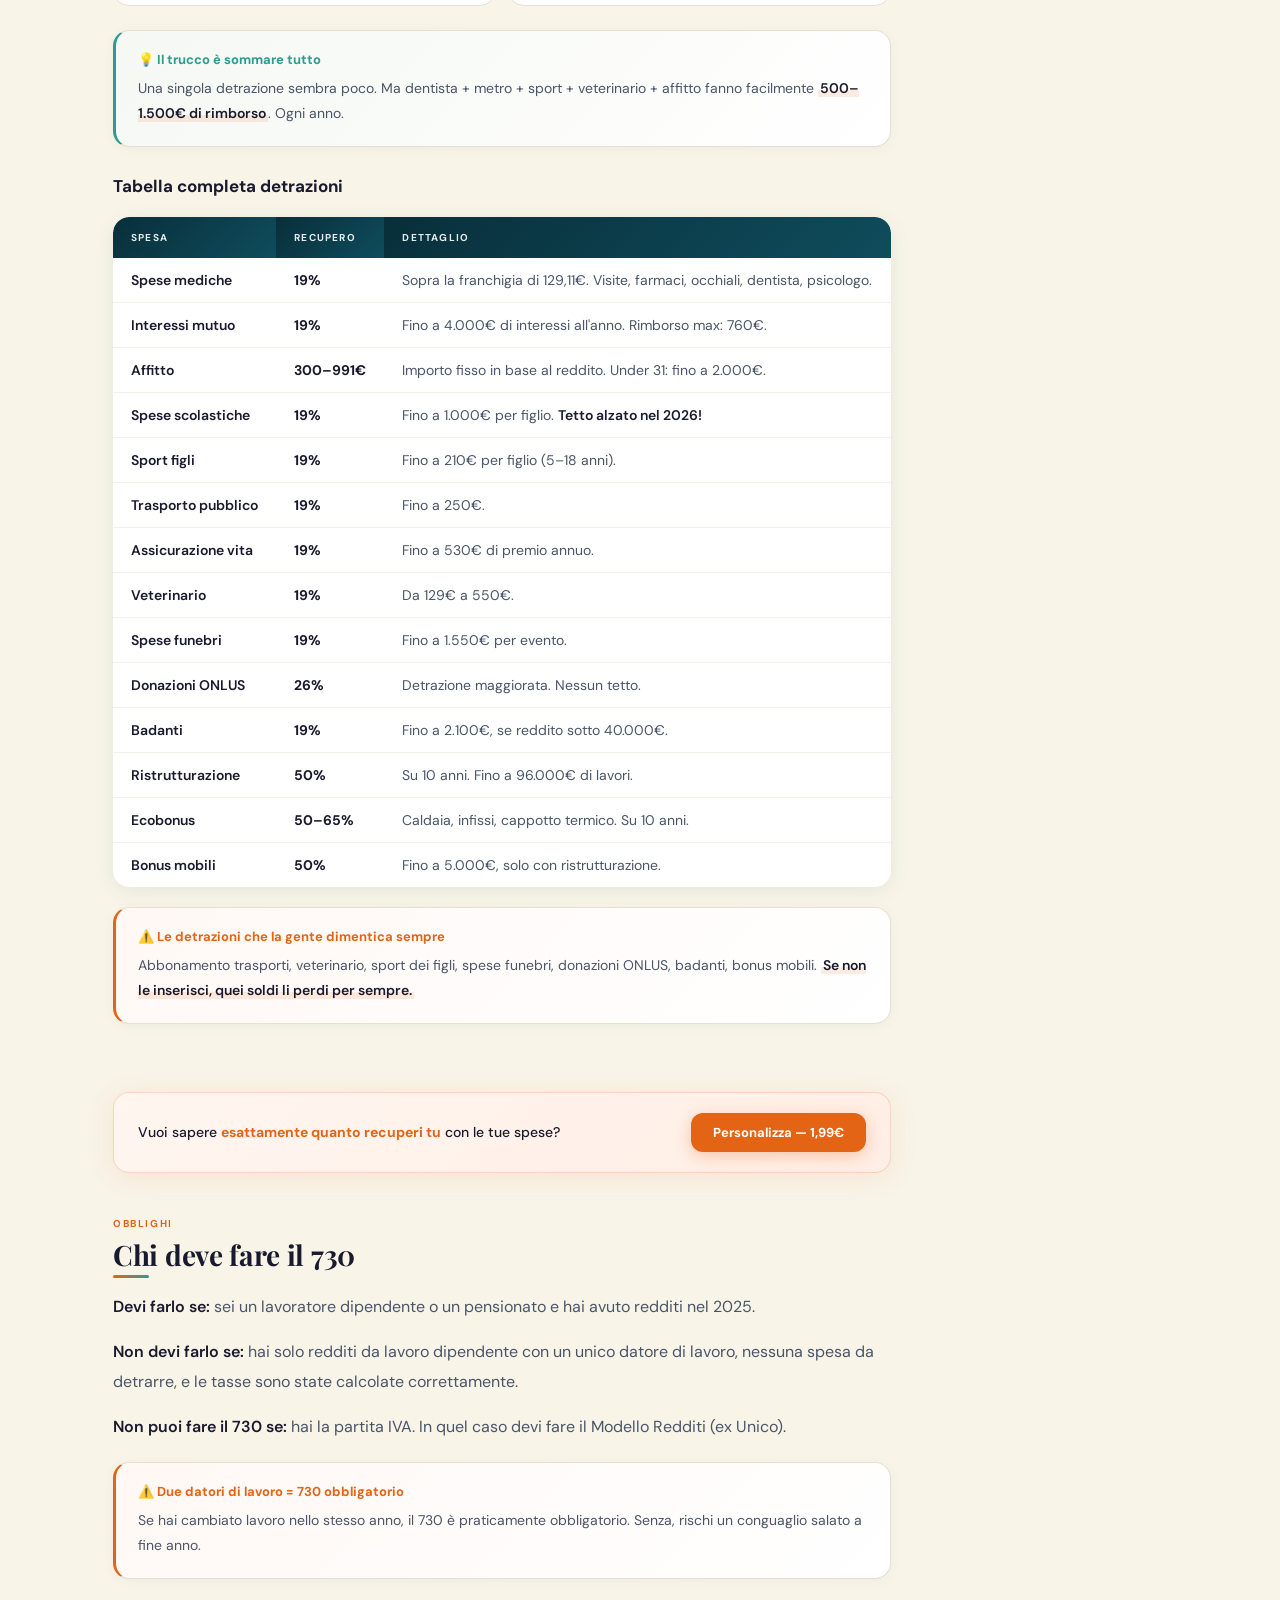
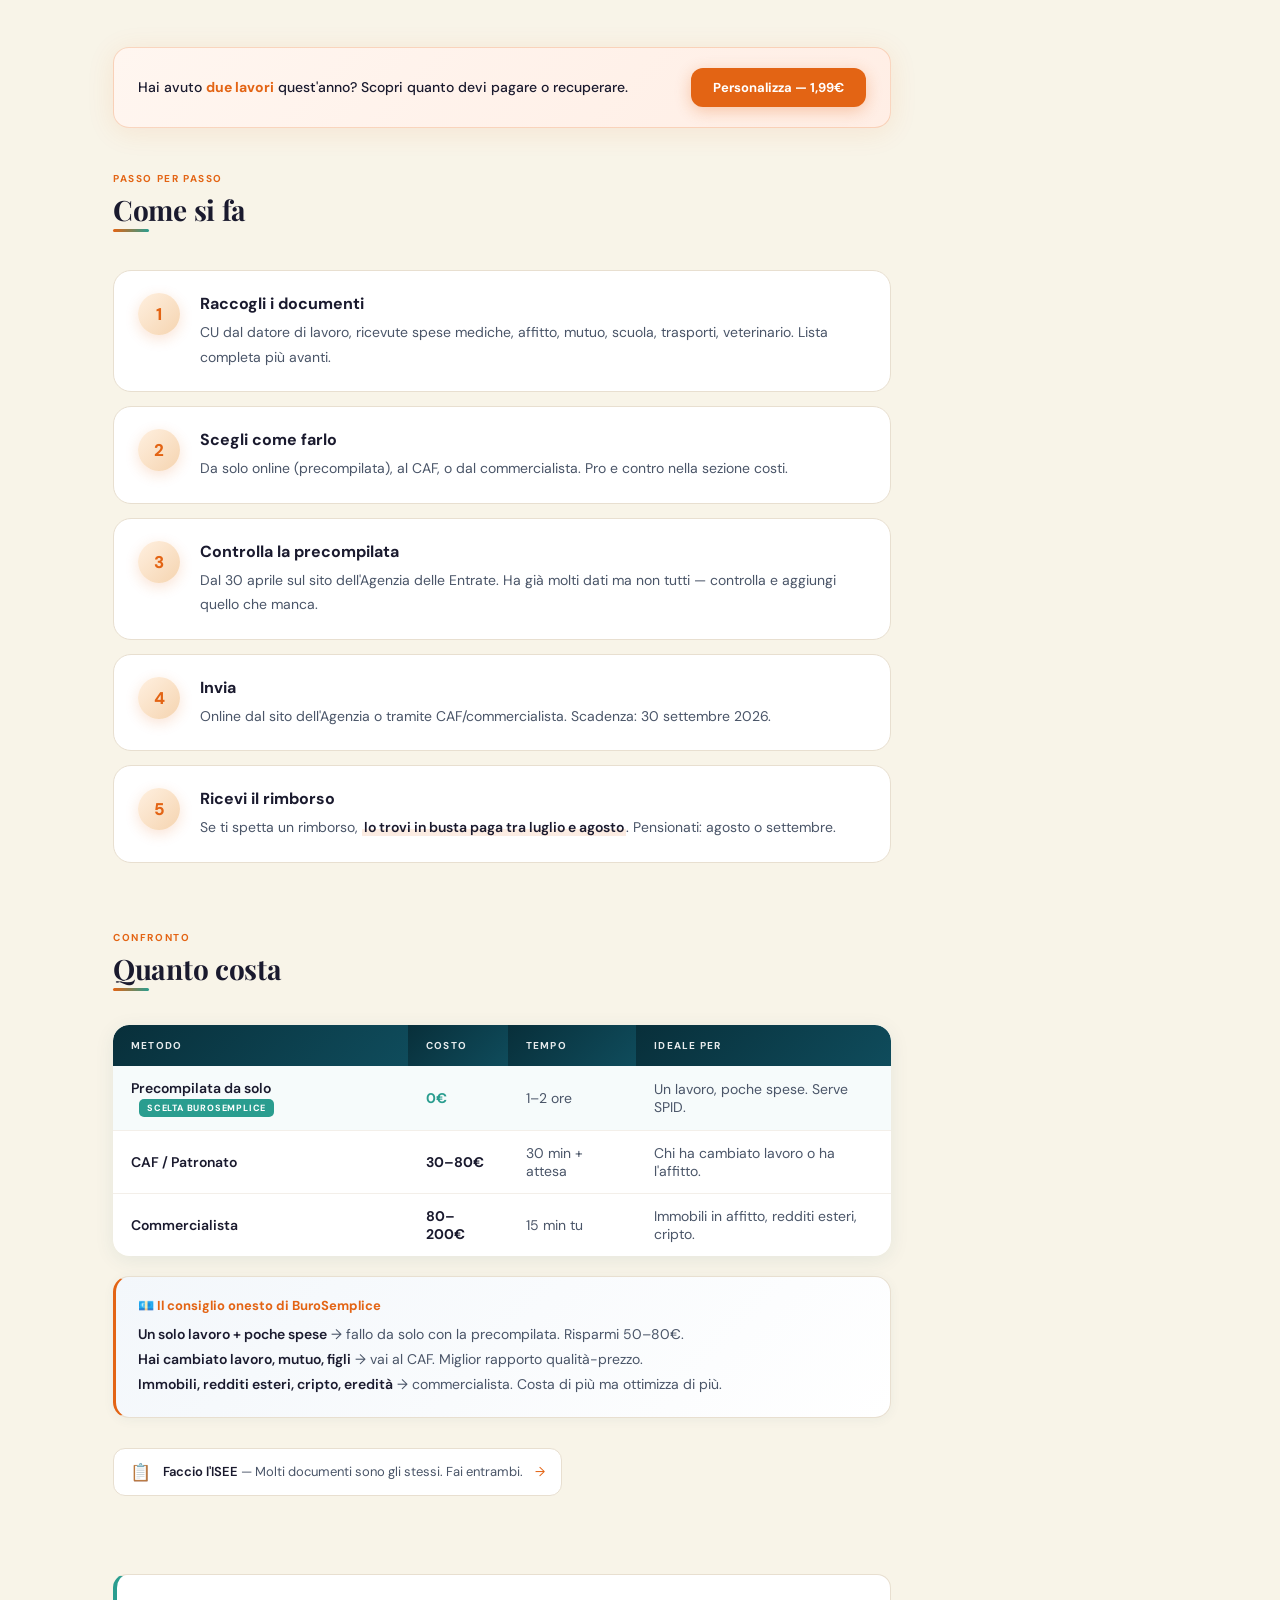
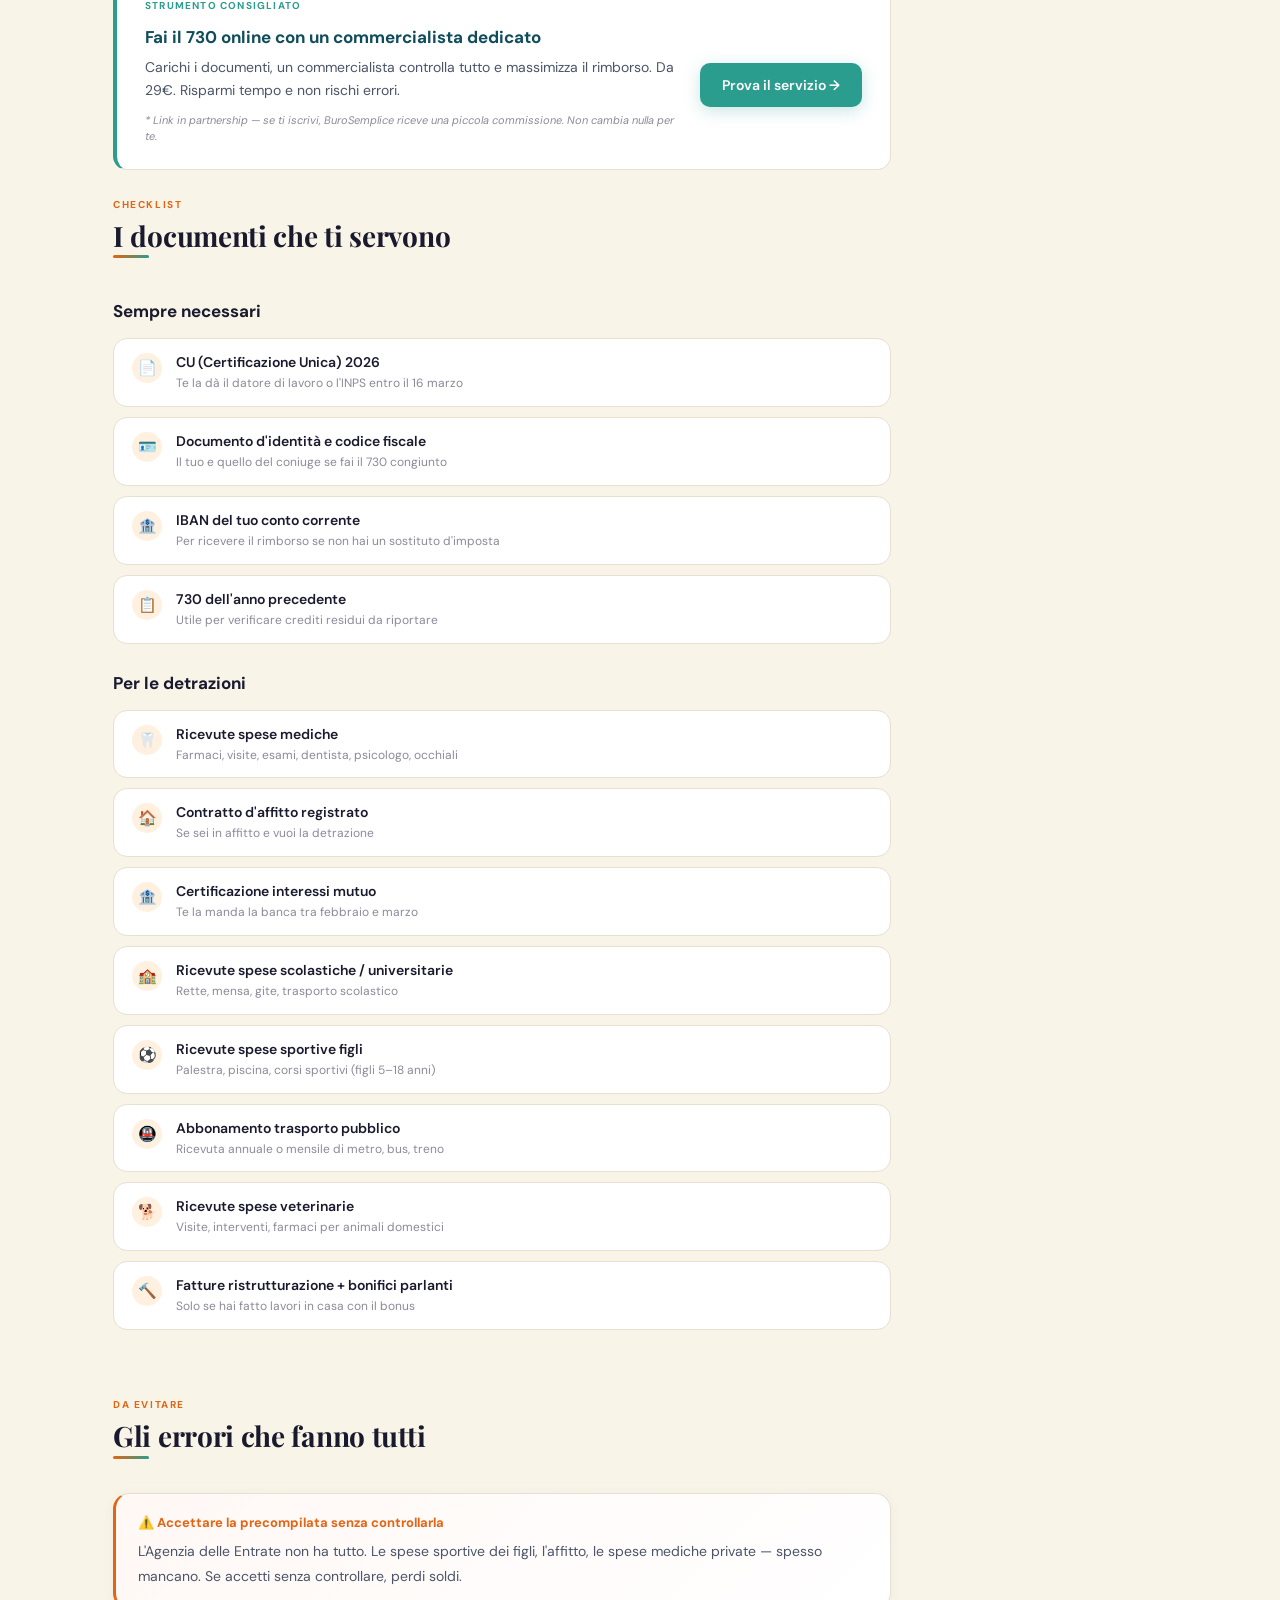
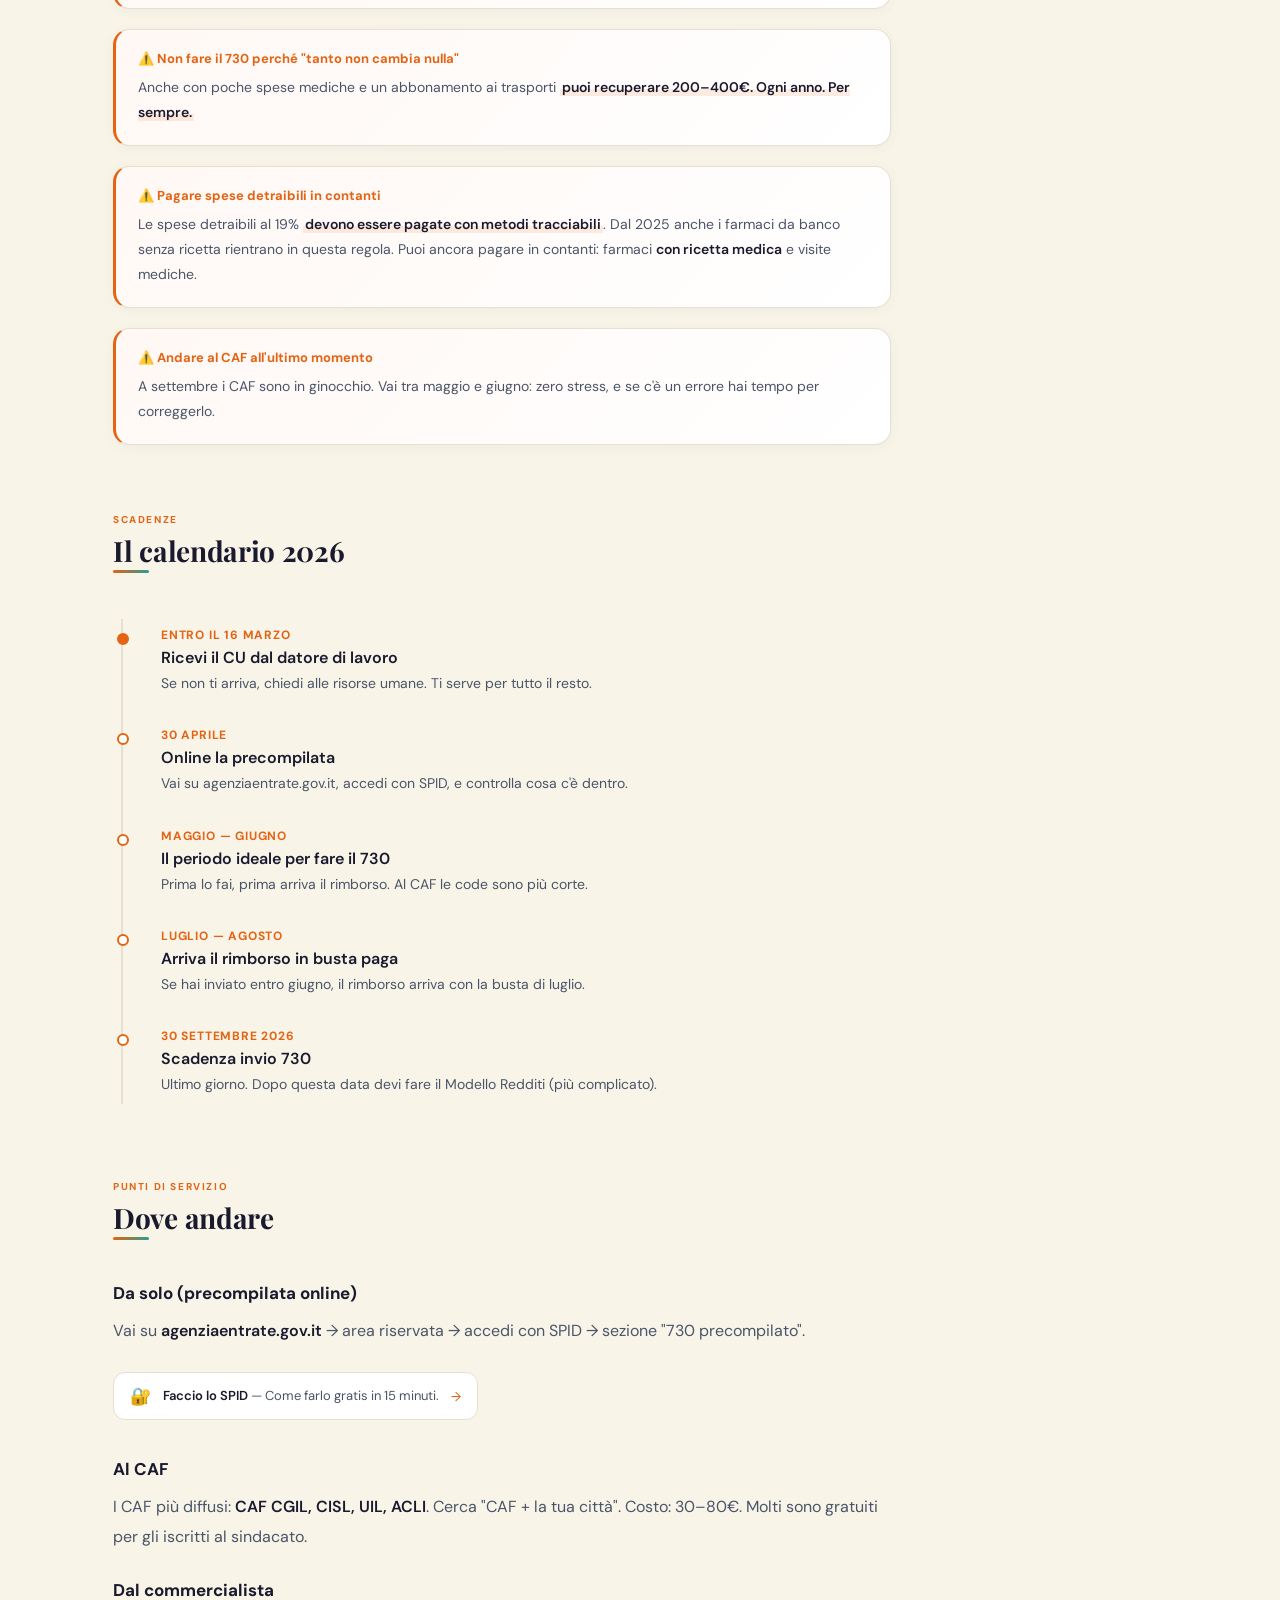
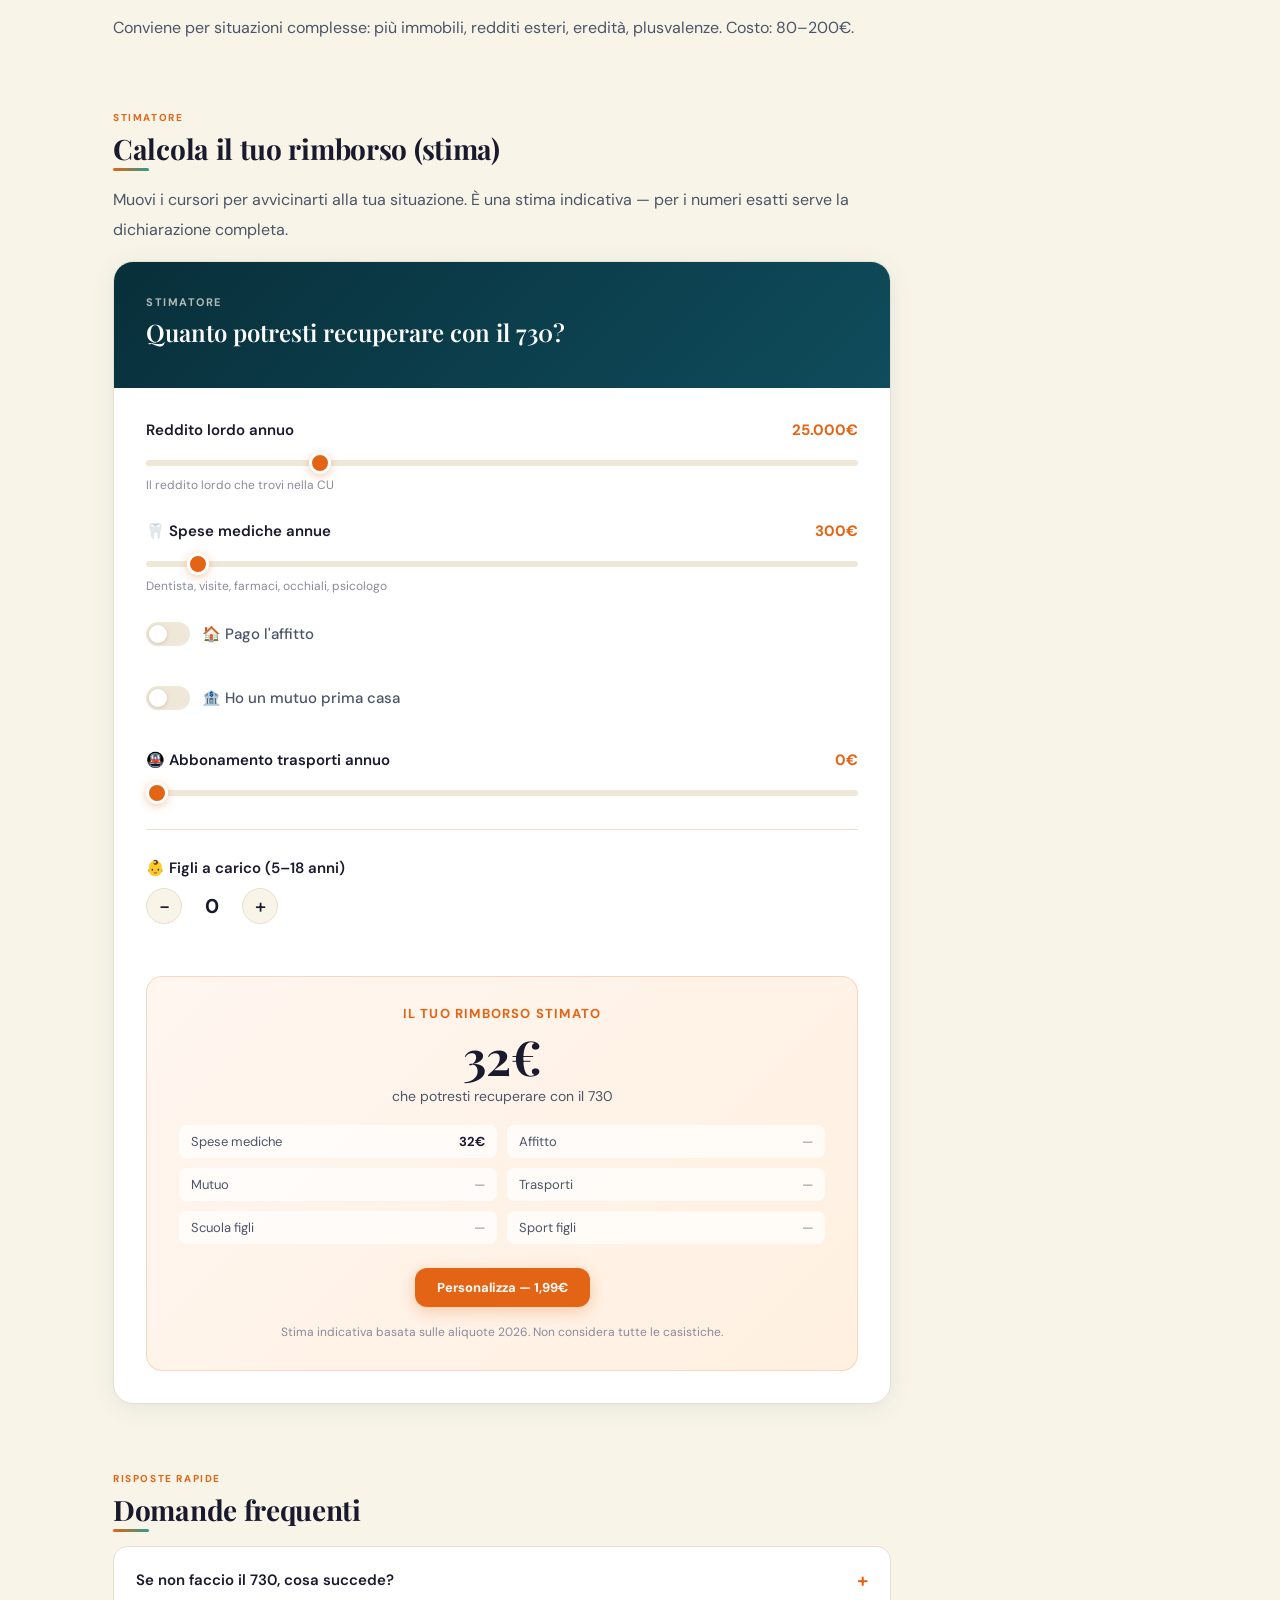
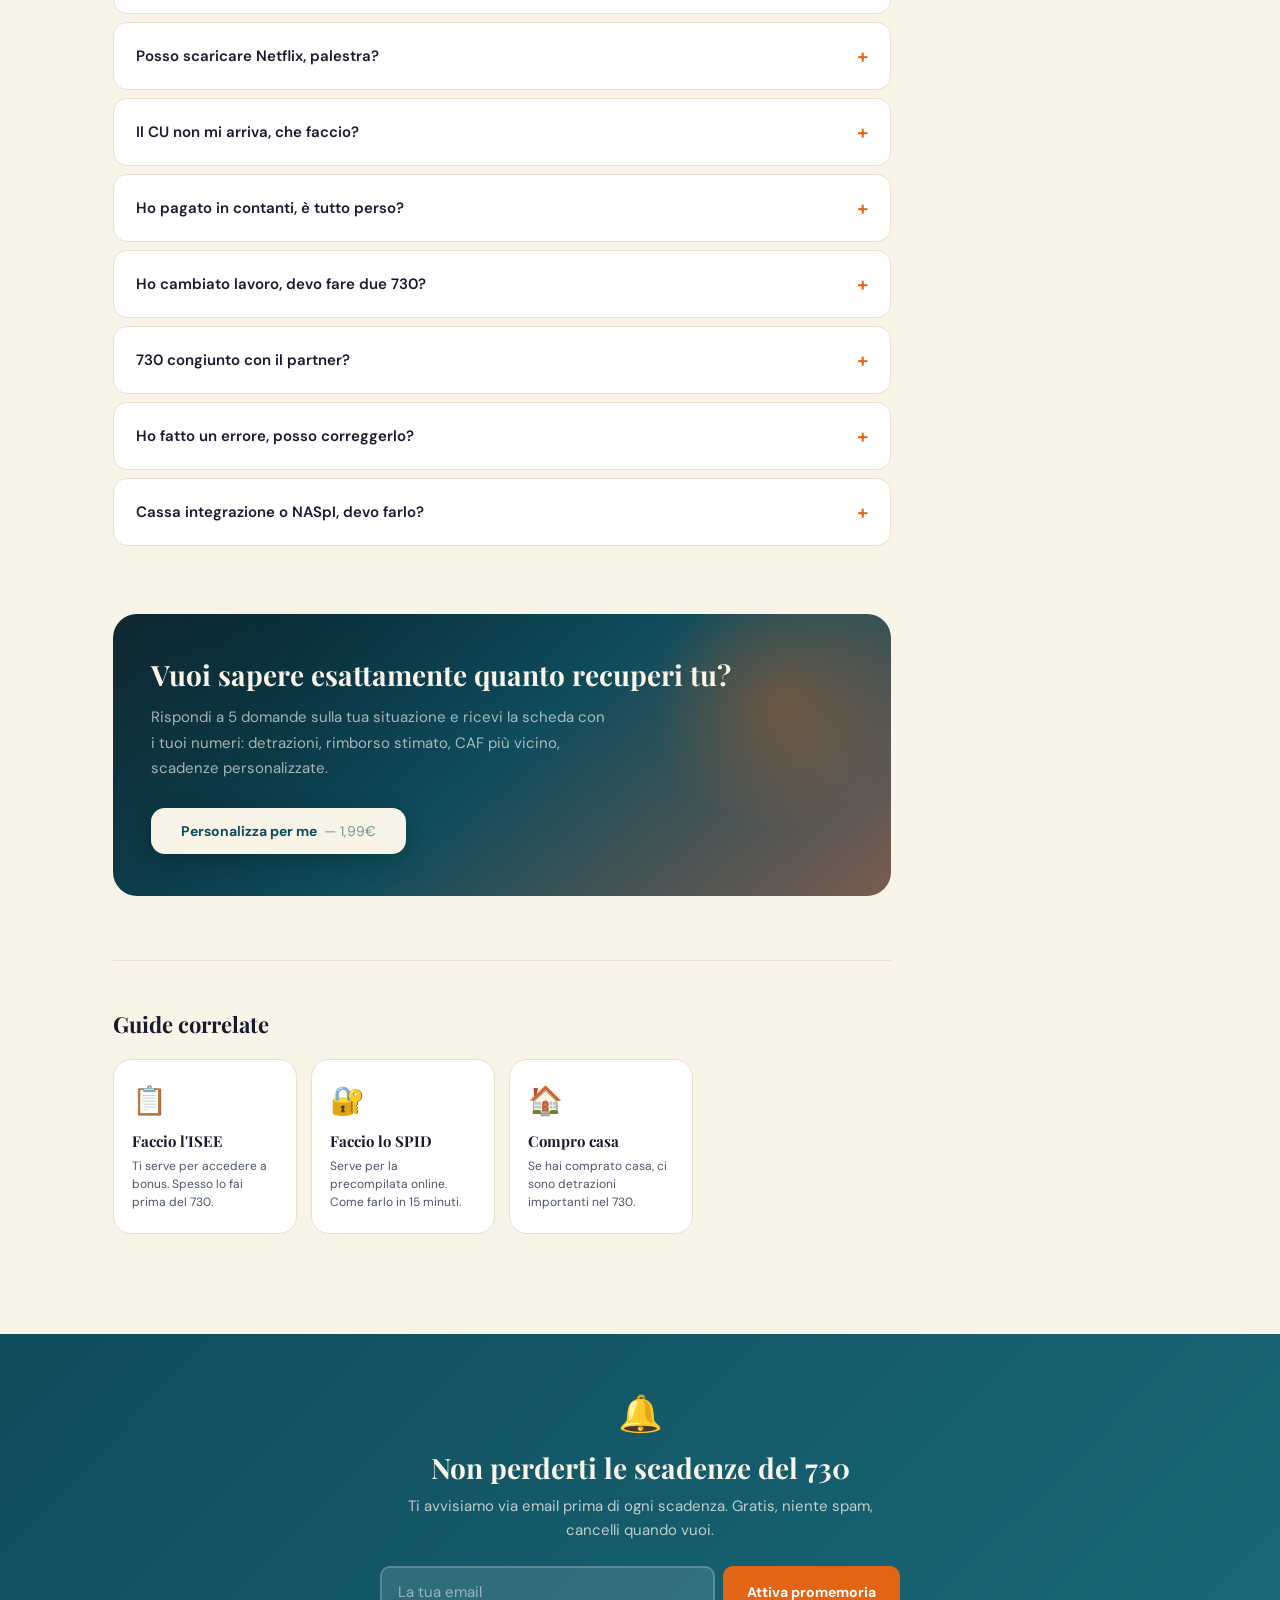
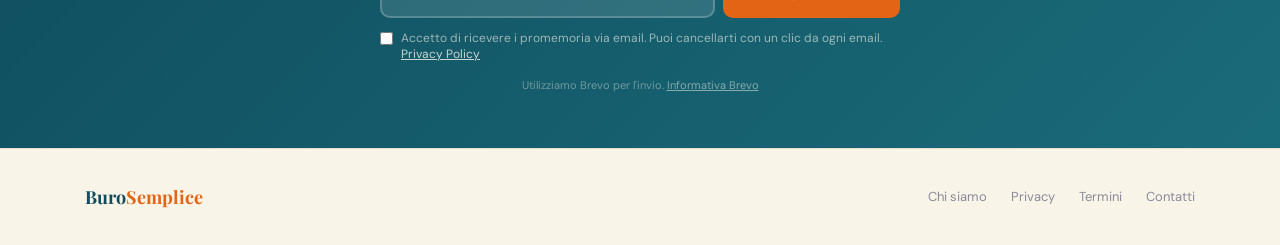
==== commit 56ddcfbf: "Add files via upload" ====
--- a/730.html
+++ b/730.html
@@ -1177,7 +1177,7 @@
       </div>
       <label class="remind-check">
         <input type="checkbox" id="remind-opt" required />
-        <span>Accetto di ricevere i promemoria via email. <a href="privacy.html" target="_blank">Privacy Policy</a></span>
+        <span>Accetto di ricevere i promemoria via email. Puoi cancellarti con un clic da ogni email. <a href="privacy.html" target="_blank">Privacy Policy</a></span>
       </label>
     </form>
     <p class="remind-note">Utilizziamo Brevo per l'invio. <a href="https://www.brevo.com/it/legal/privacypolicy/" target="_blank">Informativa Brevo</a></p>
